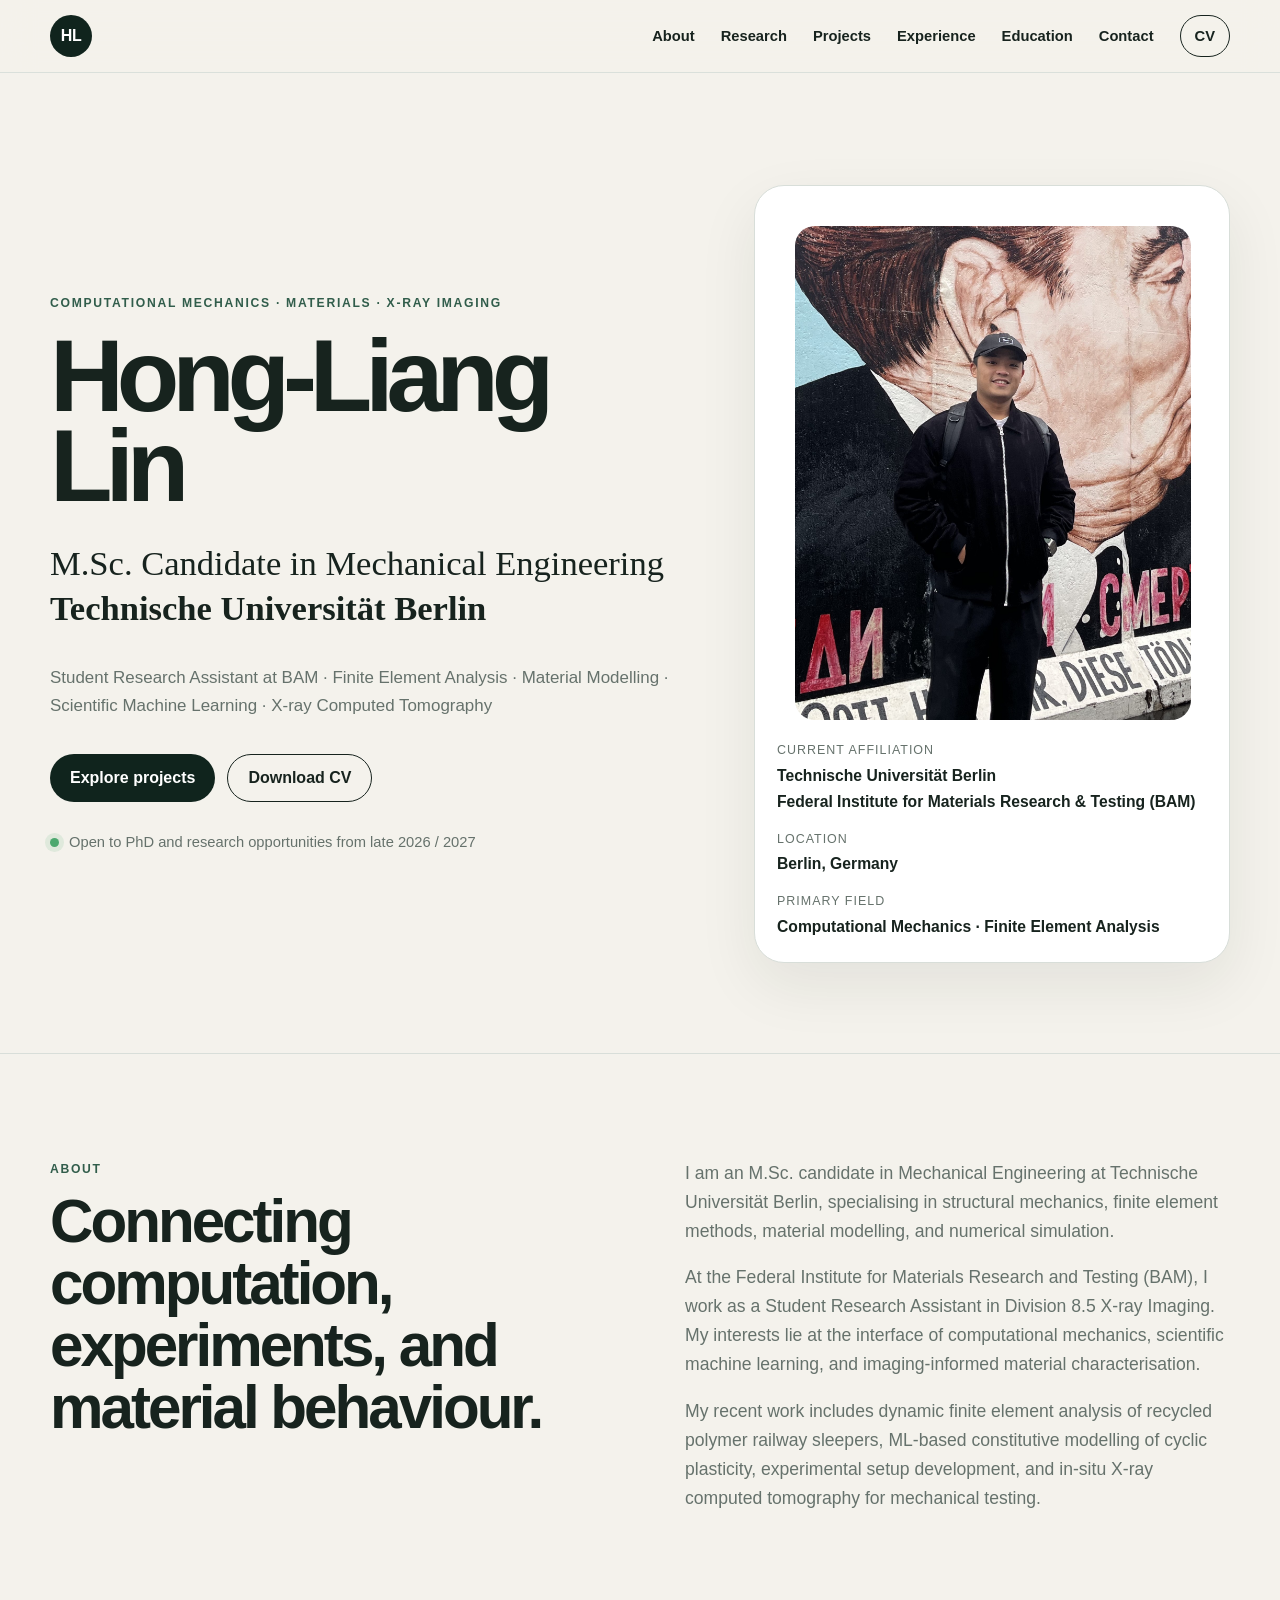
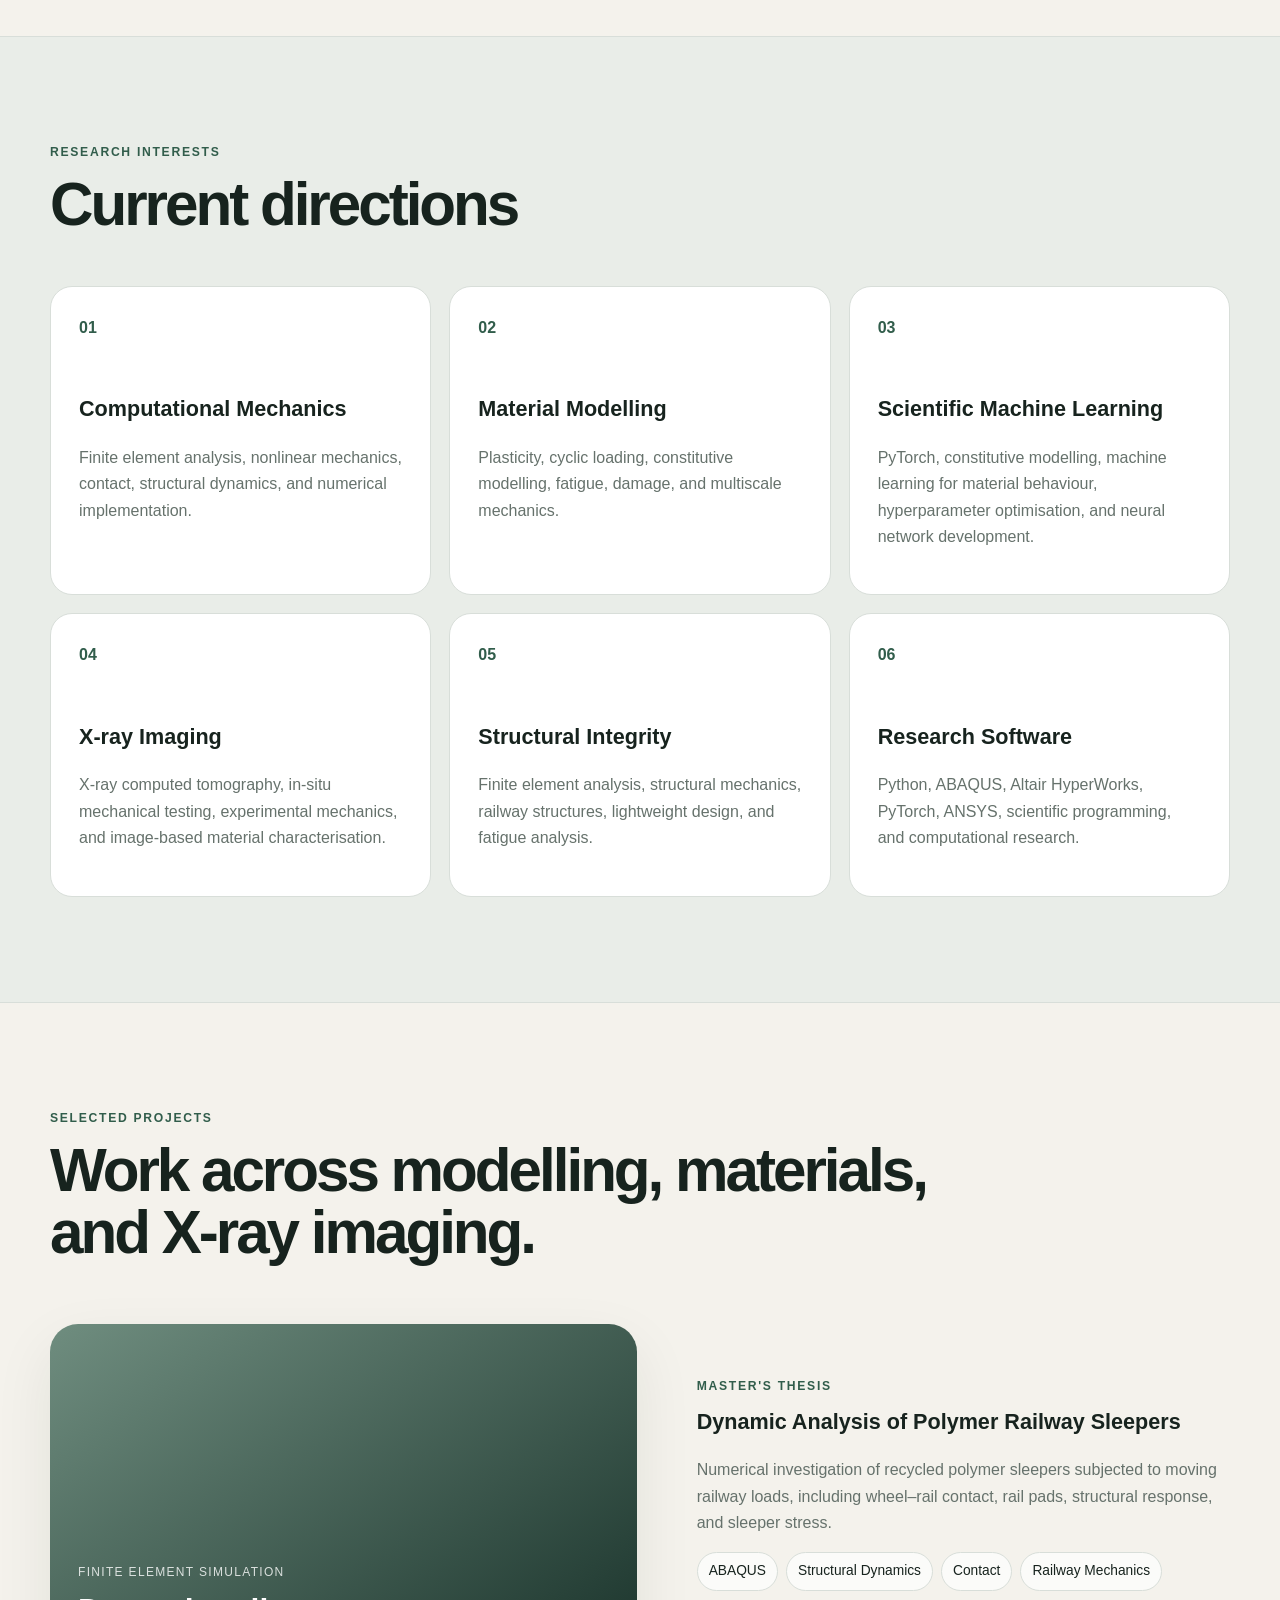
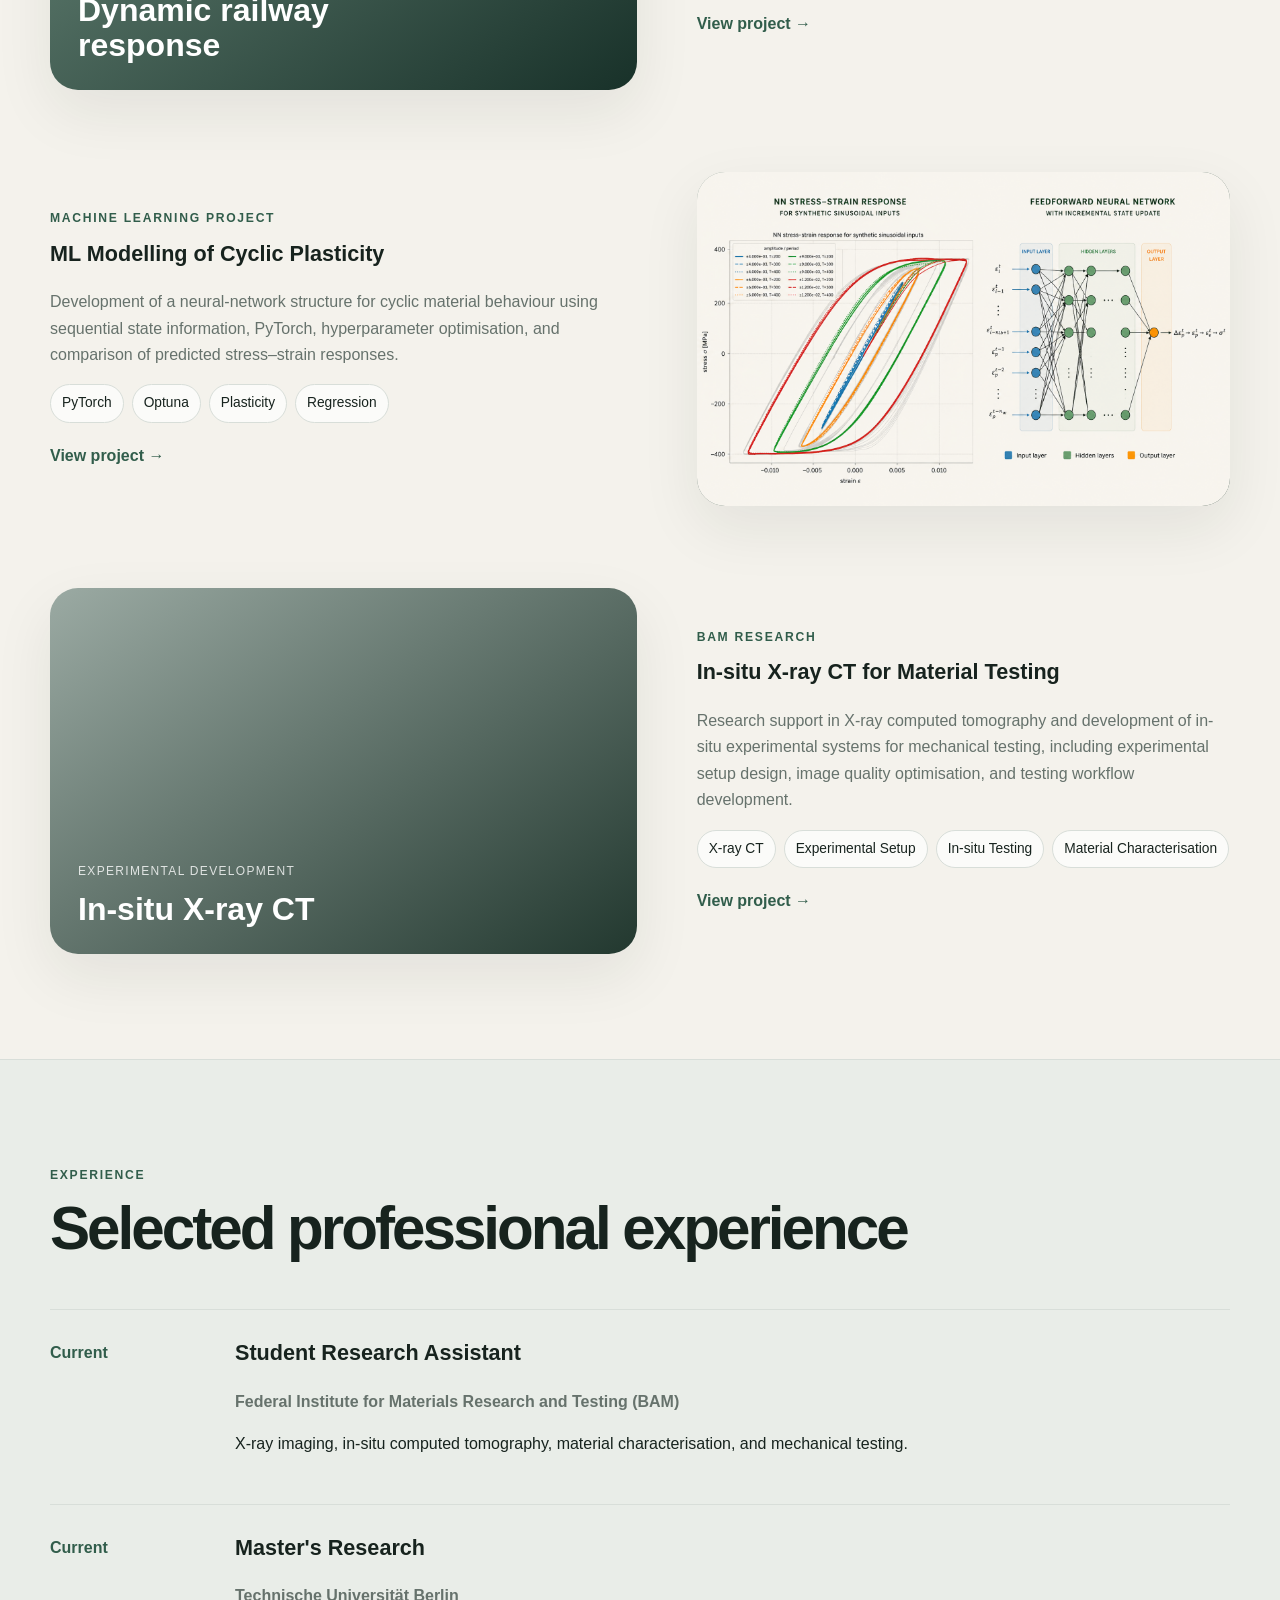
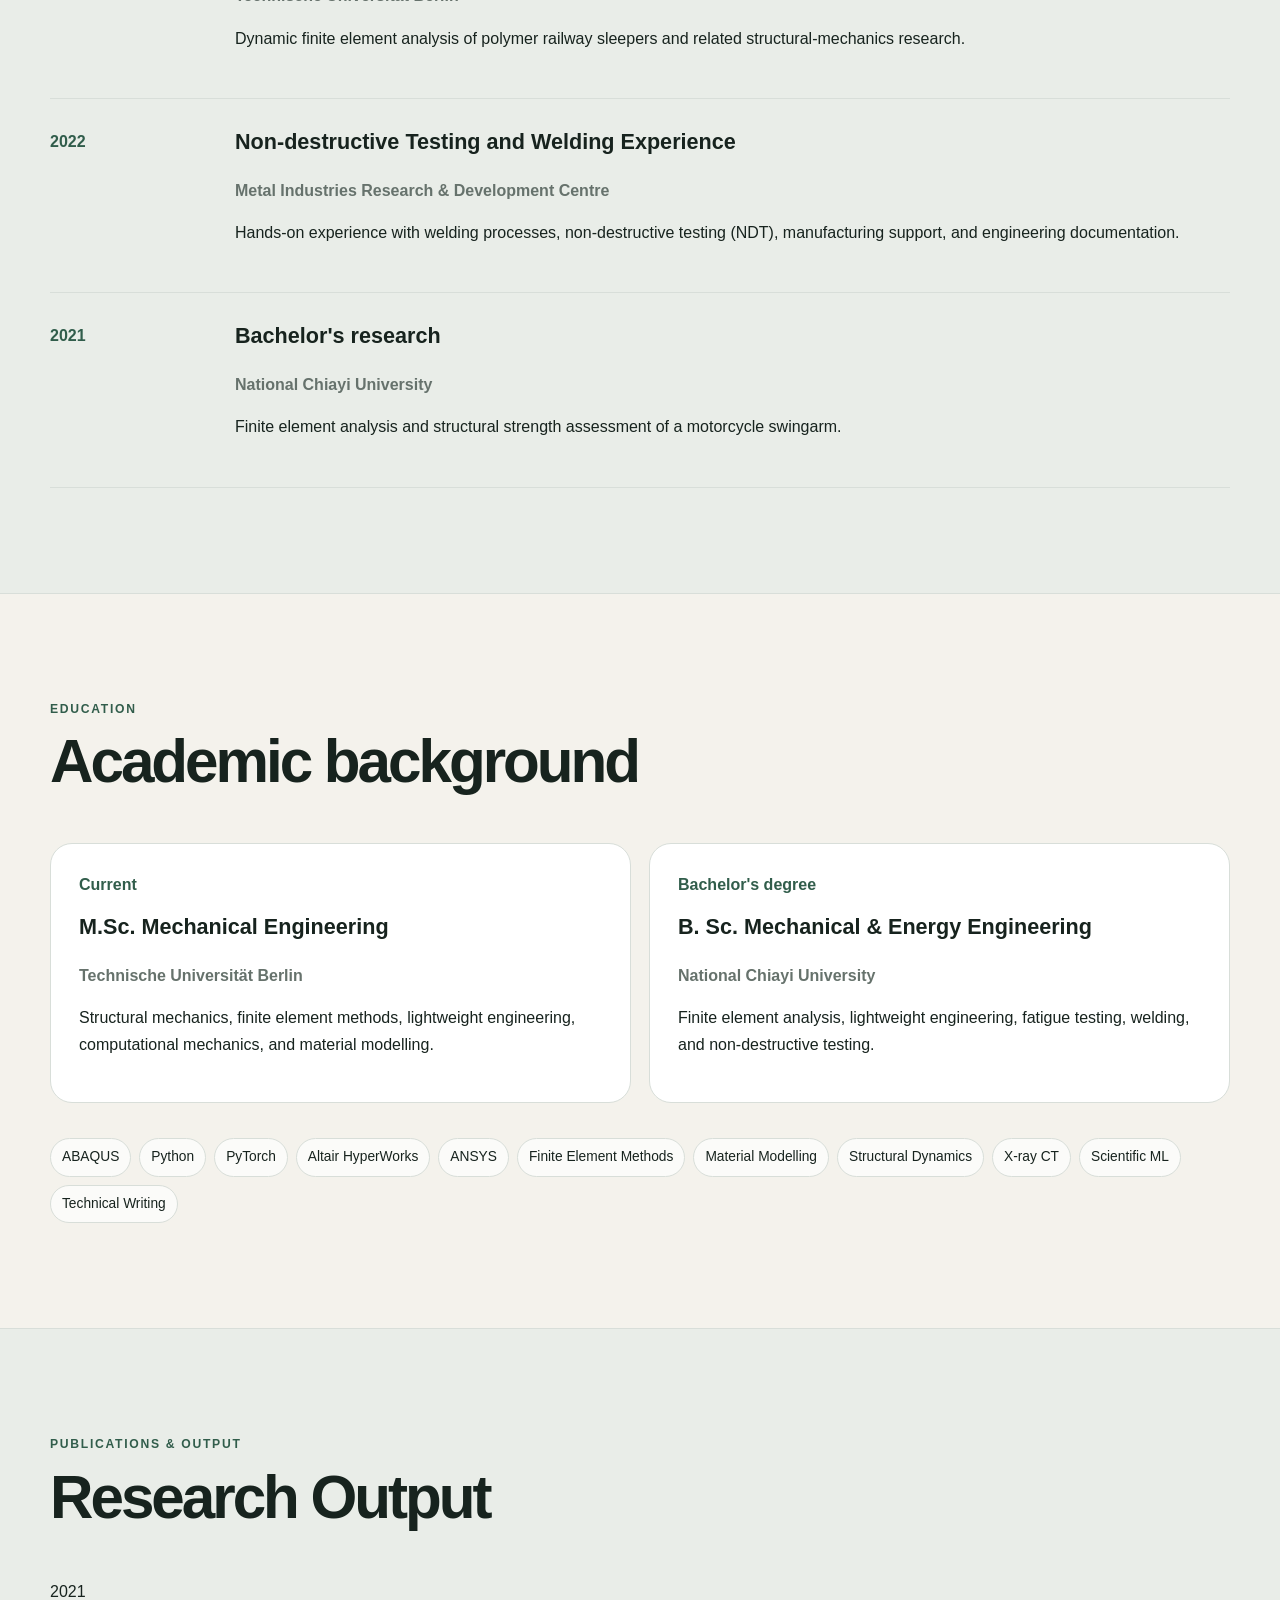
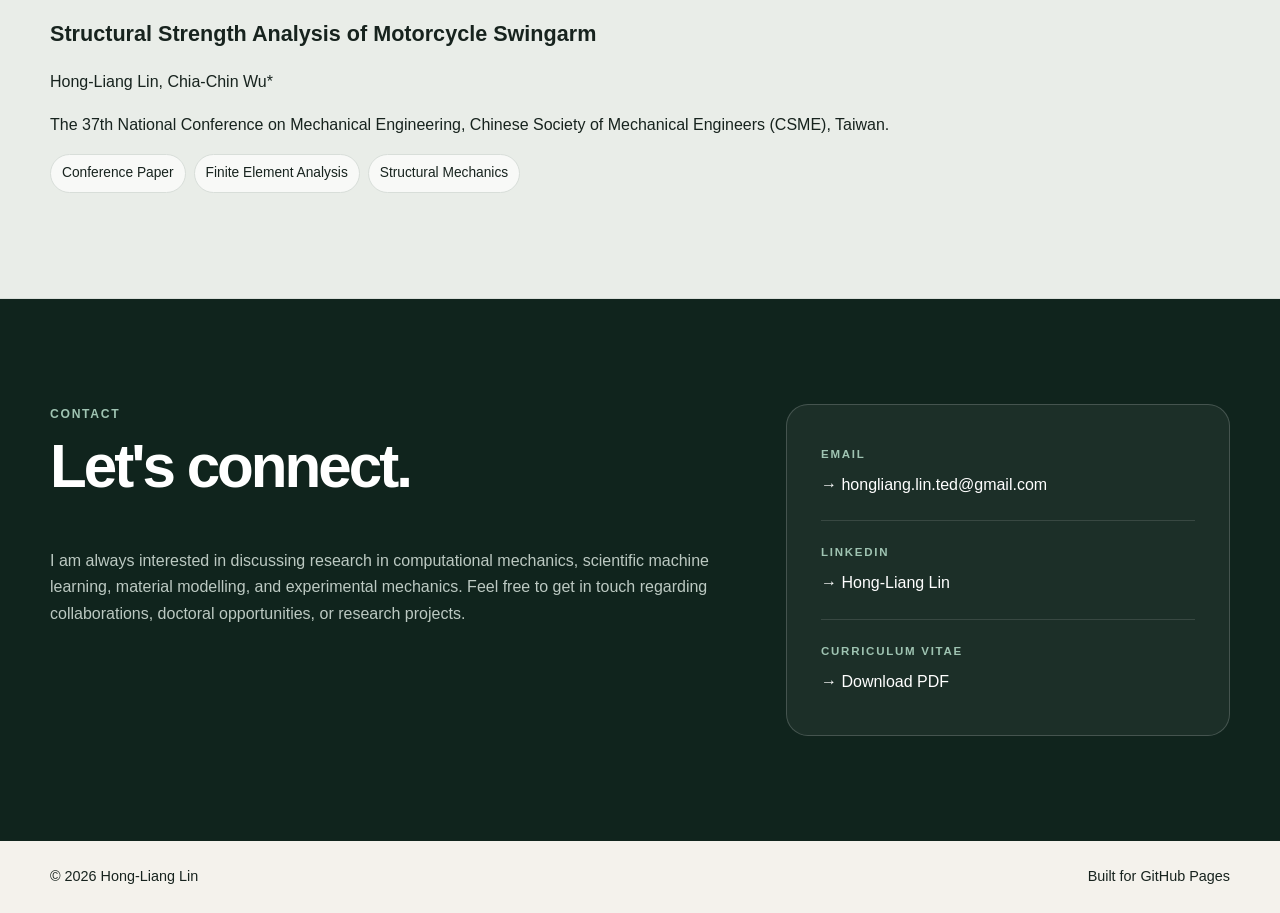
==== index.html @ cdc79219 "Update index.html" ====
<!doctype html>
<html lang="en">
<head>
  <meta charset="utf-8">
  <meta name="viewport" content="width=device-width,initial-scale=1">
  <meta name="description" content="Hong-Liang Lin — M.Sc. candidate in Mechanical Engineering at TU Berlin and Student Research Assistant at BAM.">
  <meta name="theme-color" content="#10241d">
  <title>Hong-Liang Lin | Mechanical Engineering</title>
  <link rel="icon" type="image/png" href="favicon.png">
  <link rel="apple-touch-icon" href="favicon.png">
  <link rel="stylesheet" href="assets/style.css">
  <script defer src="assets/script.js"></script>
</head>
<body>
<header class="site-header">
  <div class="container nav-wrap">
    <a class="brand" href="#home" aria-label="Hong-Liang Lin home">HL</a>
    <button class="menu-button" aria-label="Open menu" aria-expanded="false">Menu</button>
    <nav class="site-nav" aria-label="Primary navigation">
      <a href="#about">About</a>
      <a href="#research">Research</a>
      <a href="#projects">Projects</a>
      <a href="#experience">Experience</a>
      <a href="#education">Education</a>
      <a href="#contact">Contact</a>
      <a class="nav-cta" href="assets/CV_LIN.pdf">CV</a>
    </nav>
  </div>
</header>

<main>
<section class="hero" id="home">
  <div class="container hero-grid">
    <div class="hero-copy-wrap reveal">
      <p class="eyebrow">Computational mechanics · materials · X-ray imaging</p>
      <h1>Hong-Liang Lin</h1>
      <p class="hero-lead">
        M.Sc. Candidate in Mechanical Engineering<br>
        <strong>Technische Universität Berlin</strong>
      </p>
      <p class="hero-sub">
        Student Research Assistant at BAM · Finite Element Analysis · Material Modelling ·
        Scientific Machine Learning · X-ray Computed Tomography
      </p>
      <div class="hero-actions">
        <a class="button primary" href="#projects">Explore projects</a>
        <a class="button secondary" href="assets/CV_LIN.pdf">Download CV</a>
      </div>
      <div class="status">
        <span class="status-dot"></span>
        Open to PhD and research opportunities from late 2026 / 2027
      </div>
    </div>

    <aside class="profile-card reveal">
      <div class="portrait">
      <img src="assets/Hong-liang-Foto.jpg"
         alt="Hong-Liang Lin">
      </div>
      <div class="profile-meta">
        <div><span>Current affiliation</span><strong>Technische Universität Berlin<br>
          Federal Institute for Materials Research & Testing (BAM)</strong></div>
        <div><span>Location</span><strong>Berlin, Germany</strong></div>
        <div><span>Primary field</span><strong>Computational Mechanics · Finite Element Analysis </strong></div>
      </div>
    </aside>
  </div>
</section>

<section class="section" id="about">
  <div class="container split">
    <div class="reveal">
      <p class="section-label">About</p>
      <h2>Connecting computation, experiments, and material behaviour.</h2>
    </div>
    <div class="prose reveal">
      <p>
        I am an M.Sc. candidate in Mechanical Engineering at Technische Universität Berlin,
        specialising in structural mechanics, finite element methods, material modelling,
        and numerical simulation.
      </p>
      <p>
        At the Federal Institute for Materials Research and Testing (BAM), I work as a
        Student Research Assistant in Division 8.5 X-ray Imaging. My interests lie at the interface of
        computational mechanics, scientific machine learning, and imaging-informed
        material characterisation.
      </p>
      <p>
        My recent work includes dynamic finite element analysis of recycled polymer
        railway sleepers, ML-based constitutive modelling of cyclic
        plasticity, experimental setup development, and in-situ X-ray computed tomography for mechanical testing.
      </p>
    </div>
  </div>
</section>

<section class="section alt" id="research">
  <div class="container">
    <p class="section-label reveal">Research interests</p>
    <h2 class="reveal">Current directions</h2>
    <div class="card-grid">
      <article class="card reveal">
        <span class="card-number">01</span>
        <h3>Computational Mechanics</h3>
        <p>Finite element analysis, nonlinear mechanics, contact, structural dynamics, and numerical implementation.</p>
      </article>
      <article class="card reveal">
        <span class="card-number">02</span>
        <h3>Material Modelling</h3>
        <p>Plasticity, cyclic loading, constitutive modelling, fatigue, damage, and multiscale mechanics.</p>
      </article>
      <article class="card reveal">
        <span class="card-number">03</span>
        <h3>Scientific Machine Learning</h3>
        <p>PyTorch, constitutive modelling, machine learning for material behaviour, hyperparameter optimisation, and neural network development.</p>
      </article>
      <article class="card reveal">
        <span class="card-number">04</span>
        <h3>X-ray Imaging</h3>
        <p>X-ray computed tomography, in-situ mechanical testing, experimental mechanics, and image-based material characterisation.</p>
      </article>
      <article class="card reveal">
        <span class="card-number">05</span>
        <h3>Structural Integrity</h3>
        <p>Finite element analysis, structural mechanics, railway structures, lightweight design, and fatigue analysis.</p>
      </article>
      <article class="card reveal">
        <span class="card-number">06</span>
        <h3>Research Software</h3>
        <p>Python, ABAQUS, Altair HyperWorks, PyTorch, ANSYS, scientific programming, and computational research.</p>
      </article>
    </div>
  </div>
</section>

<section class="section" id="projects">
  <div class="container">
    <p class="section-label reveal">Selected projects</p>
    <h2 class="reveal">Work across modelling, materials, and X-ray imaging.</h2>

    <div class="project-list">
      <article class="project reveal">
        <a class="project-visual visual-one" href="projects/polymer-sleepers.html">
          <div class="visual-label">Finite element simulation</div>
          <div class="visual-title">Dynamic railway response</div>
        </a>
        <div class="project-copy">
          <p class="project-tag">Master's thesis</p>
          <h3>Dynamic Analysis of Polymer Railway Sleepers</h3>
          <p>
            Numerical investigation of recycled polymer sleepers subjected to moving railway loads,
            including wheel–rail contact, rail pads, structural response,
            and sleeper stress.
          </p>
          <div class="tags">
            <span>ABAQUS</span><span>Structural Dynamics</span><span>Contact</span><span>Railway Mechanics</span>
          </div>
          <a class="text-link" href="projects/polymer-sleepers.html">View project →</a>
        </div>
      </article>

      <article class="project reverse reveal">
        <a class="project-visual visual-two" href="projects/cyclic-plasticity.html">
          <img src="assets/ML_Foto.png" alt="ML Modelling of Cyclic Plasticity">
        </a>
        <div class="project-copy">
          <p class="project-tag">Machine learning project</p>
          <h3>ML Modelling of Cyclic Plasticity</h3>
          <p>
            Development of a neural-network structure for cyclic material behaviour using
            sequential state information, PyTorch, hyperparameter optimisation, and comparison
            of predicted stress–strain responses.
          </p>
          <div class="tags">
            <span>PyTorch</span><span>Optuna</span><span>Plasticity</span><span>Regression</span>
          </div>
          <a class="text-link" href="projects/cyclic-plasticity.html">View project →</a>
        </div>
      </article>

      <article class="project reveal">
        <a class="project-visual visual-three" href="projects/xray-ct.html">
          <div class="visual-label">Experimental Development</div>
          <div class="visual-title">In-situ X-ray CT</div>
        </a>
        <div class="project-copy">
          <p class="project-tag">BAM research</p>
          <h3>In-situ X-ray CT for Material Testing</h3>
          <p>
            Research support in X-ray computed tomography and development of in-situ experimental systems for mechanical testing, 
            including experimental setup design, image quality optimisation, and testing workflow development.
          </p>
          <div class="tags">
            <span>X-ray CT</span><span>Experimental Setup</span><span>In-situ Testing</span><span>Material Characterisation</span>
          </div>
          <a class="text-link" href="projects/xray-ct.html">View project →</a>
        </div>
      </article>
    </div>
  </div>
</section>

<section class="section alt" id="experience">
  <div class="container">
    <p class="section-label reveal">Experience</p>
    <h2 class="reveal">Selected professional experience</h2>
    <div class="timeline">
      <article class="timeline-item reveal">
        <div class="timeline-date">Current</div>
        <div>
          <h3>Student Research Assistant</h3>
          <p class="timeline-org">Federal Institute for Materials Research and Testing (BAM)</p>
          <p>X-ray imaging, in-situ computed tomography, material characterisation, and mechanical testing.</p>
        </div>
      </article>
      <article class="timeline-item reveal">
        <div class="timeline-date">Current</div>
        <div>
          <h3>Master's Research</h3>
          <p class="timeline-org">Technische Universität Berlin</p>
          <p>Dynamic finite element analysis of polymer railway sleepers and related structural-mechanics research.</p>
        </div>
      </article>
      <article class="timeline-item reveal">
        <div class="timeline-date">2022</div>
        <div>
          <h3>Non-destructive Testing and Welding Experience</h3>
          <p class="timeline-org">Metal Industries Research & Development Centre</p>
          <p>Hands-on experience with welding processes, non-destructive testing (NDT), manufacturing support, and engineering documentation.</p>
        </div>
      </article>
      <article class="timeline-item reveal">
        <div class="timeline-date">2021</div>
        <div>
          <h3>Bachelor's research</h3>
          <p class="timeline-org">National Chiayi University</p>
          <p>Finite element analysis and structural strength assessment of a motorcycle swingarm.</p>
        </div>
      </article>
    </div>
  </div>
</section>

<section class="section" id="education">
  <div class="container">
    <p class="section-label reveal">Education</p>
    <h2 class="reveal">Academic background</h2>
    <div class="education-grid">
      <article class="education-card reveal">
        <p class="education-year">Current</p>
        <h3>M.Sc. Mechanical Engineering</h3>
        <p class="timeline-org">Technische Universität Berlin</p>
        <p>Structural mechanics, finite element methods, lightweight engineering, computational mechanics, and material modelling.</p>
      </article>
      <article class="education-card reveal">
        <p class="education-year">Bachelor's degree</p>
        <h3>B. Sc. Mechanical & Energy Engineering</h3>
        <p class="timeline-org">National Chiayi University</p>
        <p>Finite element analysis, lightweight engineering, fatigue testing, welding, and non-destructive testing.</p>
      </article>
    </div>

    <div class="skills reveal">
      <span>ABAQUS</span><span>Python</span><span>PyTorch</span><span>Altair HyperWorks</span>
      <span>ANSYS</span><span>Finite Element Methods</span><span>Material Modelling</span><span>Structural Dynamics</span>
      <span>X-ray CT</span><span>Scientific ML</span><span>Technical Writing</span>
    </div>
  </div>
</section>

<section class="section alt" id="publications">
  <div class="container">
    <p class="section-label reveal">Publications & Output</p>
    <h2 class="reveal">Research Output</h2>

    <div class="publication-card reveal">
      <p class="publication-year">2021</p>

      <h3>Structural Strength Analysis of Motorcycle Swingarm</h3>

      <p class="publication-authors">
        Hong-Liang Lin, Chia-Chin Wu*
      </p>

      <p class="publication-venue">
        The 37th National Conference on Mechanical Engineering,
        Chinese Society of Mechanical Engineers (CSME), Taiwan.
      </p>

      <div class="tags">
        <span>Conference Paper</span>
        <span>Finite Element Analysis</span>
        <span>Structural Mechanics</span>
      </div>
    </div>

  </div>
</section>

<section class="section contact-section" id="contact">
  <div class="container contact-grid">
    <div class="reveal">
      <p class="section-label">Contact</p>
      <h2>Let's connect.</h2>
      <p>
        I am always interested in discussing research in computational mechanics, scientific machine learning, material modelling, and 
        experimental mechanics. Feel free to get in touch regarding collaborations, doctoral opportunities, or research projects.
      </p>
    </div>
    <div class="contact-card reveal">
      <a href="mailto:hongliang.lin.ted@gmail.com">
      <span>Email</span>
      <strong>→ hongliang.lin.ted@gmail.com</strong>
    </a>
      <a href="https://www.linkedin.com/in/hong-liang-lin-b7311630a">
      <span>LinkedIn</span>
      <strong>→ Hong-Liang Lin</strong>
    </a>
      <a href="assets/CV_LIN.pdf">
      <span>Curriculum Vitae</span>
      <strong>→ Download PDF</strong>
    </a>
    </div>
  </div>
</section>
</main>

<footer>
  <div class="container footer-wrap">
    <span>© <span id="year"></span> Hong-Liang Lin</span>
    <span>Built for GitHub Pages</span>
  </div>
</footer>
</body>
</html>
---- assets/style.css ----
:root{
  --bg:#f4f2ec;--surface:#fff;--ink:#17231e;--muted:#66726c;--line:#d8ded9;
  --accent:#315d4b;--accent-soft:#dbe8e1;--dark:#10241d;--max:1180px;
  --shadow:0 22px 60px rgba(20,40,31,.08)
}
*{box-sizing:border-box}
html{scroll-behavior:smooth}
body{margin:0;background:var(--bg);color:var(--ink);font-family:Arial,Helvetica,sans-serif;line-height:1.65}
a{color:inherit}
.container{width:min(var(--max),calc(100% - 40px));margin:auto}
.site-header{position:sticky;top:0;z-index:50;background:rgba(244,242,236,.9);backdrop-filter:blur(16px);border-bottom:1px solid rgba(216,222,217,.9)}
.nav-wrap{height:72px;display:flex;align-items:center;justify-content:space-between}
.brand{width:42px;height:42px;display:grid;place-items:center;background:var(--dark);color:#fff;border-radius:50%;text-decoration:none;font-weight:700;letter-spacing:-.03em}
.site-nav{display:flex;gap:26px;align-items:center}
.site-nav a{text-decoration:none;font-size:.92rem;font-weight:600}
.nav-cta{border:1px solid var(--ink);padding:8px 14px;border-radius:999px}
.menu-button{display:none}
.hero{padding:112px 0 90px}
.hero-grid{display:grid;grid-template-columns:1.15fr .85fr;gap:60px;align-items:center}
.eyebrow,.section-label,.project-tag{color:var(--accent);text-transform:uppercase;letter-spacing:.14em;font-size:.76rem;font-weight:700}
h1,h2,h3,p{margin-top:0}
h1{font-size:clamp(3.8rem,8vw,6.8rem);line-height:.88;letter-spacing:-.07em;margin:18px 0 30px}
h2{font-size:clamp(2.3rem,4.7vw,4.2rem);line-height:1.03;letter-spacing:-.05em;max-width:900px}
h3{font-size:1.35rem;line-height:1.25}
.hero-lead{font-family:Georgia,serif;font-size:clamp(1.45rem,2.7vw,2.25rem);line-height:1.28;max-width:760px}
.hero-sub{max-width:760px;color:var(--muted);font-size:1.06rem}
.hero-actions{display:flex;gap:12px;flex-wrap:wrap;margin-top:34px}
.button{display:inline-flex;align-items:center;justify-content:center;min-height:48px;padding:0 20px;border-radius:999px;text-decoration:none;font-weight:700}
.button.primary{background:var(--dark);color:#fff}
.button.secondary{border:1px solid var(--ink)}
.status{display:flex;align-items:center;gap:10px;margin-top:28px;color:var(--muted);font-size:.92rem}
.status-dot{width:9px;height:9px;border-radius:50%;background:#4da86f;box-shadow:0 0 0 5px rgba(77,168,111,.13)}
.profile-card{background:var(--surface);border:1px solid var(--line);border-radius:30px;padding:22px;box-shadow:var(--shadow)}
.portrait{
    aspect-ratio:4/5;
    overflow:hidden;
    border-radius:20px;

    width:92%;
    margin:18px;
}

.portrait img{
    width:100%;
    height:100%;
    object-fit:cover;
    display:block;
}
.portrait-caption{font-size:.8rem;color:#617068;margin-top:8px}
.profile-meta{display:grid;gap:14px;margin-top:20px}
.profile-meta div{display:grid;gap:2px}
.profile-meta span{font-size:.78rem;text-transform:uppercase;letter-spacing:.08em;color:var(--muted)}
.profile-meta strong{font-size:.98rem}
.section{padding:105px 0;border-top:1px solid var(--line)}
.section.alt{background:#e9ede8}
.split{display:grid;grid-template-columns:1fr 1fr;gap:90px}
.prose{font-size:1.1rem;color:var(--muted)}
.card-grid{display:grid;grid-template-columns:repeat(3,1fr);gap:18px;margin-top:50px}
.card{background:var(--surface);border:1px solid var(--line);border-radius:22px;padding:28px;min-height:250px}
.card-number{display:block;color:var(--accent);font-weight:700;margin-bottom:55px}
.card p{color:var(--muted)}
.project-list{display:grid;gap:82px;margin-top:60px}
.project{display:grid;grid-template-columns:1.1fr 1fr;gap:60px;align-items:center}
.project.reverse .project-visual{order:2}
.project-visual{
    position:relative;
    overflow:hidden;
    width:100%;
    aspect-ratio:16 / 10;
    min-height:0;
    border-radius:28px;
    box-shadow:var(--shadow);
    display:flex;
    flex-direction:column;
    justify-content:flex-end;
    padding:28px;
    text-decoration:none;
    color:#fff;
    transition:transform .25s ease;
}
.project-visual:hover{
    transform:translateY(-4px);
}
.project-visual img{
    position:absolute;
    inset:0;
    width:100%;
    height:100%;
    object-fit:cover;
    display:block;
}
.visual-one{background:linear-gradient(145deg,#6f8d7f,#183129)}
.visual-two{background:linear-gradient(145deg,#899b92,#2c453a)}
.visual-three{background:linear-gradient(145deg,#9baaa3,#22382f)}
.visual-label{text-transform:uppercase;letter-spacing:.11em;font-size:.75rem;opacity:.8}
.visual-title{font-size:2rem;font-weight:700;max-width:360px;line-height:1.08;margin-top:10px}
.project-copy p:not(.project-tag){color:var(--muted)}
.tags,.skills{display:flex;flex-wrap:wrap;gap:8px}
.tags span,.skills span{border:1px solid var(--line);background:rgba(255,255,255,.68);padding:7px 11px;border-radius:999px;font-size:.86rem}
.text-link{display:inline-block;margin-top:20px;text-decoration:none;font-weight:700;color:var(--accent)}
.timeline{margin-top:48px;border-top:1px solid var(--line)}
.timeline-item{display:grid;grid-template-columns:150px 1fr;gap:35px;padding:30px 0;border-bottom:1px solid var(--line)}
.timeline-date,.education-year{color:var(--accent);font-weight:700}
.timeline-org{font-weight:700;color:var(--muted)}
.education-grid{display:grid;grid-template-columns:1fr 1fr;gap:18px;margin-top:45px}
.education-card{background:var(--surface);border:1px solid var(--line);border-radius:22px;padding:28px}
.skills{margin-top:35px}
.empty-state{margin-top:40px;padding:40px;border:1px dashed #9eaaa3;border-radius:24px;background:rgba(255,255,255,.4)}
.empty-state span{display:inline-block;margin-top:10px;color:var(--accent);font-weight:700}
.contact-section{background:var(--dark);color:#fff}
.contact-section .section-label{color:#9fc4b2}
.contact-grid{display:grid;grid-template-columns:1.2fr .8fr;gap:70px}
.contact-grid p{color:#bcc9c2}
.contact-card{
    display:flex;
    flex-direction:column;
    padding:18px 34px;
    border-radius:22px;
    border:1px solid rgba(255,255,255,.18);
    background:rgba(255,255,255,.05);
}

.contact-card a{
    display:flex;
    flex-direction:column;
    gap:8px;
    padding:22px 0;
    text-decoration:none;
    color:#fff;
    border-bottom:1px solid rgba(255,255,255,.12);
    transition:all .25s ease;
}

.contact-card a:last-child{
    border-bottom:none;
}

.contact-card a span{
    font-size:.72rem;
    text-transform:uppercase;
    letter-spacing:.15em;
    font-weight:700;
    color:#9fc4b2;
}

.contact-card a strong{
    font-size:1rem;
    font-weight:500;
    transition:transform .25s ease;
}

.contact-card a:hover{
    opacity:.85;
}

.contact-card a:hover strong{
    transform:translateX(8px);
}
.footer{background:#0c1712;color:#aab7b0}
.footer-wrap{display:flex;justify-content:space-between;padding:24px 0;font-size:.9rem}
.reveal{opacity:0;transform:translateY(18px);transition:opacity .7s ease,transform .7s ease}
.reveal.visible{opacity:1;transform:none}

.project-page .page-hero{padding:100px 0 70px}
.project-page .page-hero h1{font-size:clamp(3.5rem,7vw,6.4rem)}
.project-page .content-grid{display:grid;grid-template-columns:1fr 320px;gap:70px}
.project-page .content{font-size:1.05rem;color:var(--muted)}
.project-page .content h2,.project-page .content h3{color:var(--ink)}
.project-page .sidebar{border:1px solid var(--line);background:var(--surface);border-radius:22px;padding:24px;height:max-content;position:sticky;top:95px}
.project-page .sidebar dl{margin:0}
.project-page .sidebar dt{font-size:.75rem;text-transform:uppercase;letter-spacing:.1em;color:var(--muted);margin-top:14px}
.project-page .sidebar dd{margin:2px 0 0;font-weight:700}
.back-link{display:inline-block;margin-top:20px;text-decoration:none;color:var(--accent);font-weight:700}

@media(max-width:900px){
  .menu-button{display:block;background:none;border:1px solid var(--line);border-radius:999px;padding:8px 12px}
  .site-nav{display:none;position:absolute;left:20px;right:20px;top:64px;padding:18px;background:var(--surface);border:1px solid var(--line);border-radius:18px;flex-direction:column;align-items:stretch;box-shadow:var(--shadow)}
  .site-nav.open{display:flex}
  .hero-grid,.split,.project,.contact-grid,.project-page .content-grid{grid-template-columns:1fr}
  .profile-card{max-width:470px}
  .card-grid{grid-template-columns:1fr 1fr}
  .project.reverse .project-visual{order:initial}
  .project-page .sidebar{position:static}
}
@media(max-width:620px){
  .container{width:min(var(--max),calc(100% - 26px))}
  .hero{padding-top:78px}
  .section{padding:78px 0}
  .card-grid,.education-grid{grid-template-columns:1fr}
  .project-visual{min-height:290px}
  .timeline-item{grid-template-columns:1fr;gap:7px}
  .footer-wrap{flex-direction:column;gap:6px}
}
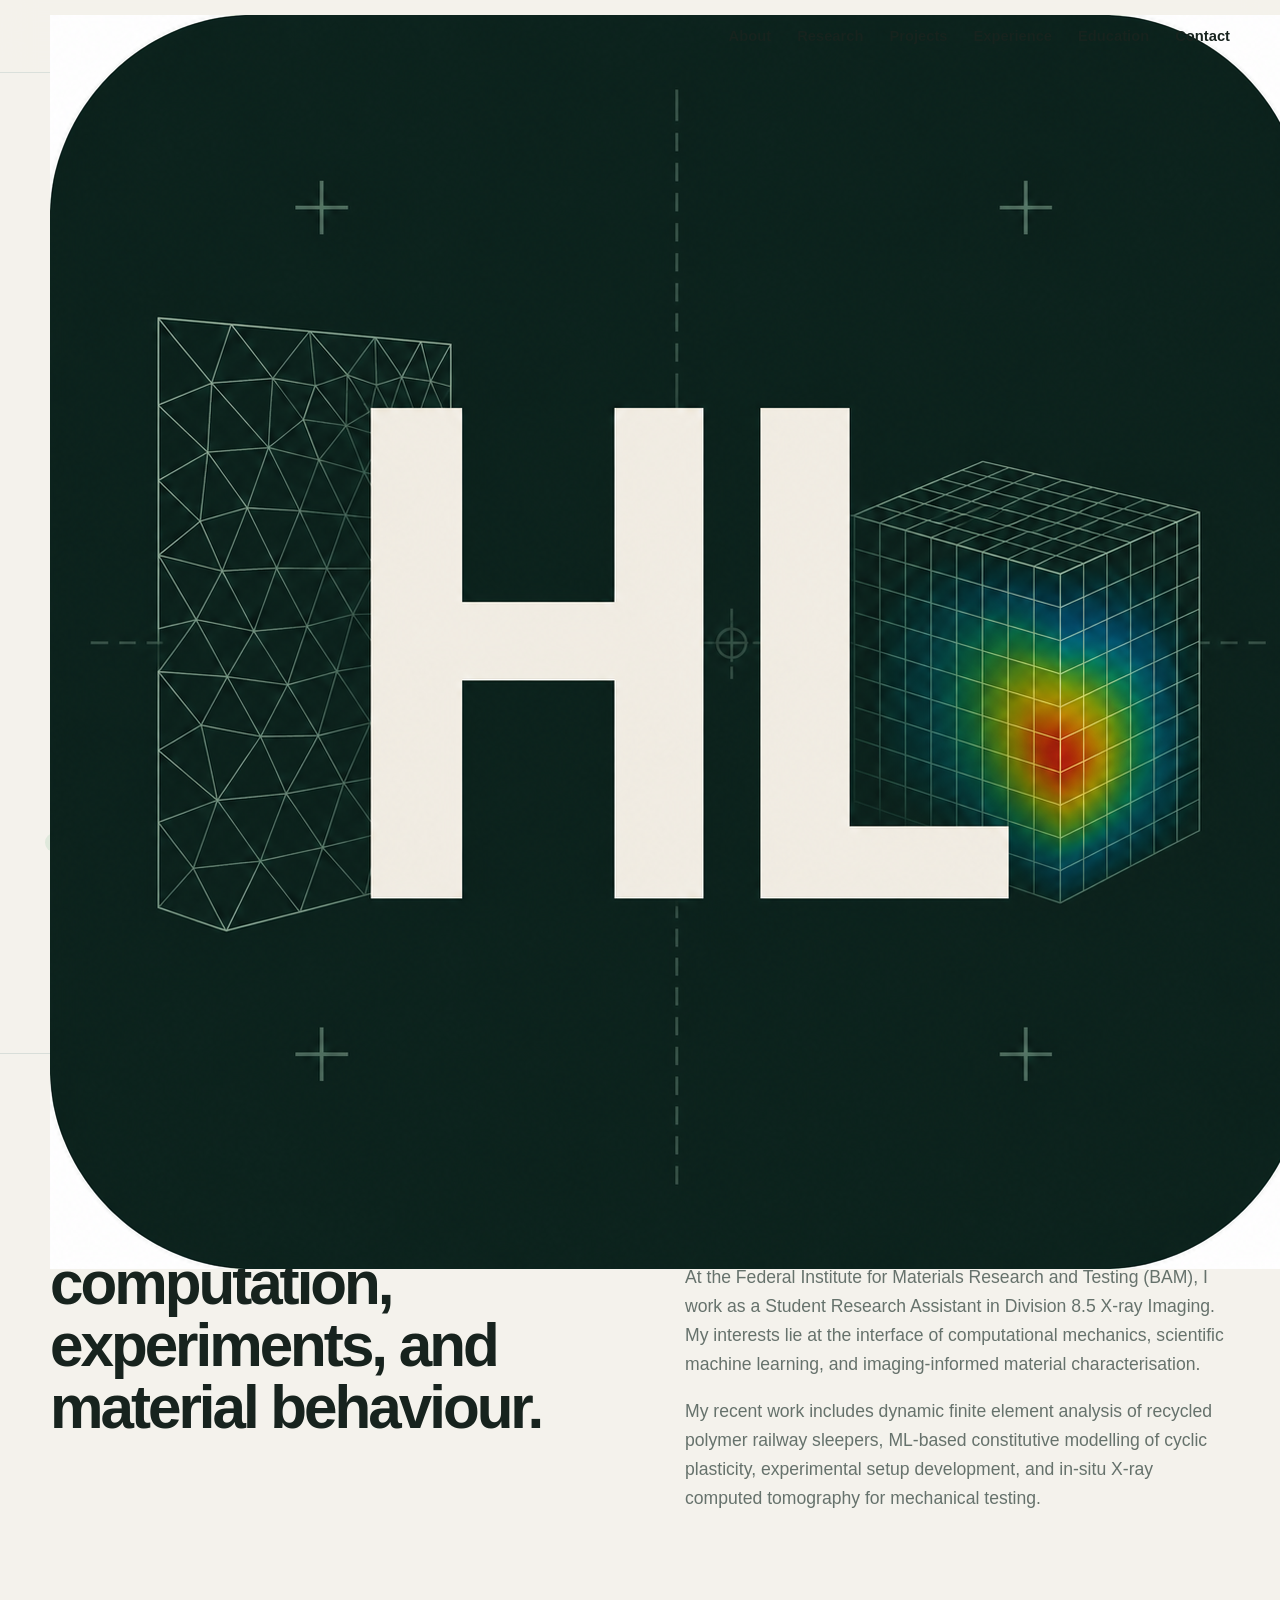
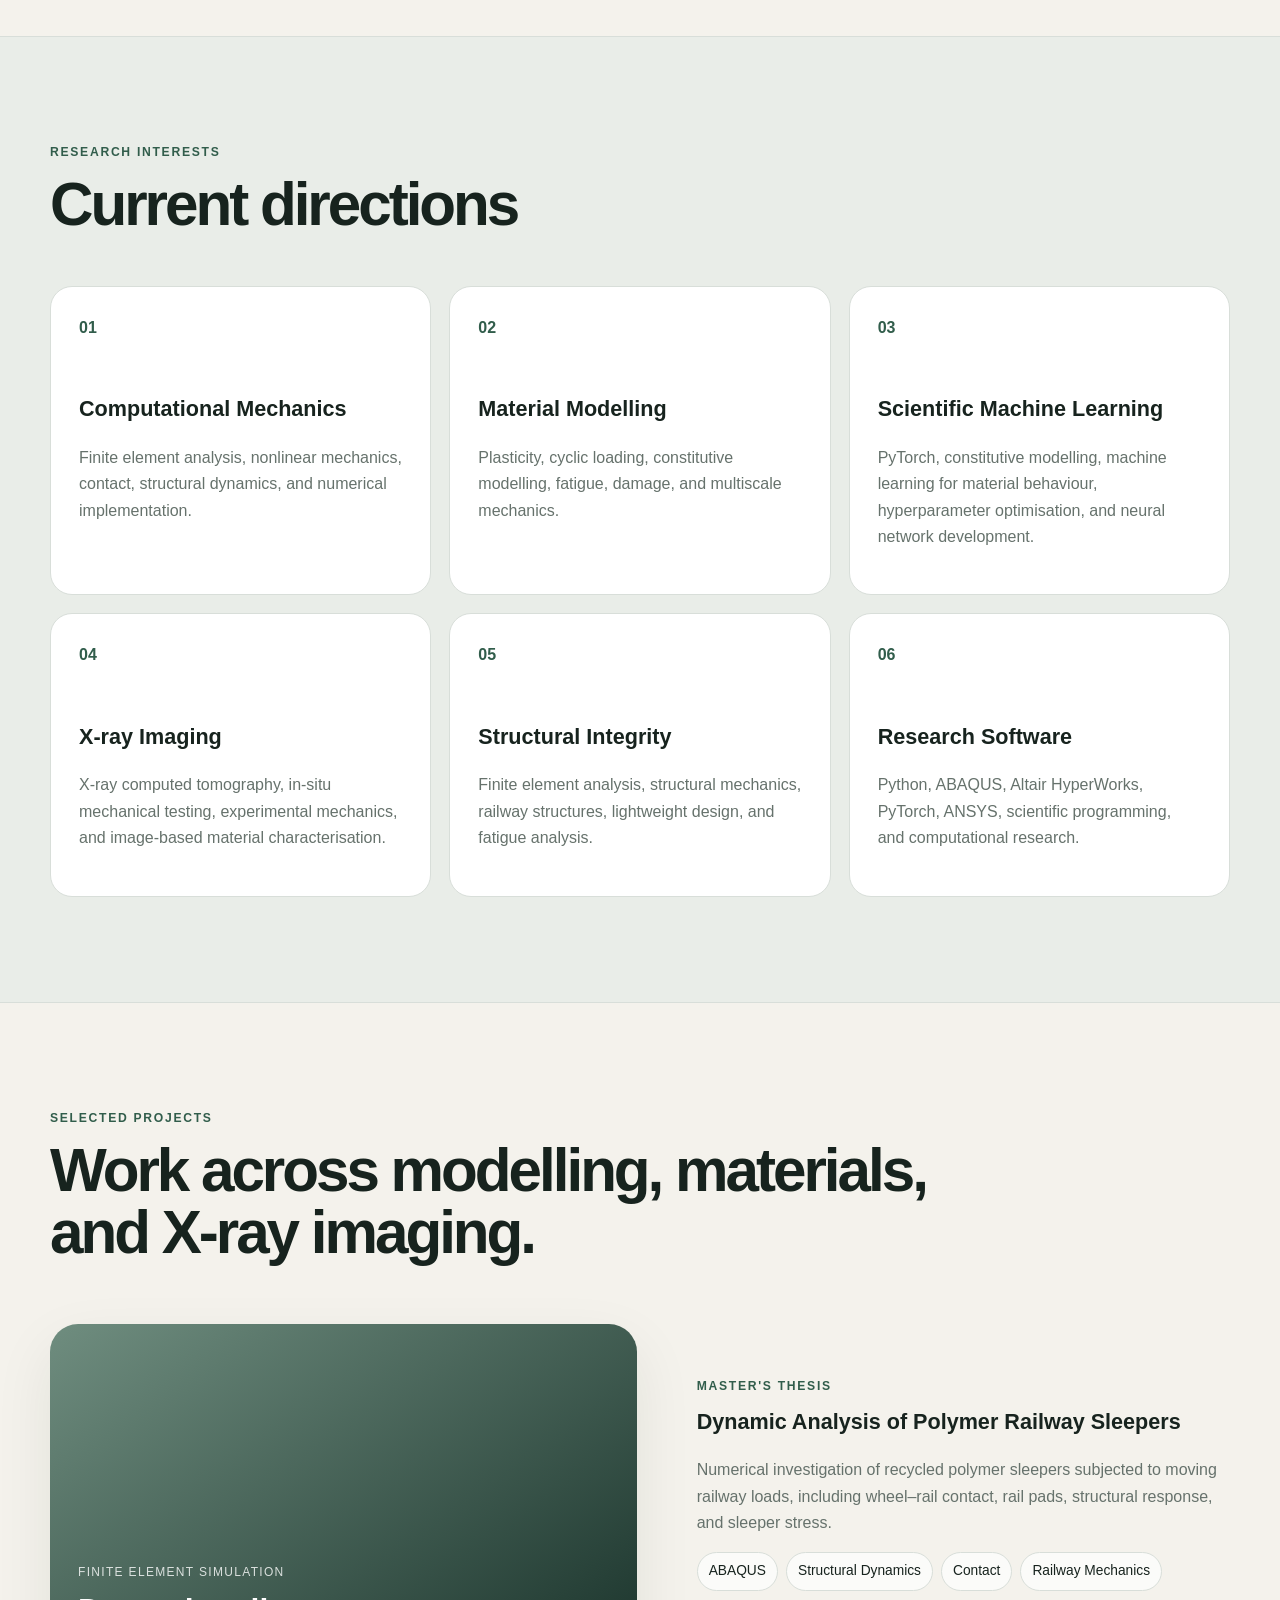
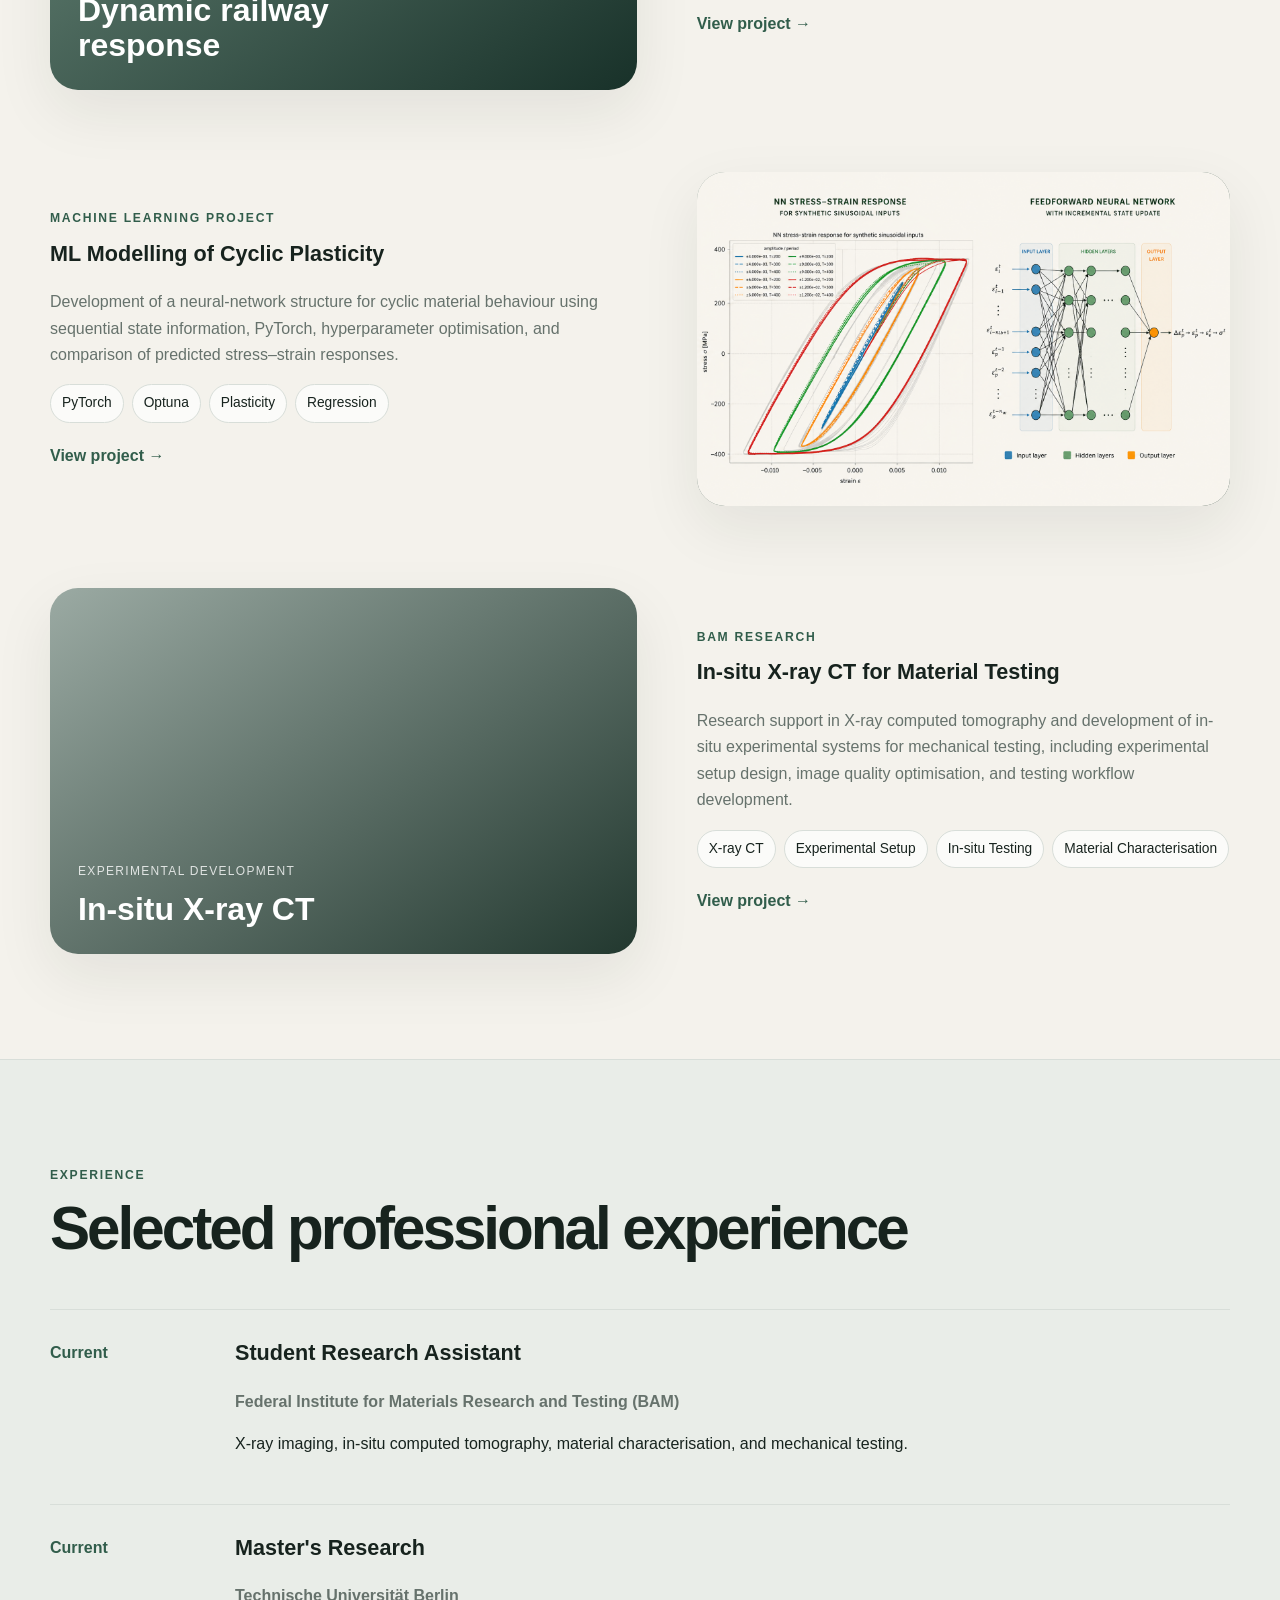
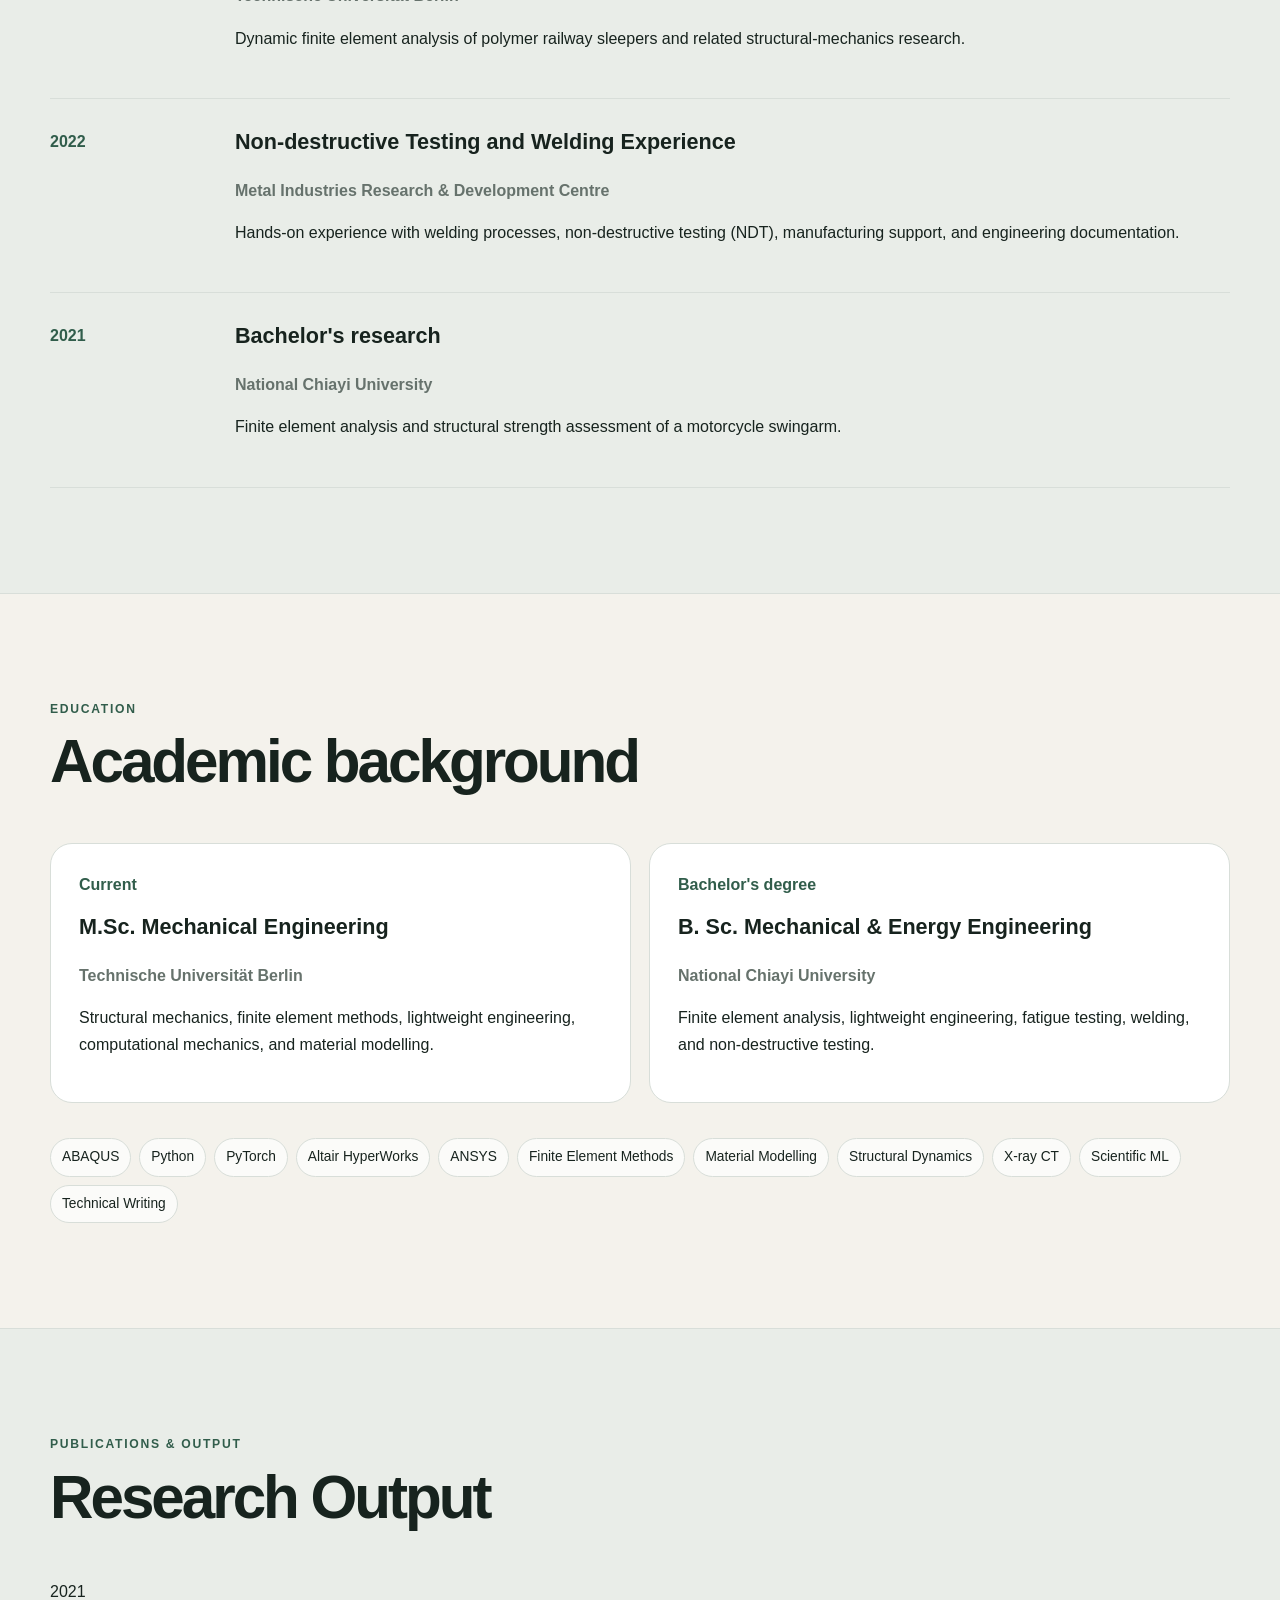
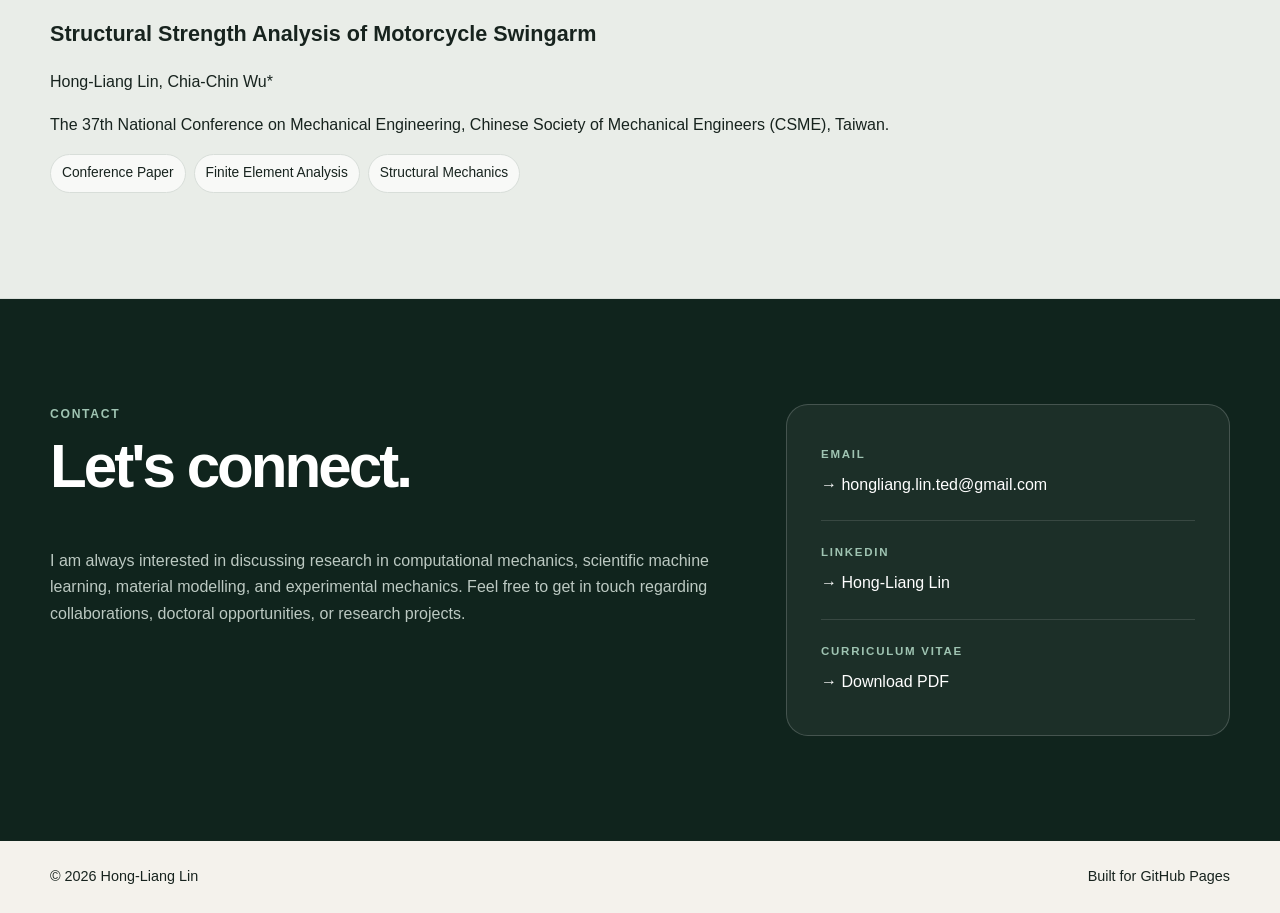
==== commit 873371d1: "Update index.html" ====
--- a/index.html
+++ b/index.html
@@ -14,7 +14,9 @@
 <body>
 <header class="site-header">
   <div class="container nav-wrap">
-    <a class="brand" href="#home" aria-label="Hong-Liang Lin home">HL</a>
+    <a class="brand" href="#home" aria-label="Hong-Liang Lin home">
+    <img src="favicon.png" alt="Hong-Liang Lin Logo">
+    </a>
     <button class="menu-button" aria-label="Open menu" aria-expanded="false">Menu</button>
     <nav class="site-nav" aria-label="Primary navigation">
       <a href="#about">About</a>
@@ -23,7 +25,6 @@
       <a href="#experience">Experience</a>
       <a href="#education">Education</a>
       <a href="#contact">Contact</a>
-      <a class="nav-cta" href="assets/CV_LIN.pdf">CV</a>
     </nav>
   </div>
 </header>
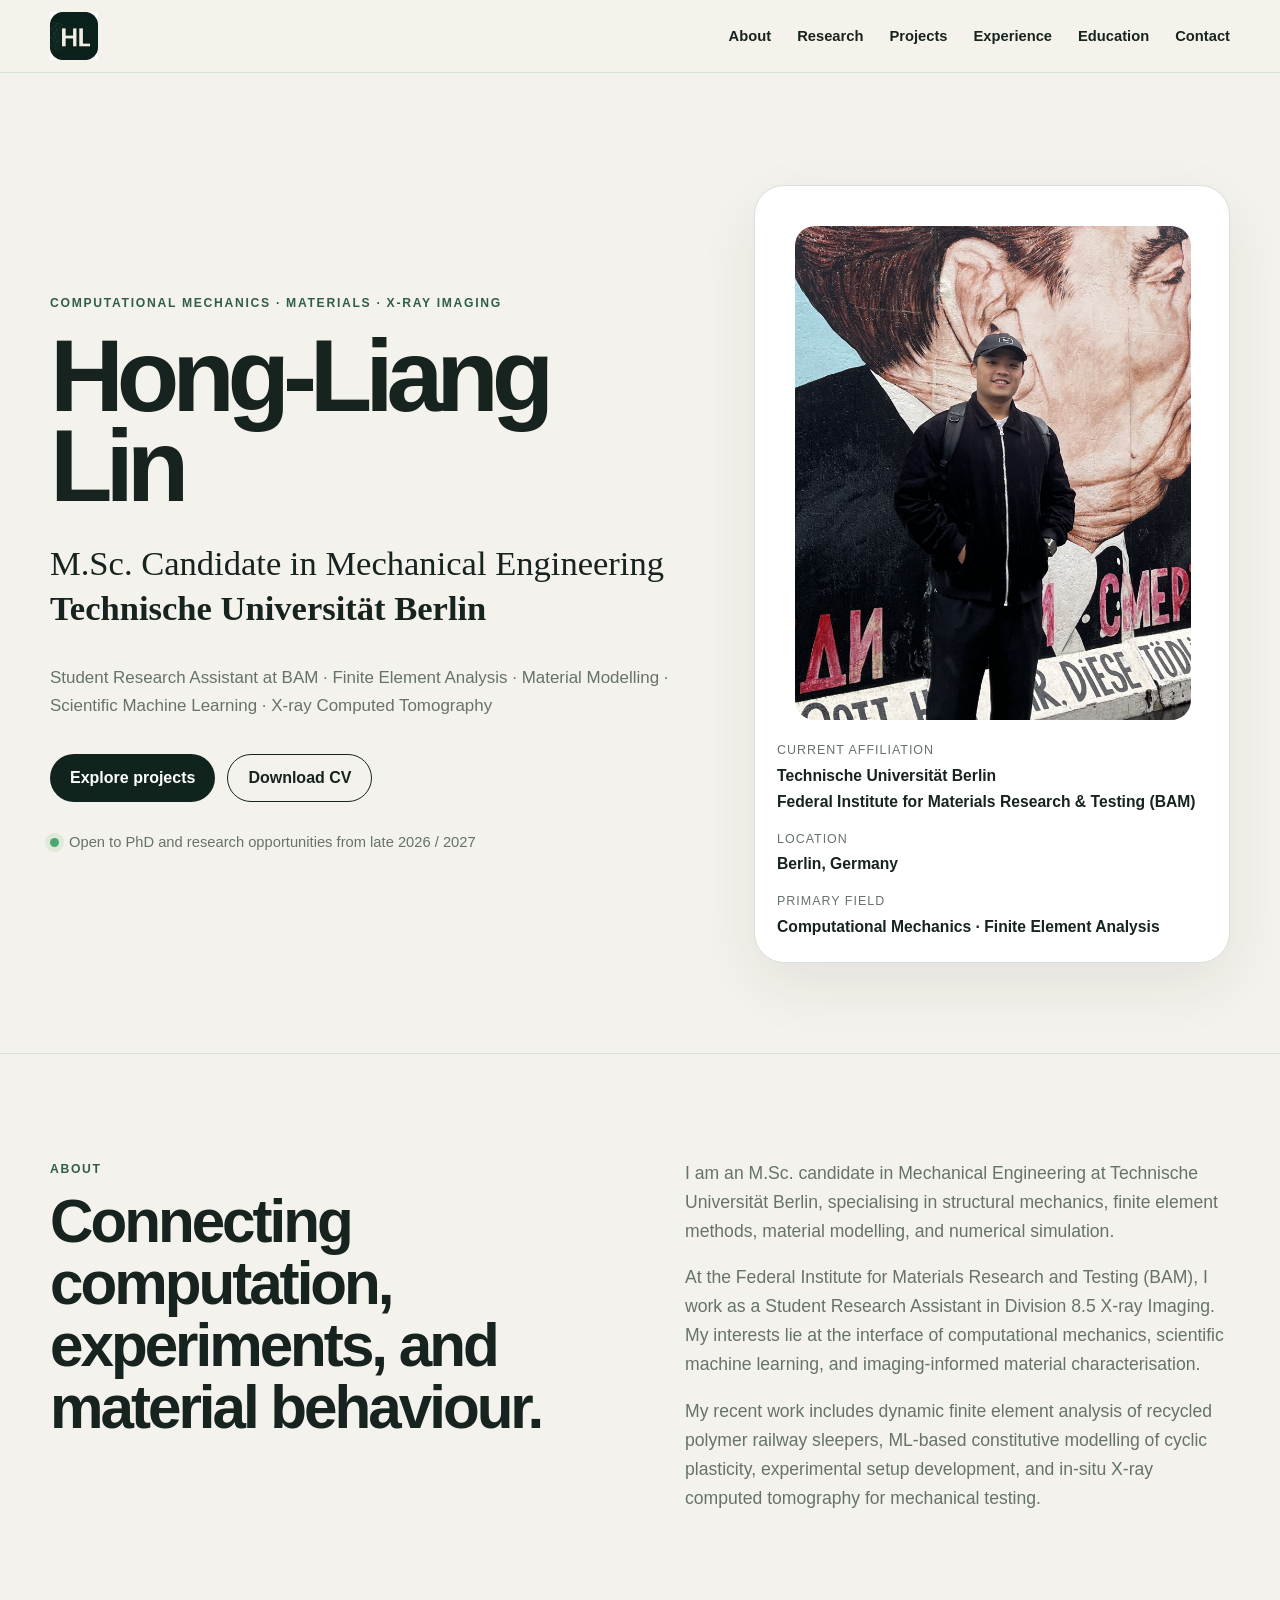
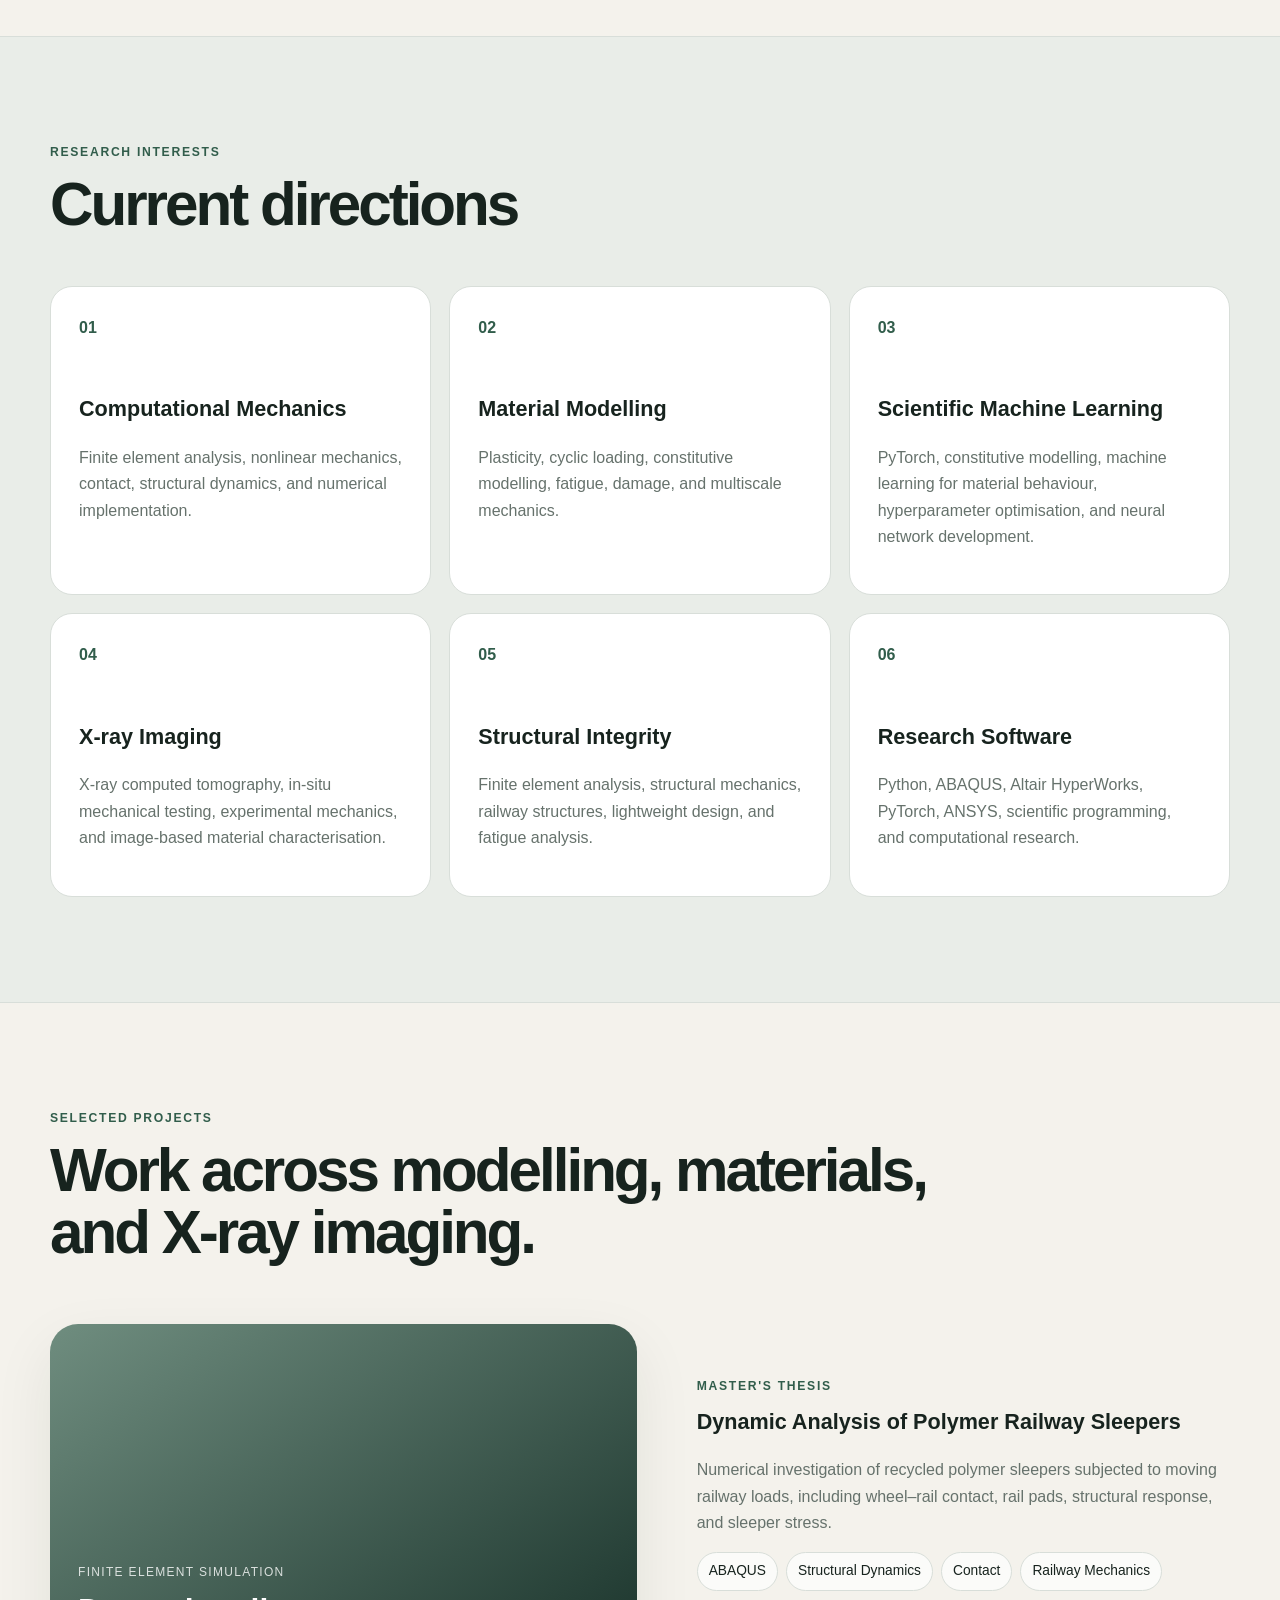
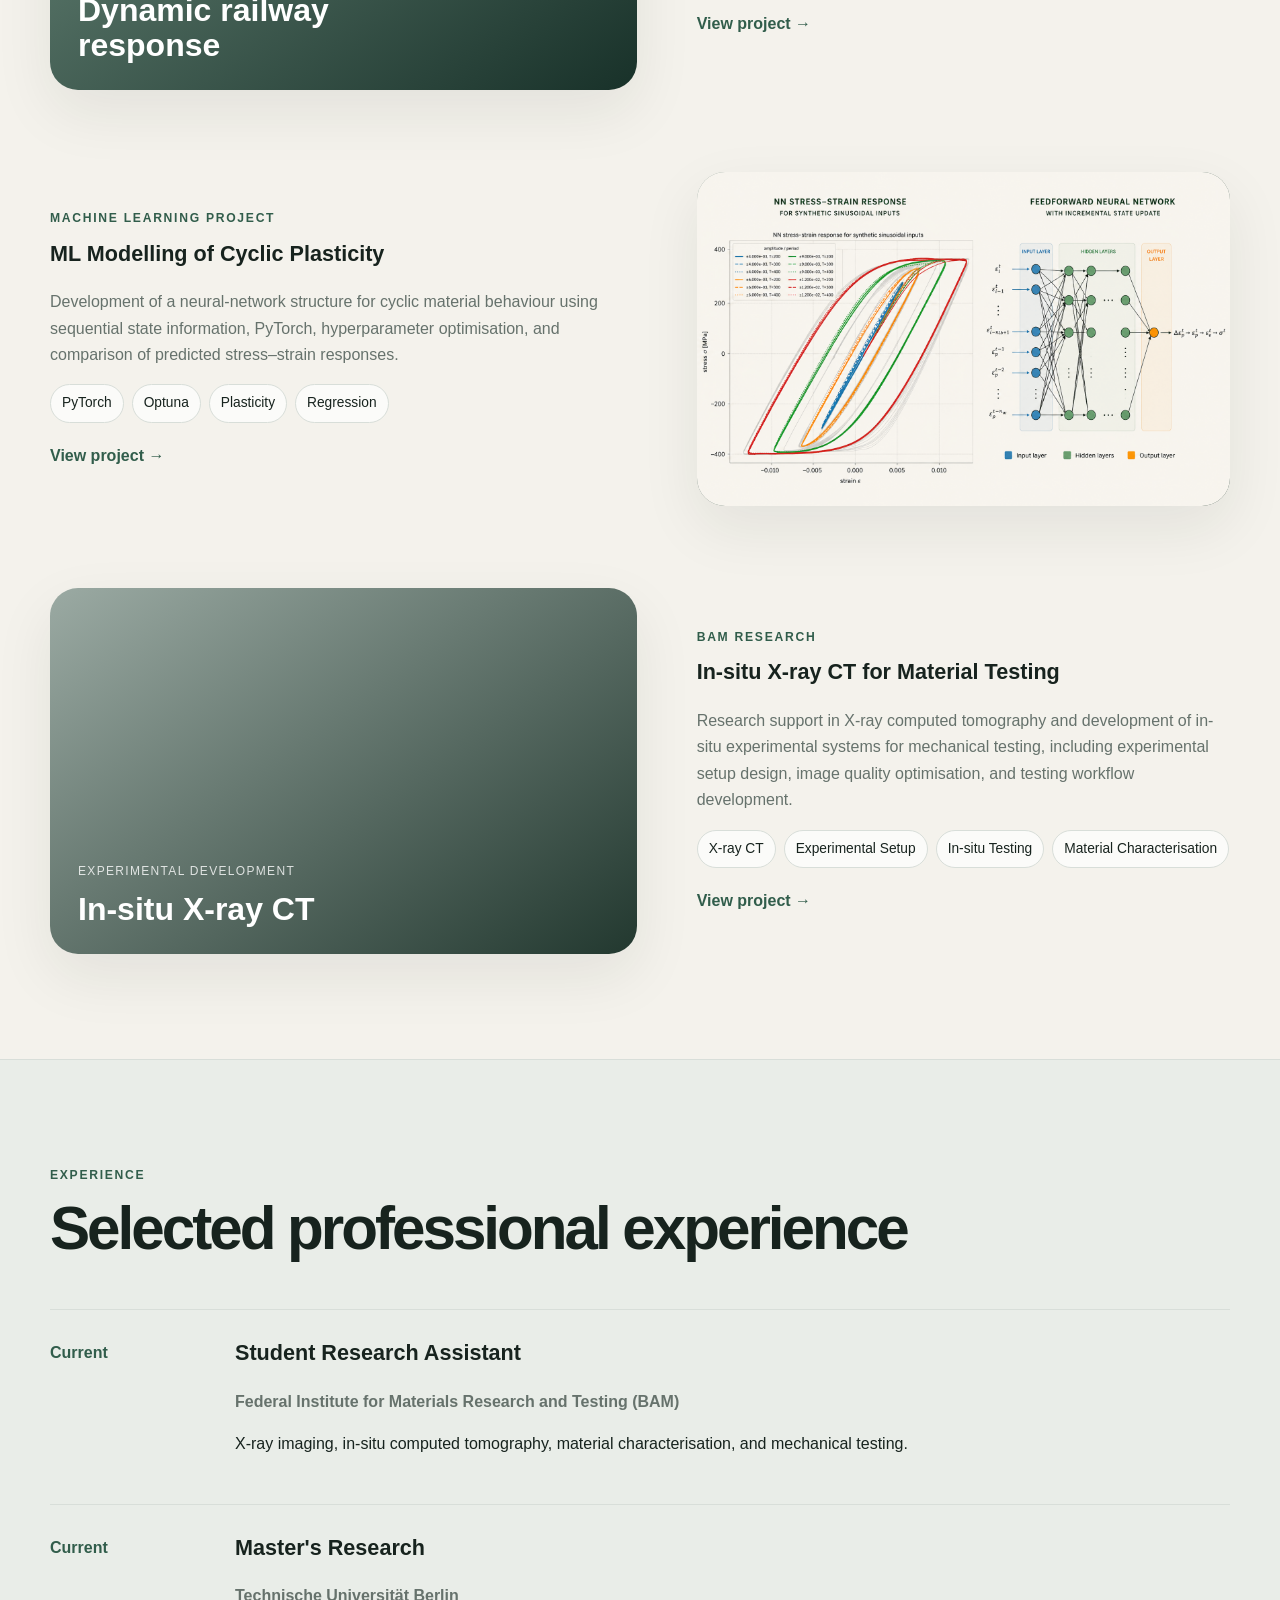
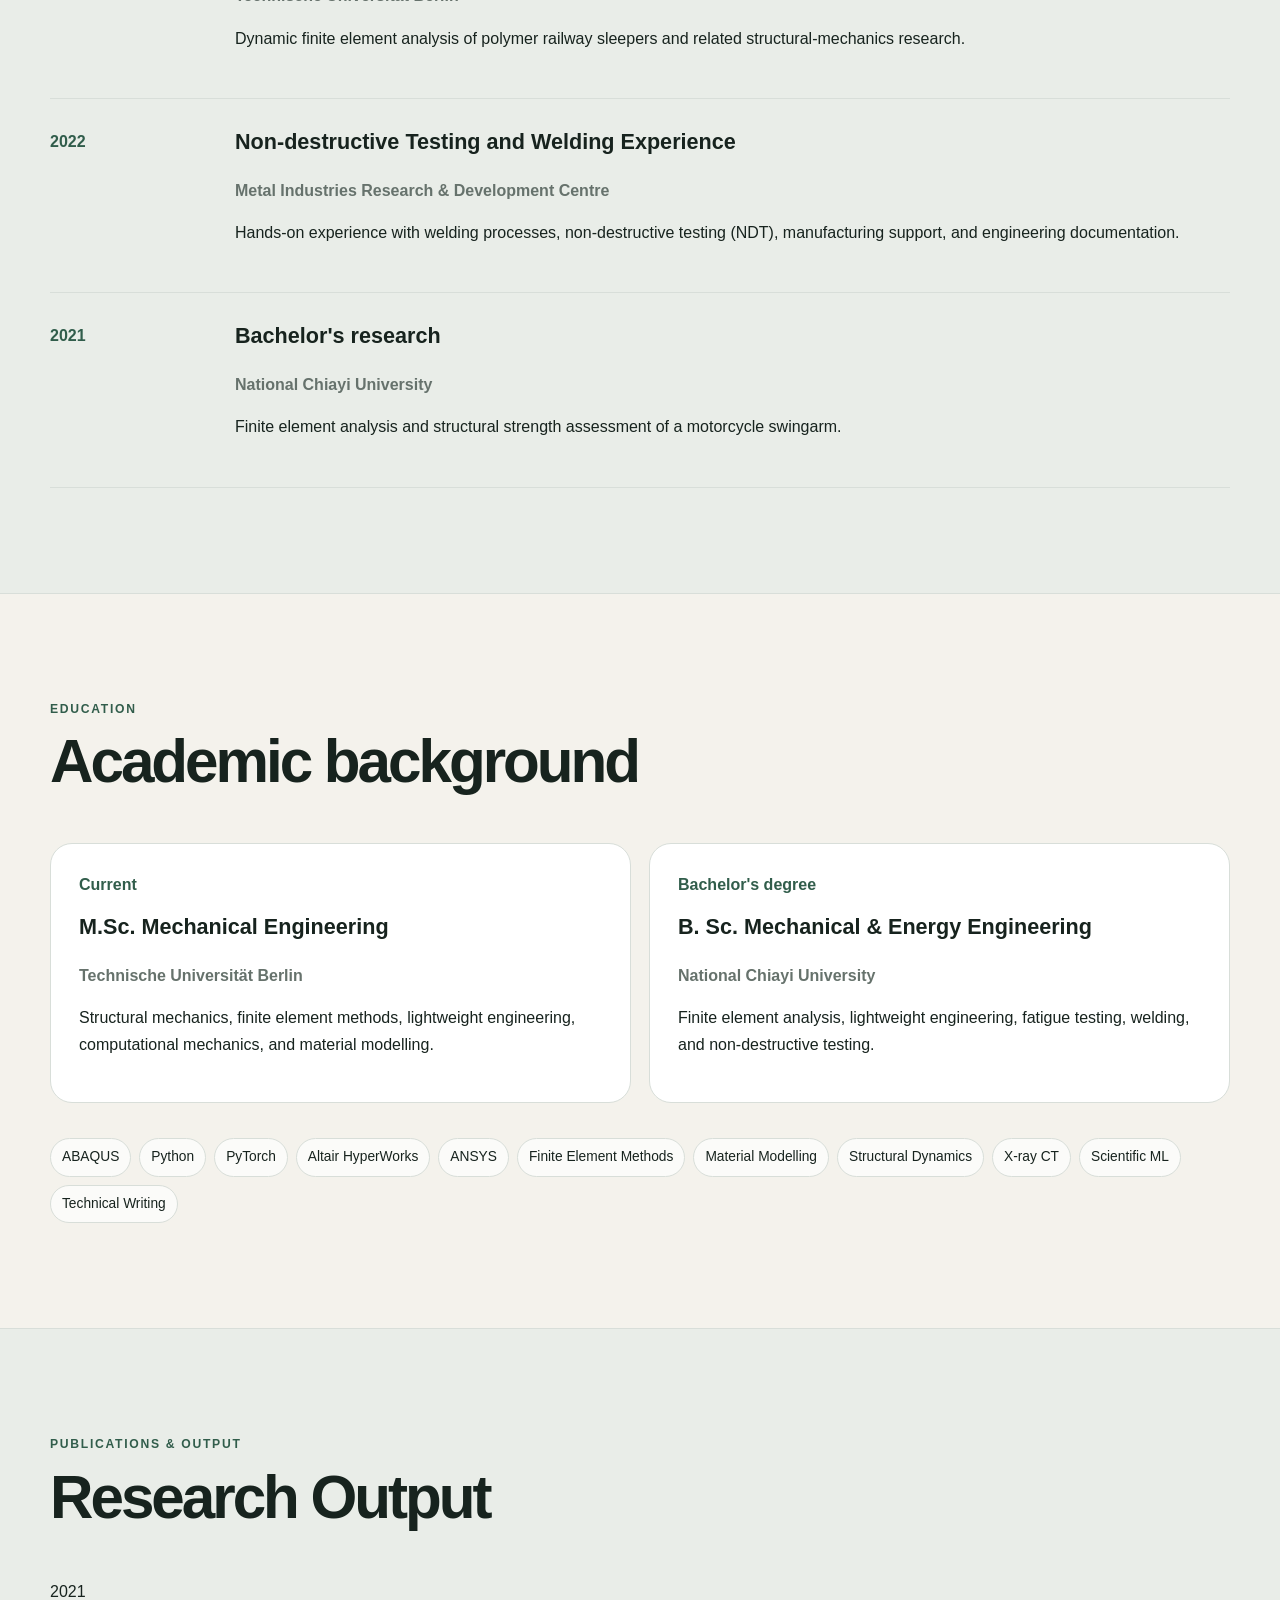
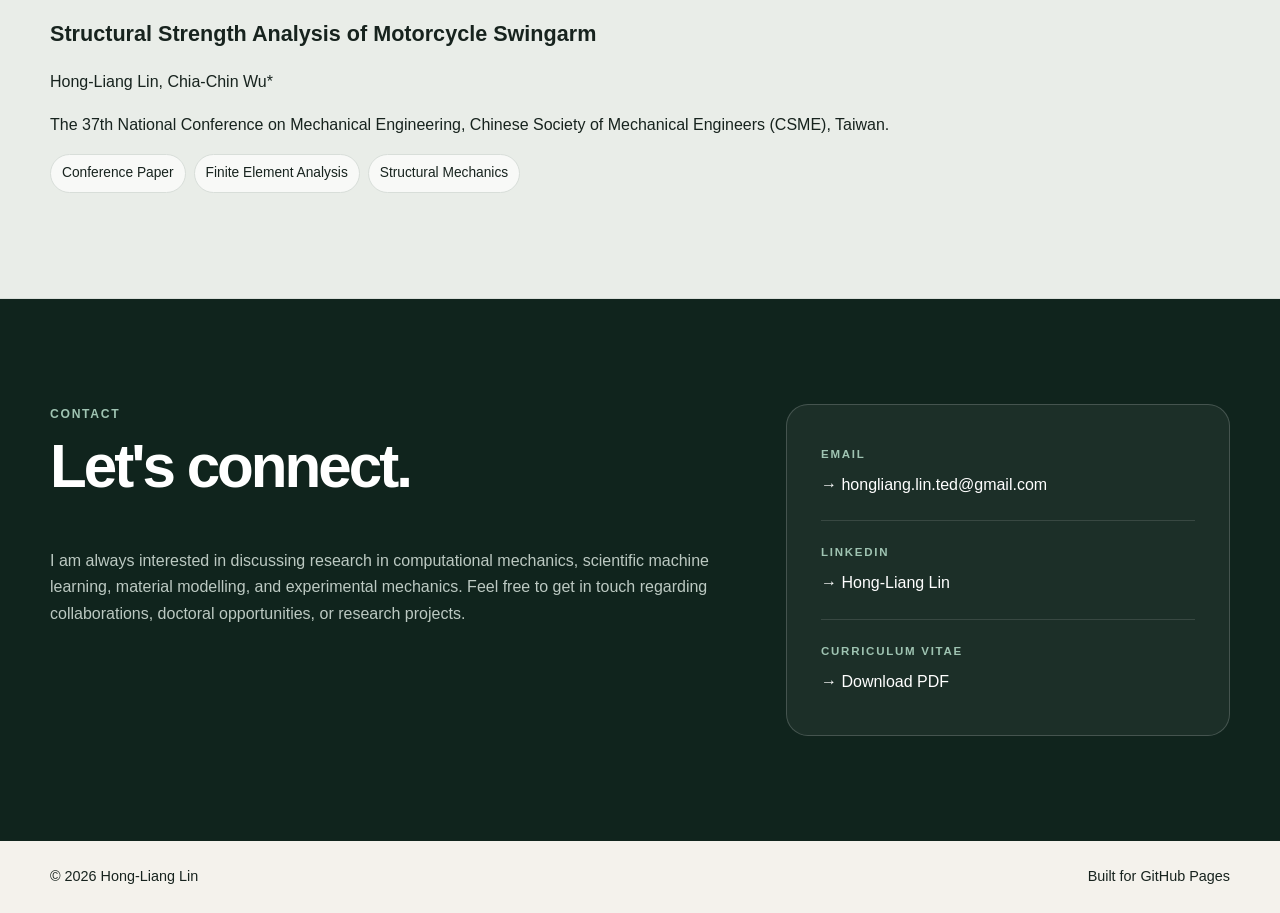
==== commit 1cfd328e: "Update index.html" ====
--- a/index.html
+++ b/index.html
@@ -6,7 +6,7 @@
   <meta name="description" content="Hong-Liang Lin — M.Sc. candidate in Mechanical Engineering at TU Berlin and Student Research Assistant at BAM.">
   <meta name="theme-color" content="#10241d">
   <title>Hong-Liang Lin | Mechanical Engineering</title>
-  <link rel="icon" type="image/png" href="favicon.png">
+  <link rel="icon" type="image/png" href="favicon_logo.png">
   <link rel="apple-touch-icon" href="favicon.png">
   <link rel="stylesheet" href="assets/style.css">
   <script defer src="assets/script.js"></script>
@@ -15,7 +15,7 @@
 <header class="site-header">
   <div class="container nav-wrap">
     <a class="brand" href="#home" aria-label="Hong-Liang Lin home">
-    <img src="favicon.png" alt="Hong-Liang Lin Logo">
+    <img src="favicon_logo.png" alt="Hong-Liang Lin Logo">
     </a>
     <button class="menu-button" aria-label="Open menu" aria-expanded="false">Menu</button>
     <nav class="site-nav" aria-label="Primary navigation">
--- a/assets/style.css
+++ b/assets/style.css
@@ -11,7 +11,24 @@
 .container{width:min(var(--max),calc(100% - 40px));margin:auto}
 .site-header{position:sticky;top:0;z-index:50;background:rgba(244,242,236,.9);backdrop-filter:blur(16px);border-bottom:1px solid rgba(216,222,217,.9)}
 .nav-wrap{height:72px;display:flex;align-items:center;justify-content:space-between}
-.brand{width:42px;height:42px;display:grid;place-items:center;background:var(--dark);color:#fff;border-radius:50%;text-decoration:none;font-weight:700;letter-spacing:-.03em}
+.brand{
+  width:48px;
+  height:48px;
+  display:flex;
+  align-items:center;
+  justify-content:center;
+  overflow:hidden;
+}
+
+.brand img{
+  width:100%;
+  height:100%;
+  object-fit:contain;
+}
+
+.brand:hover{
+  transform:scale(1.05);
+}
 .site-nav{display:flex;gap:26px;align-items:center}
 .site-nav a{text-decoration:none;font-size:.92rem;font-weight:600}
 .nav-cta{border:1px solid var(--ink);padding:8px 14px;border-radius:999px}
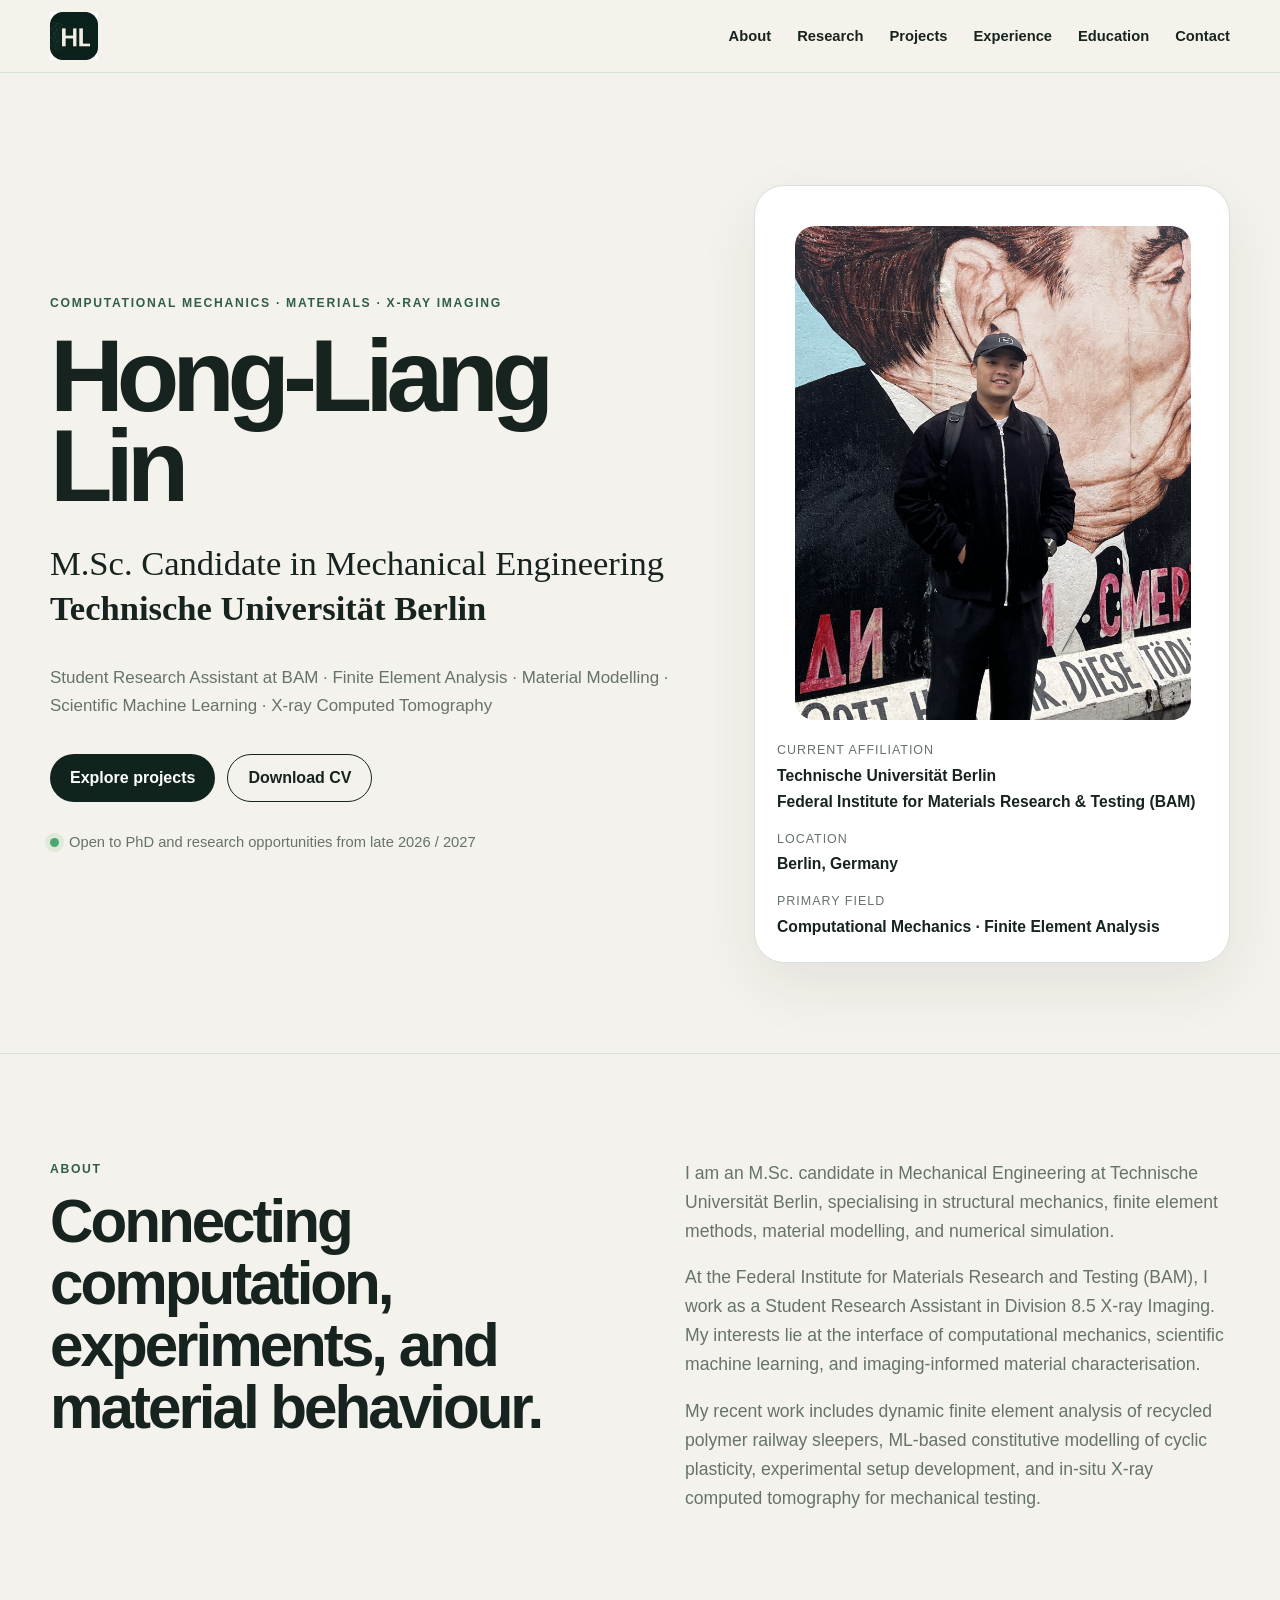
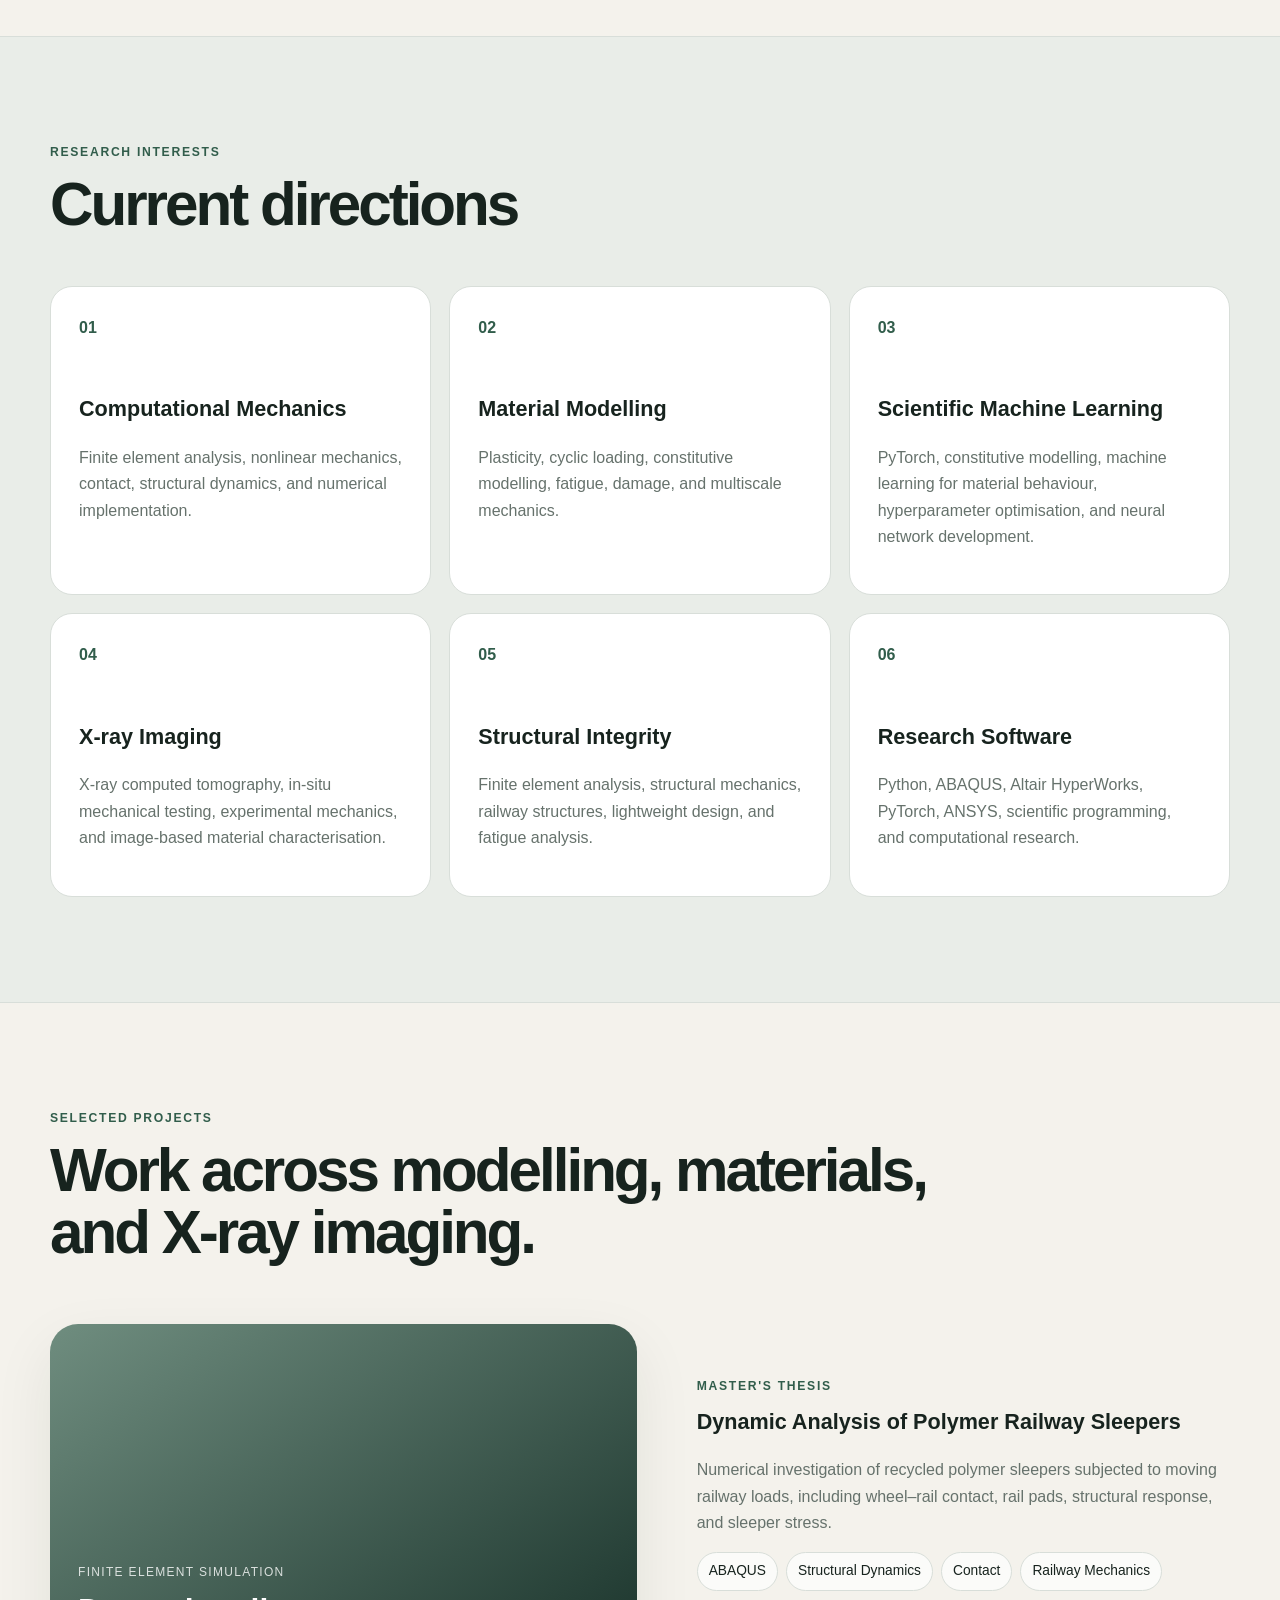
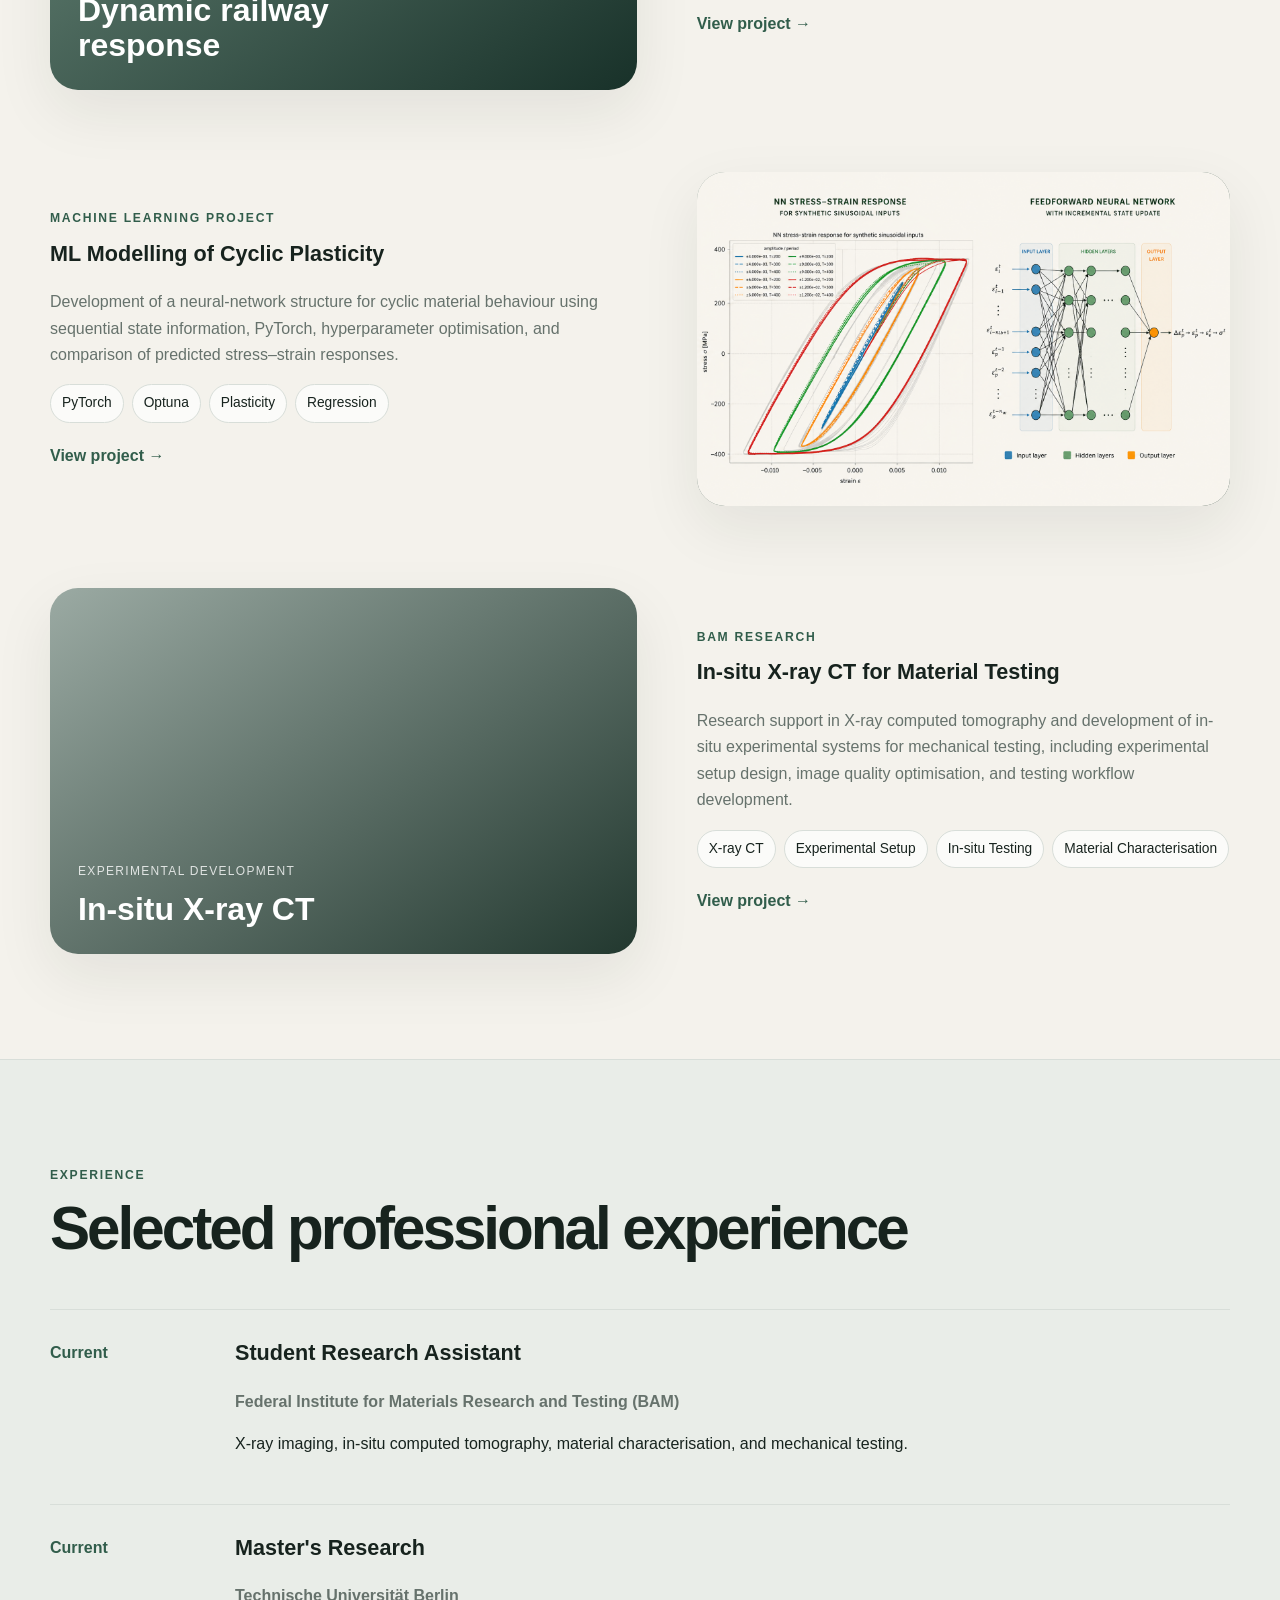
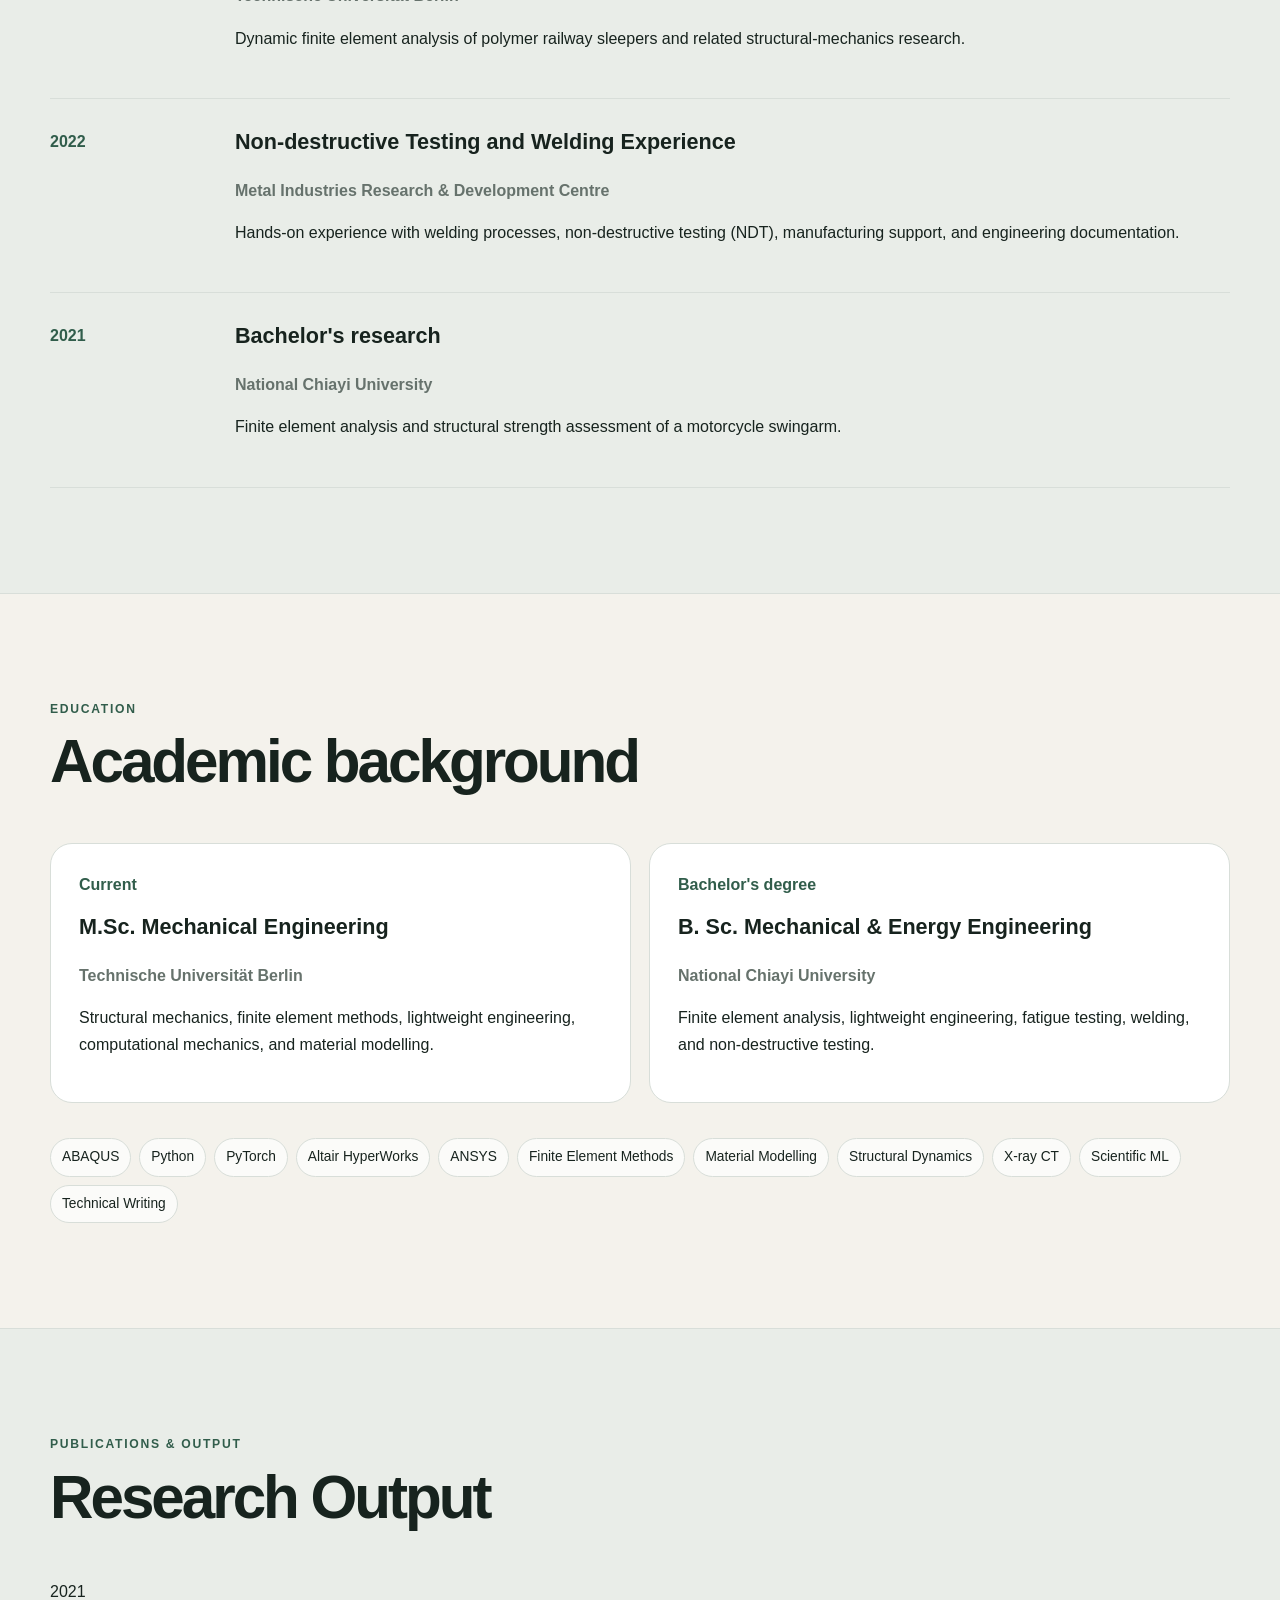
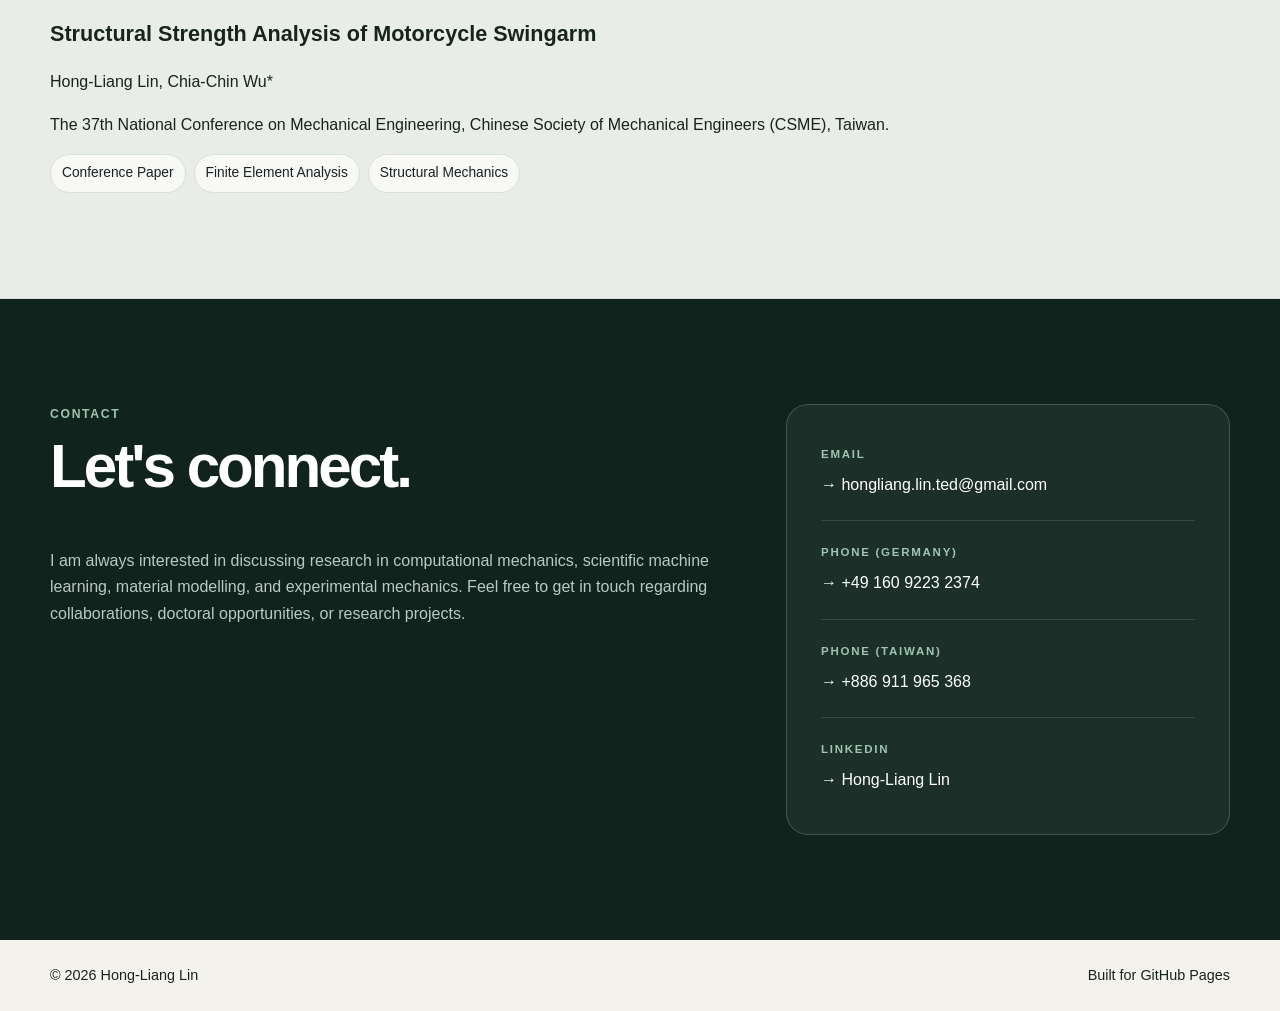
==== commit 5249d425: "Update index.html" ====
--- a/index.html
+++ b/index.html
@@ -312,15 +312,19 @@
       <a href="mailto:hongliang.lin.ted@gmail.com">
       <span>Email</span>
       <strong>→ hongliang.lin.ted@gmail.com</strong>
+     </a>
+      <a href="tel:+4916092232374">
+      <span>Phone (Germany)</span>
+      <strong>→ +49 160 9223 2374</strong>
+    </a>
+      <a href="tel:+886911965368">
+      <span>Phone (Taiwan)</span>
+      <strong>→ +886 911 965 368</strong>
     </a>
       <a href="https://www.linkedin.com/in/hong-liang-lin-b7311630a">
       <span>LinkedIn</span>
       <strong>→ Hong-Liang Lin</strong>
     </a>
-      <a href="assets/CV_LIN.pdf">
-      <span>Curriculum Vitae</span>
-      <strong>→ Download PDF</strong>
-    </a>
     </div>
   </div>
 </section>
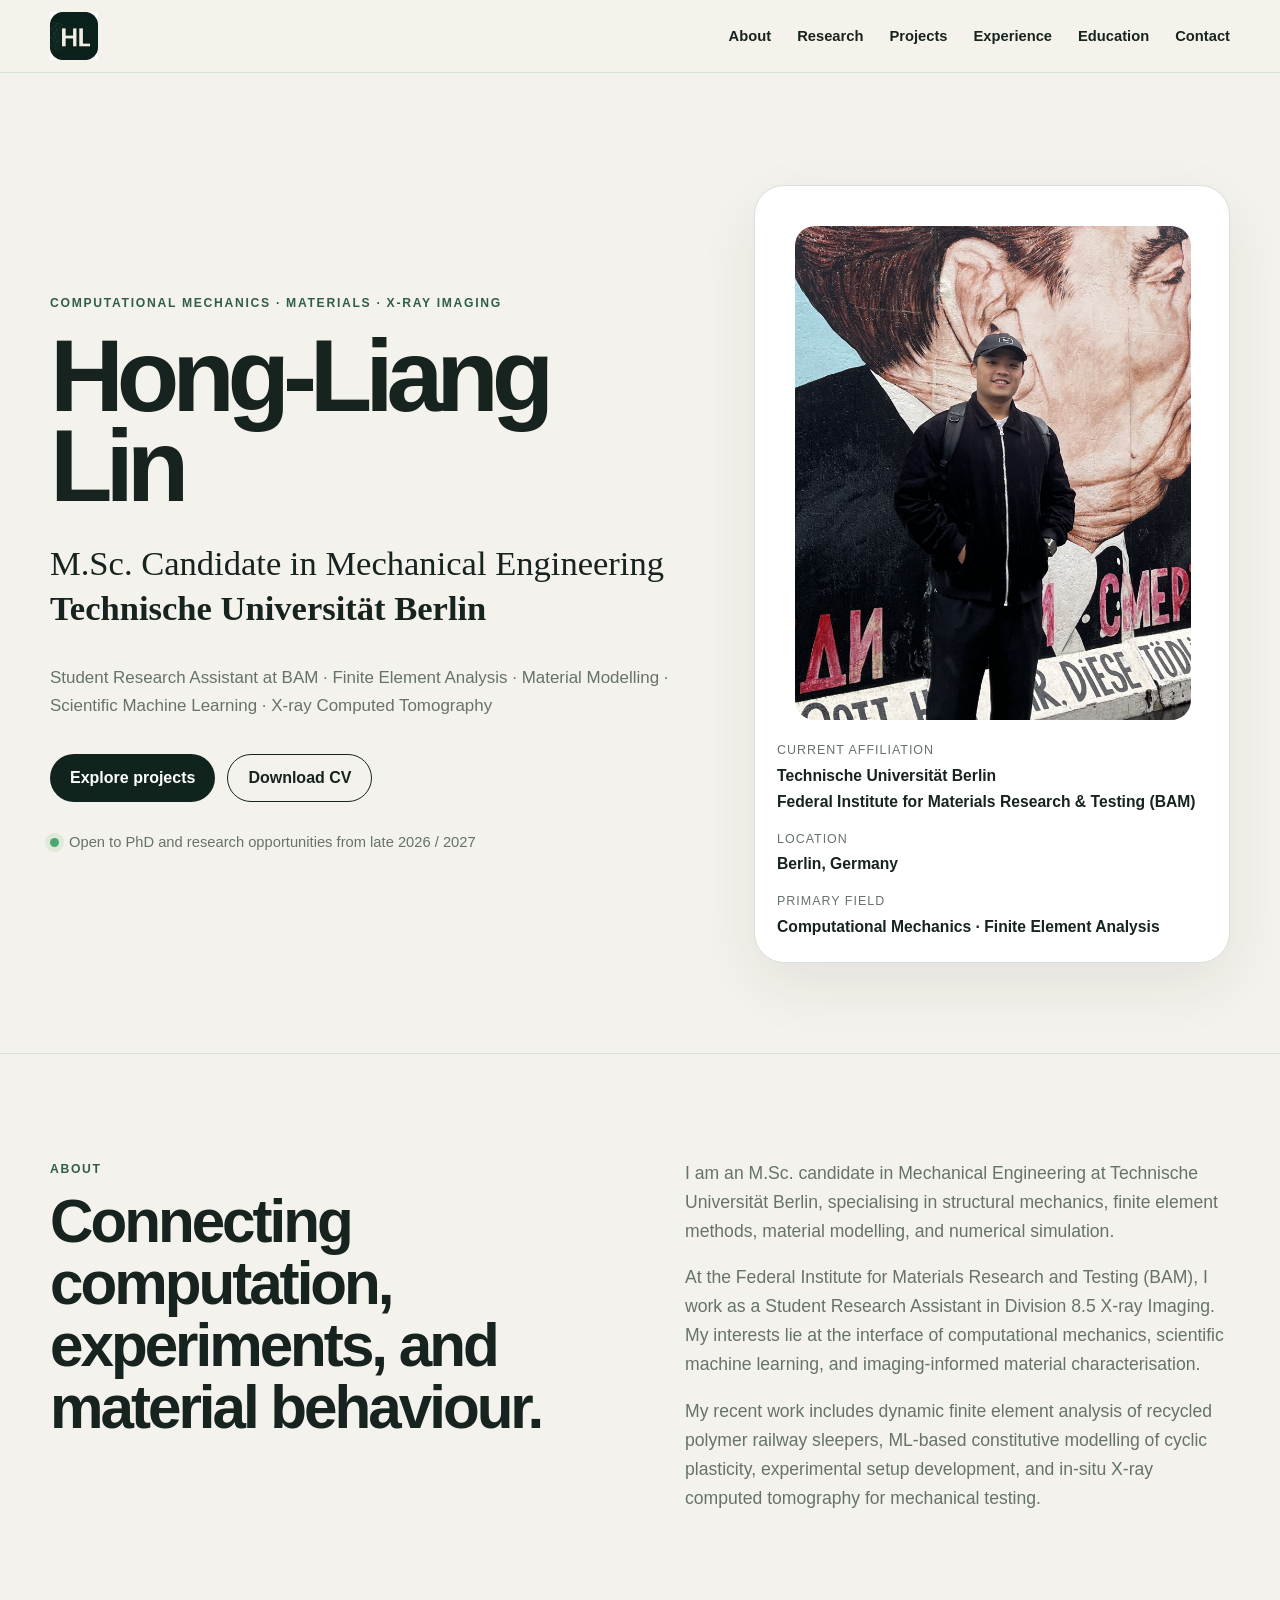
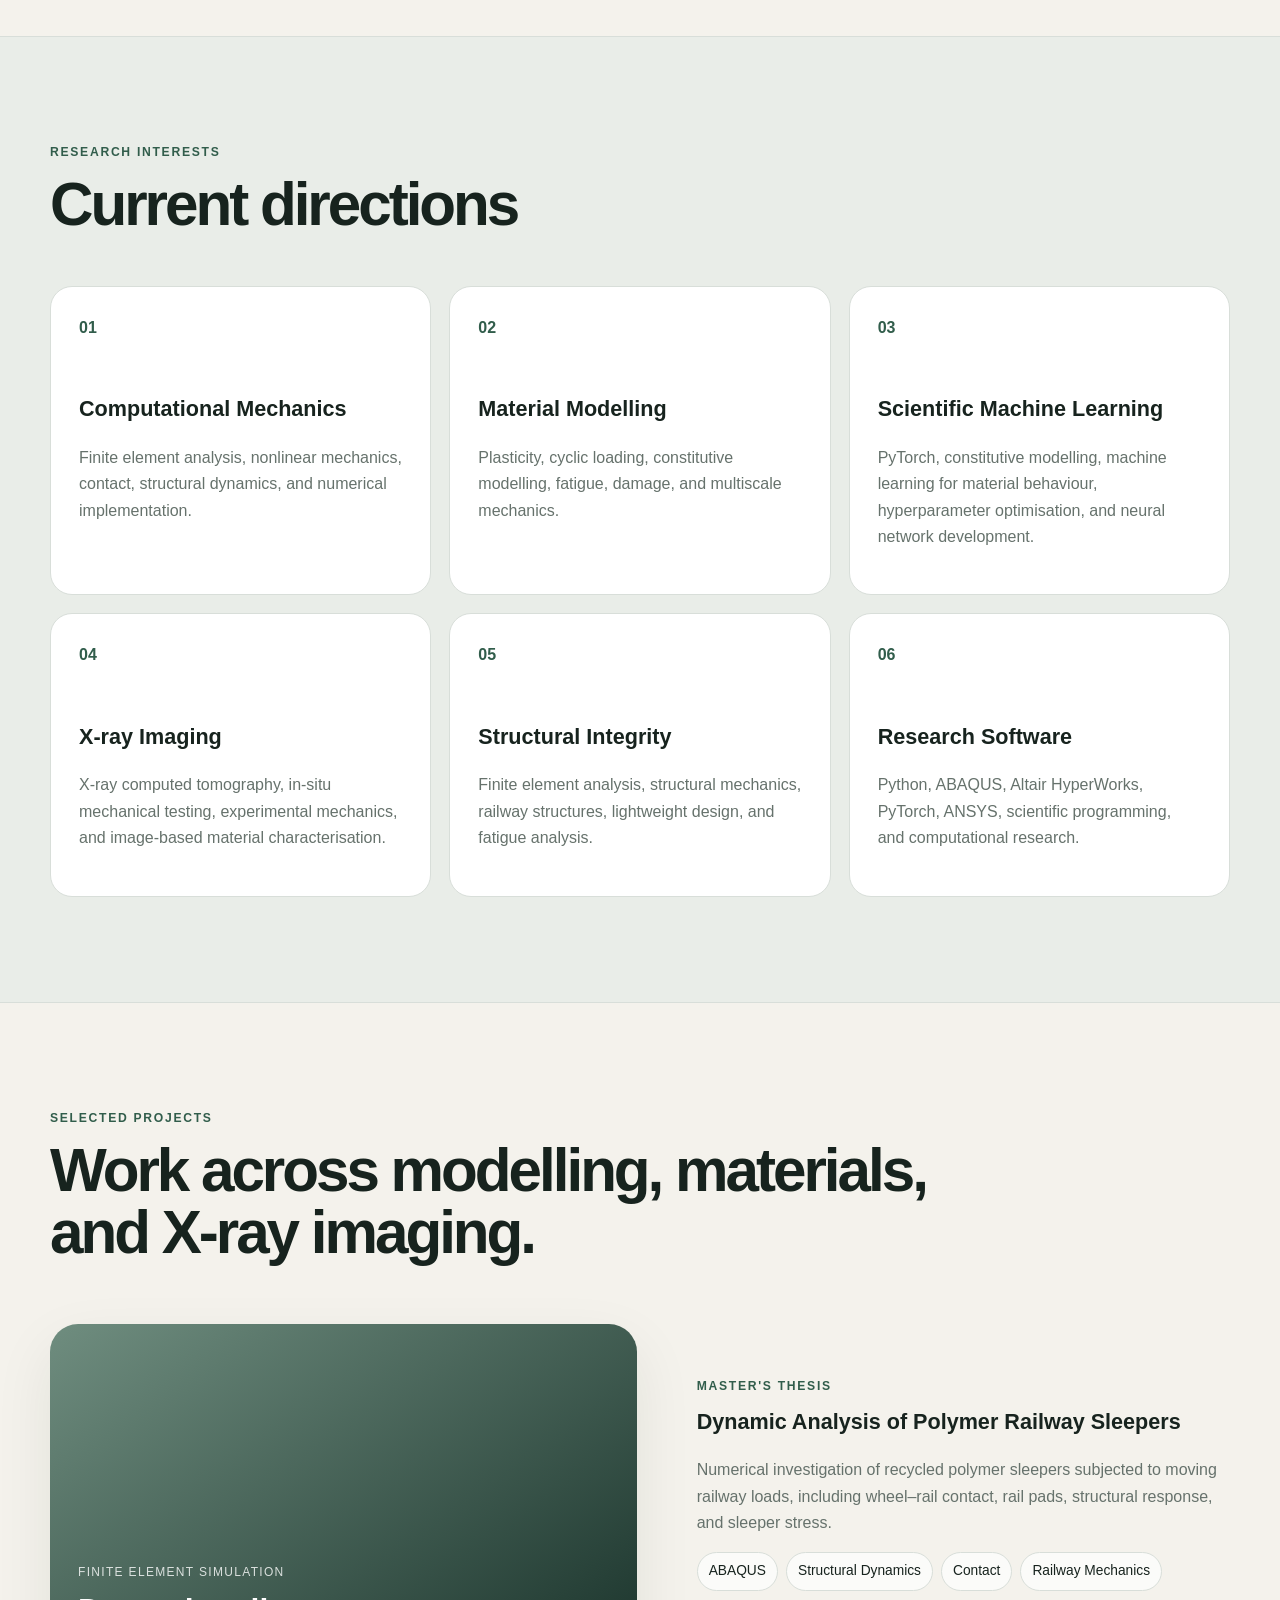
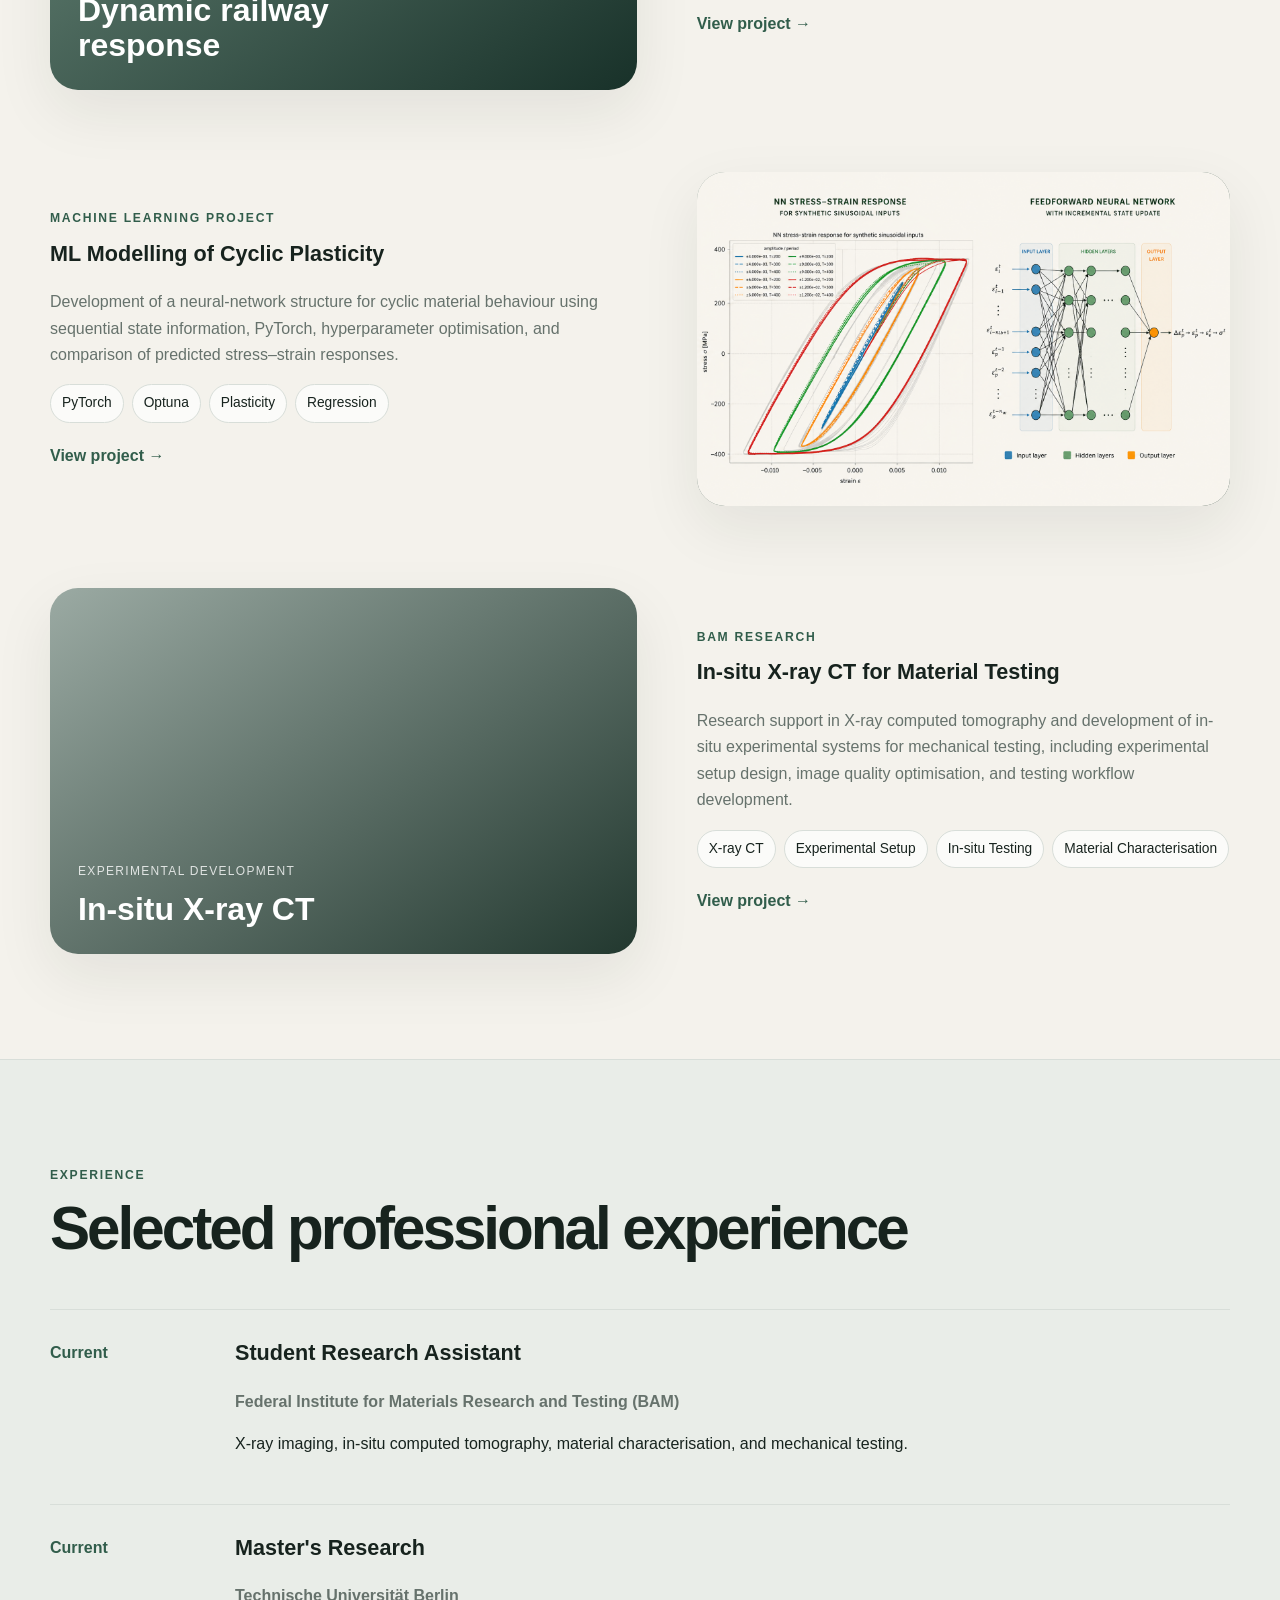
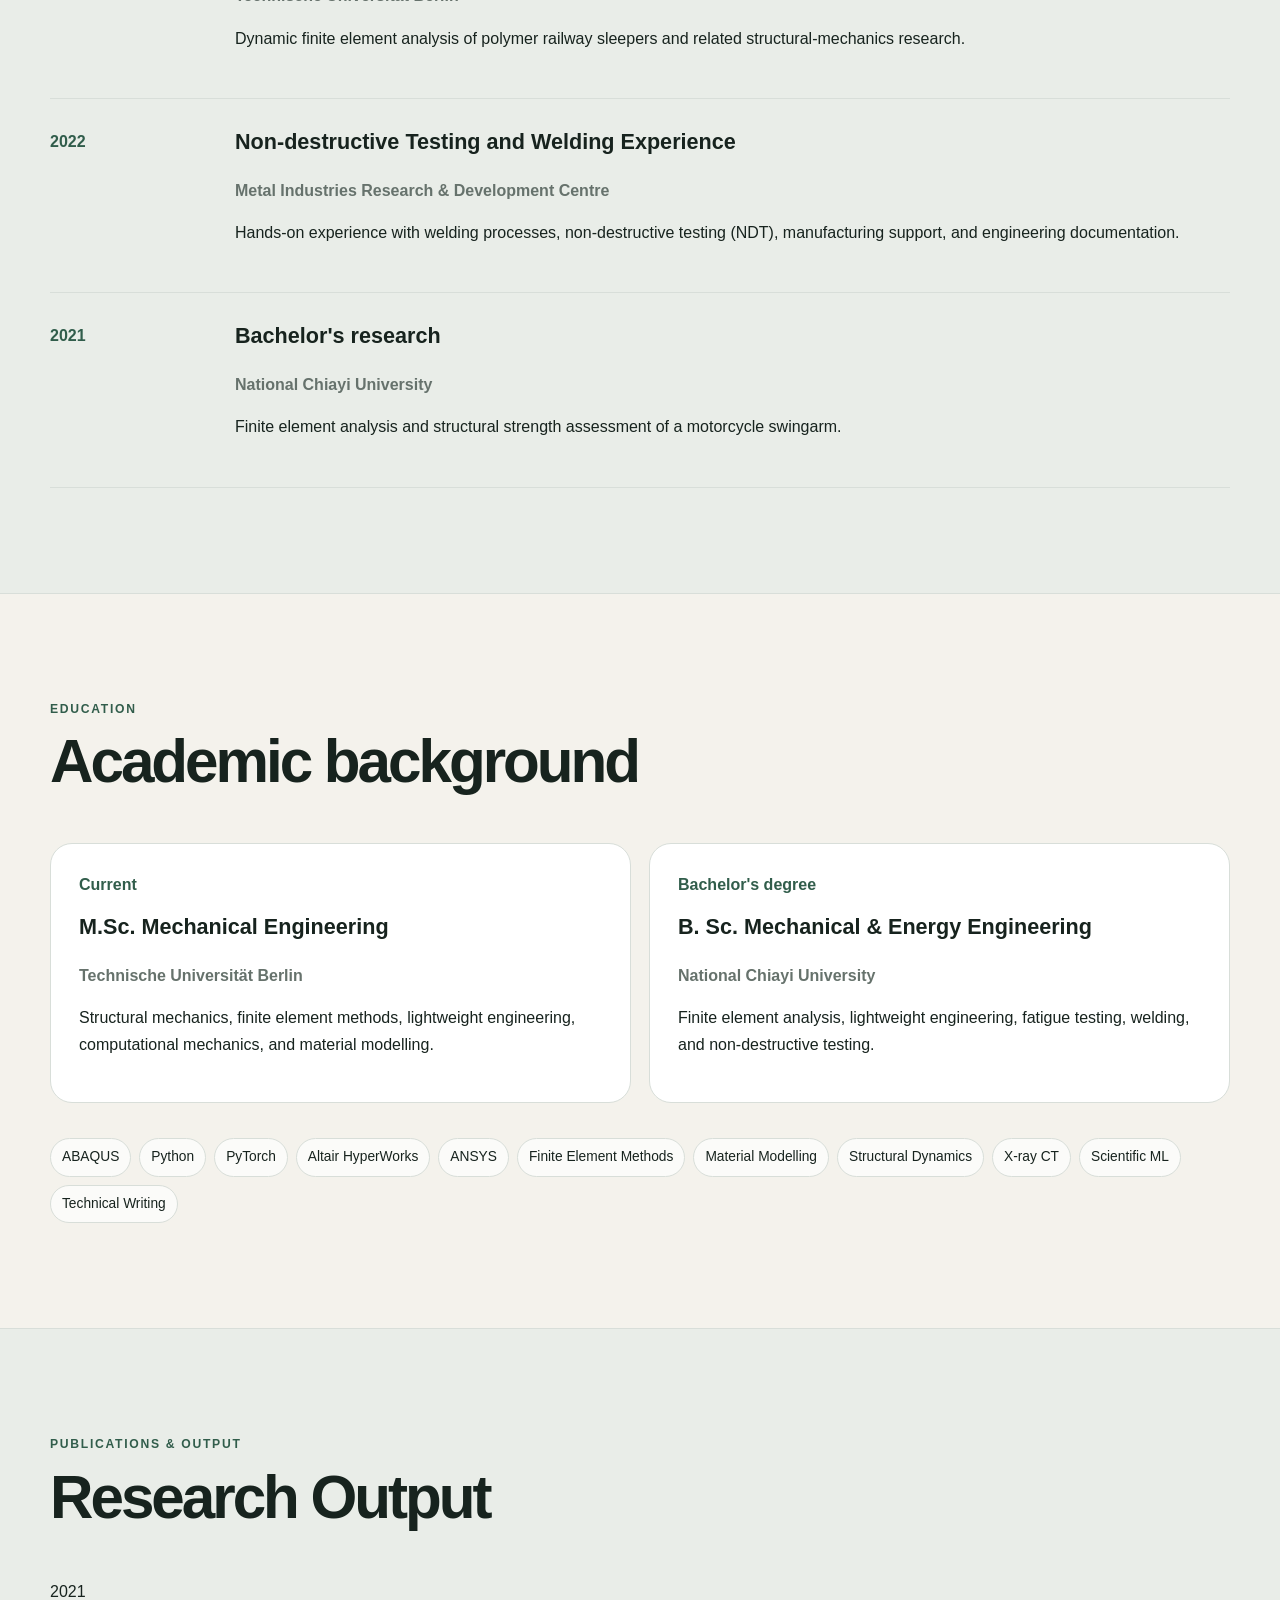
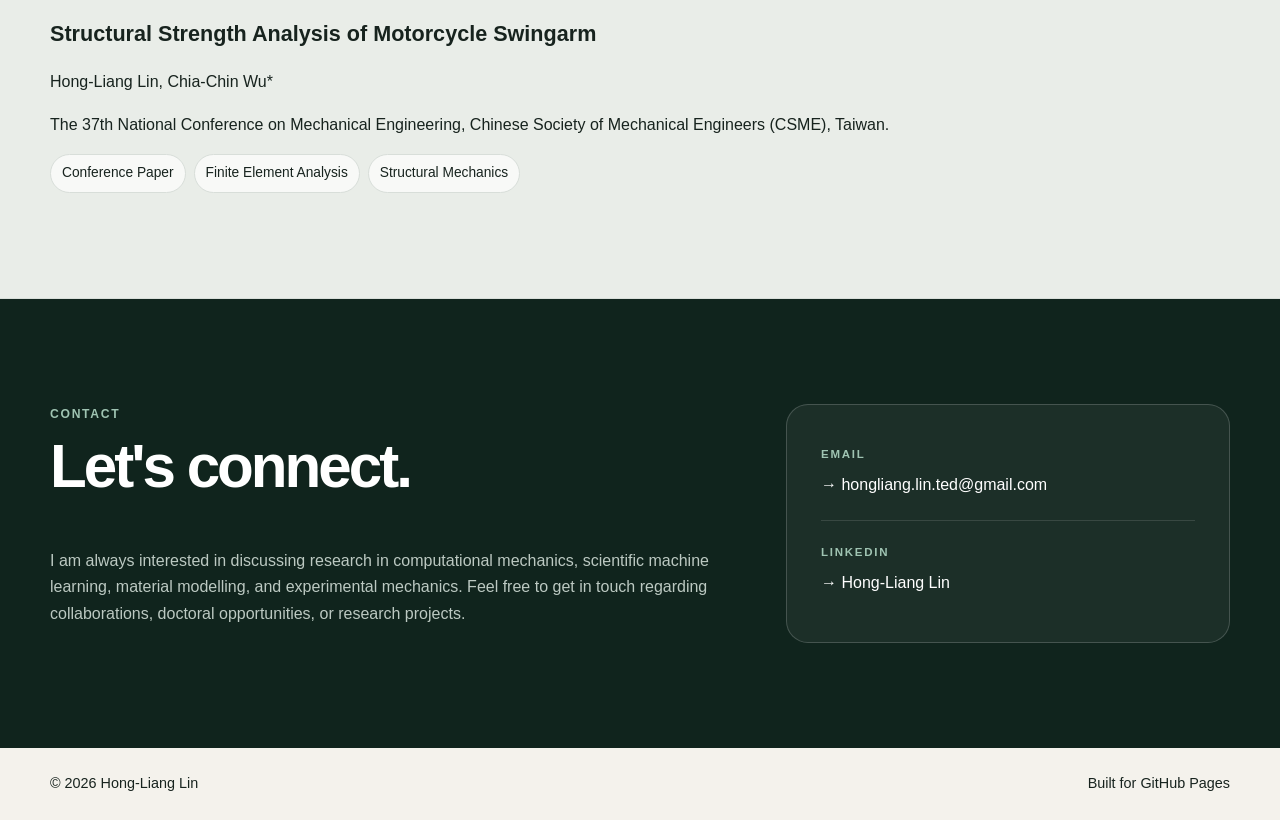
==== commit f9f16166: "Update index.html" ====
--- a/index.html
+++ b/index.html
@@ -312,14 +312,6 @@
       <a href="mailto:hongliang.lin.ted@gmail.com">
       <span>Email</span>
       <strong>→ hongliang.lin.ted@gmail.com</strong>
-     </a>
-      <a href="tel:+4916092232374">
-      <span>Phone (Germany)</span>
-      <strong>→ +49 160 9223 2374</strong>
-    </a>
-      <a href="tel:+886911965368">
-      <span>Phone (Taiwan)</span>
-      <strong>→ +886 911 965 368</strong>
     </a>
       <a href="https://www.linkedin.com/in/hong-liang-lin-b7311630a">
       <span>LinkedIn</span>
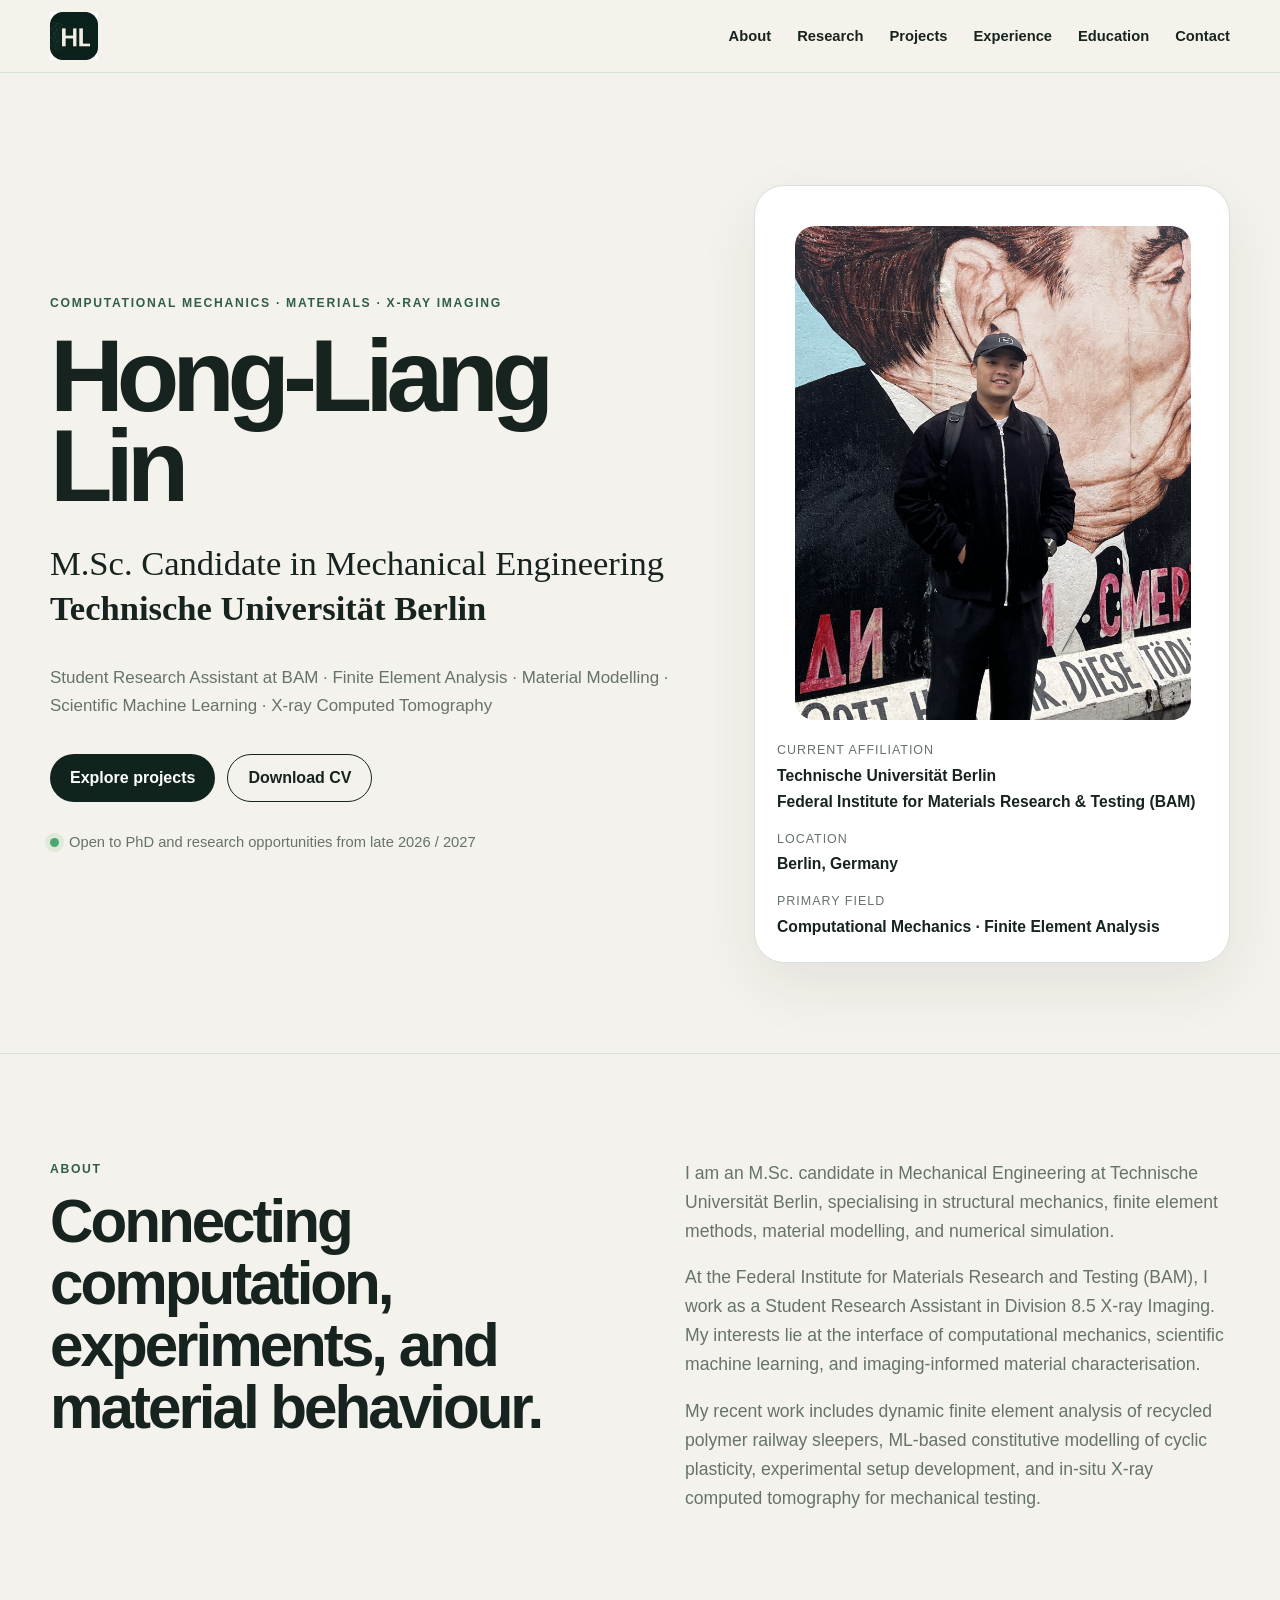
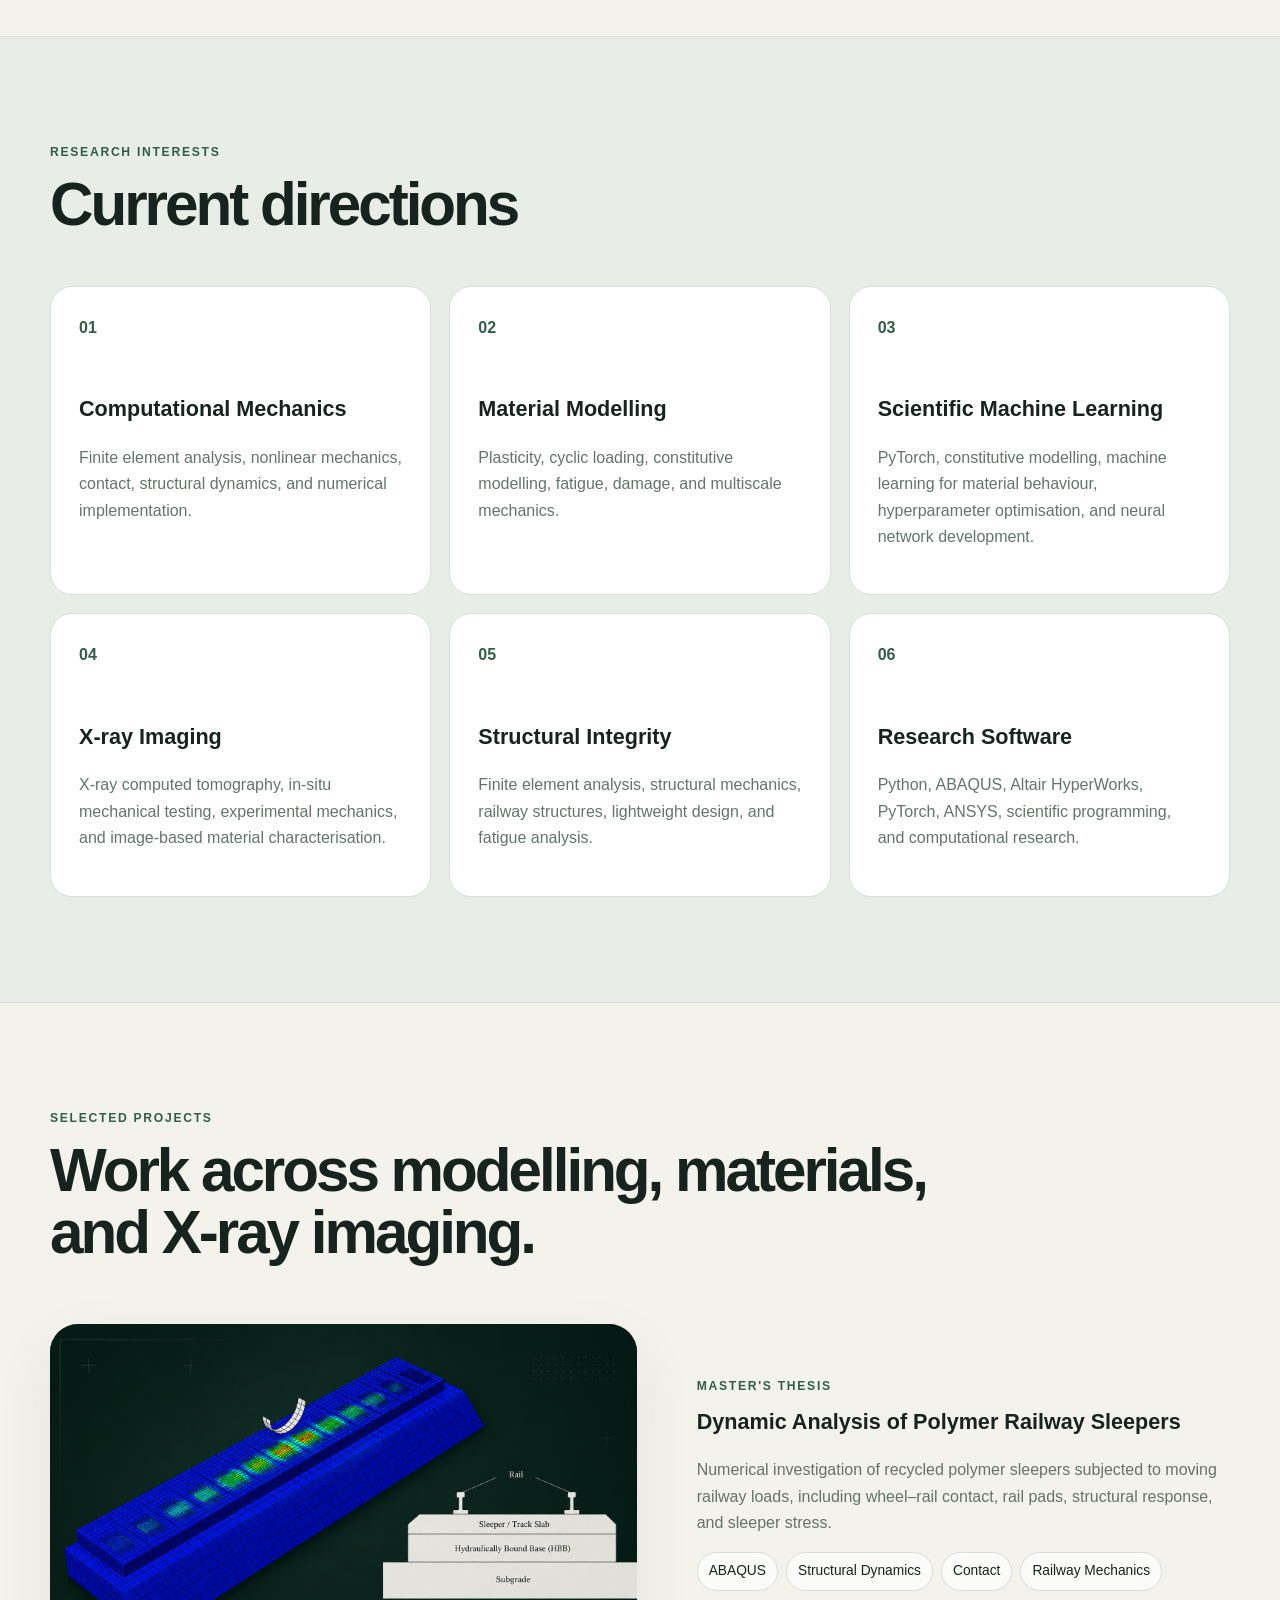
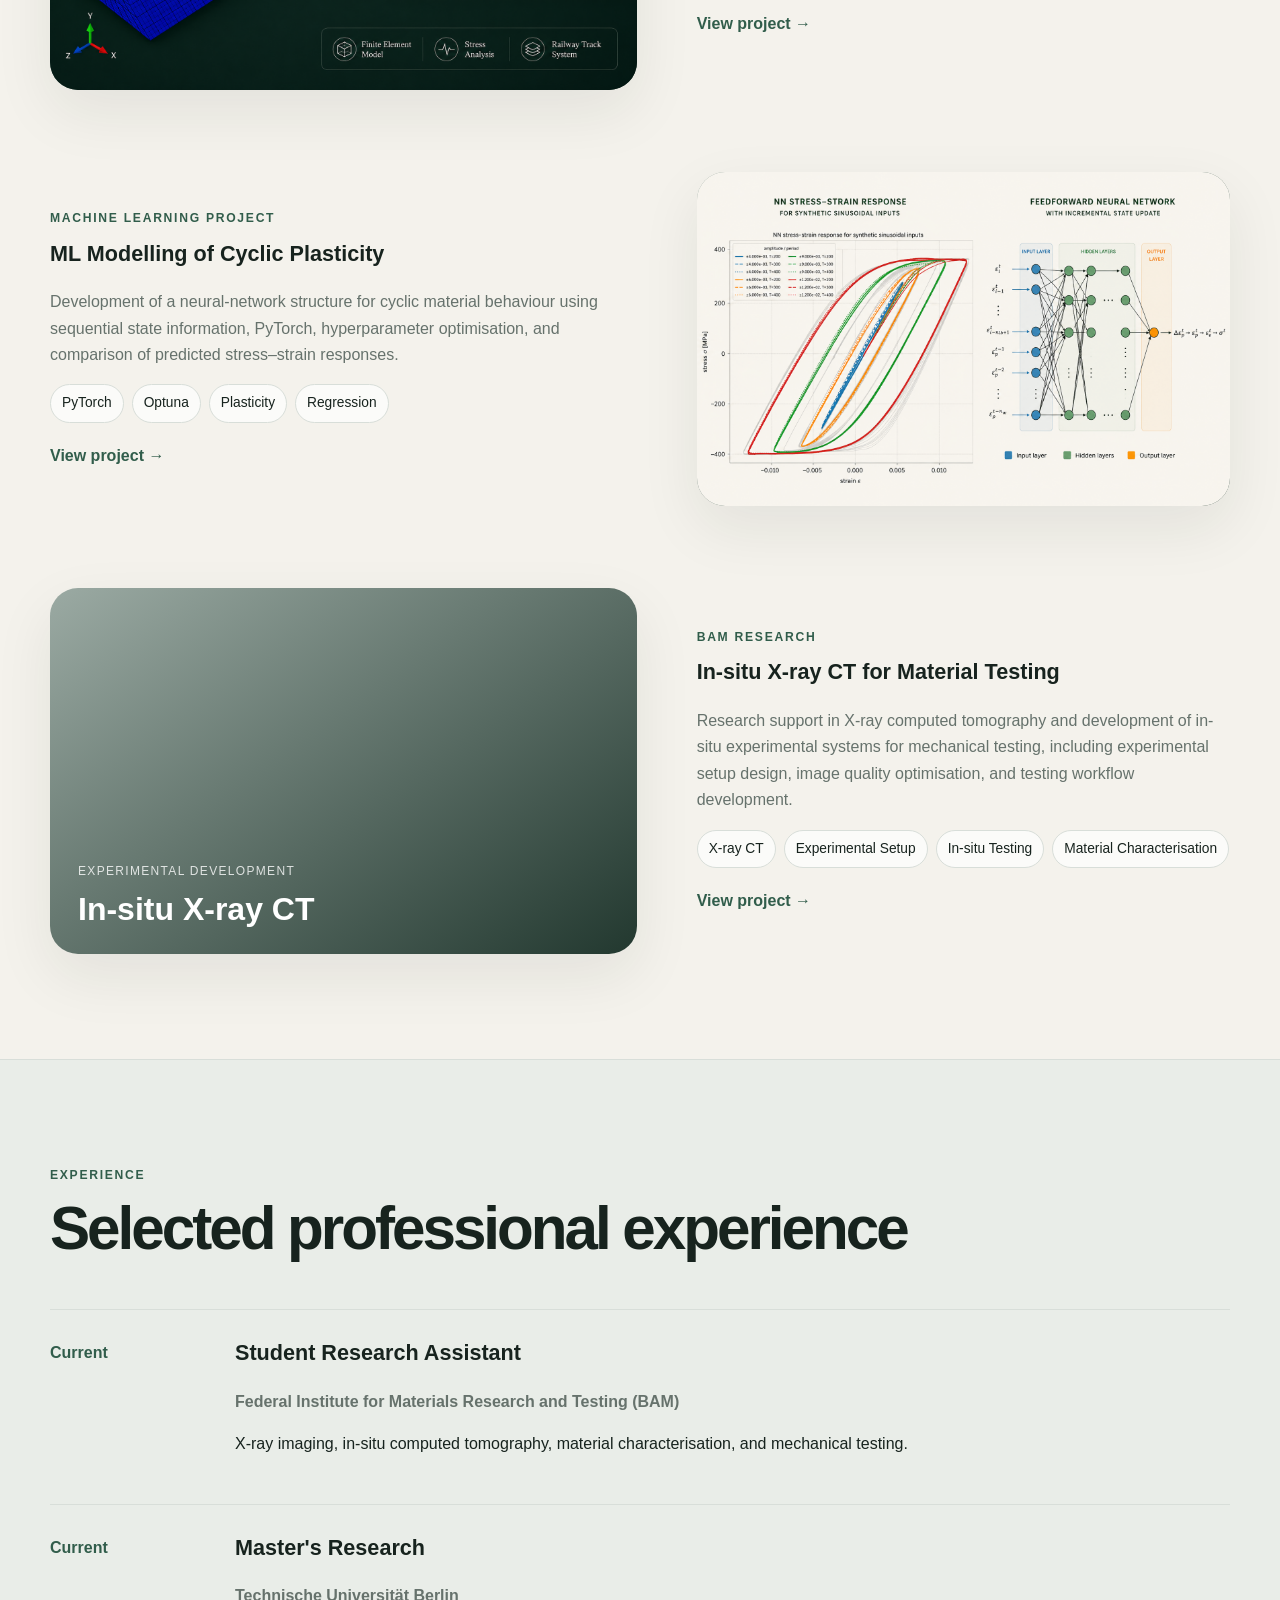
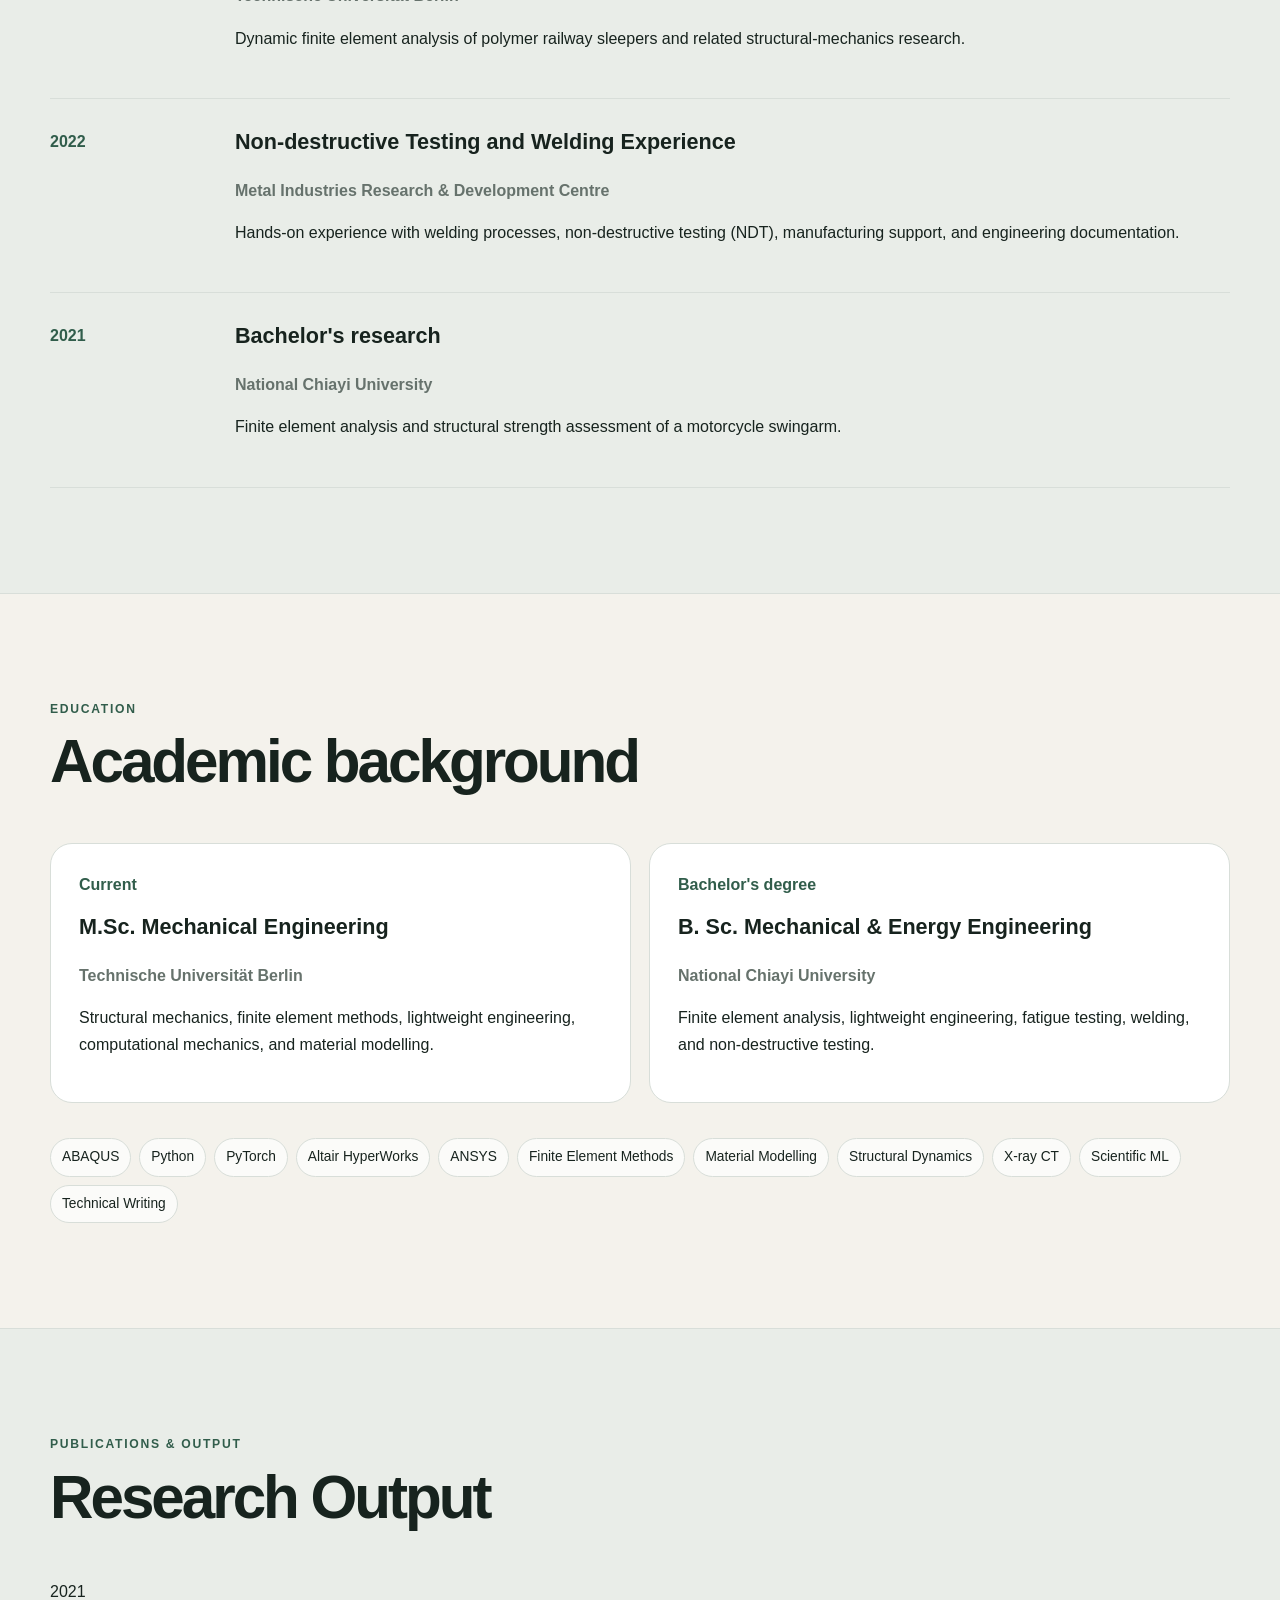
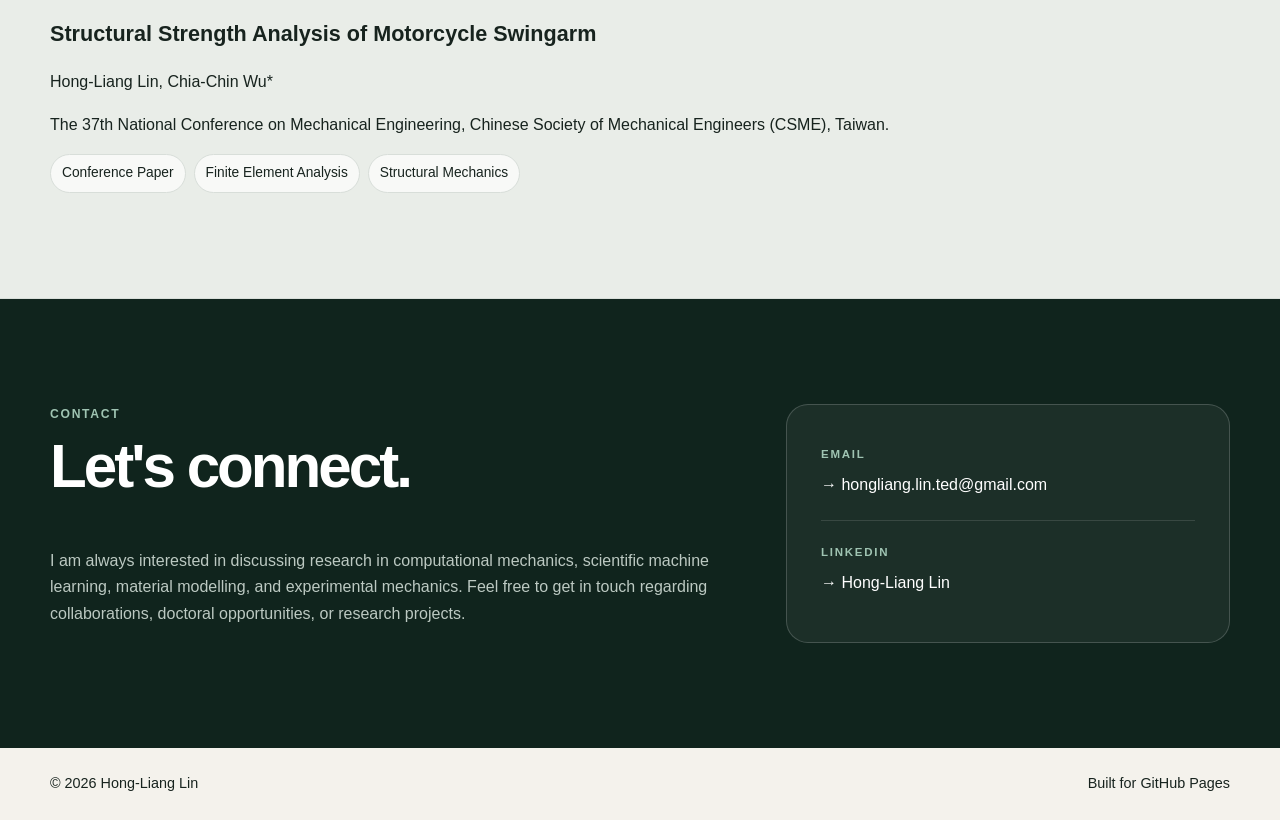
==== commit 4d1429ff: "Update index.html" ====
--- a/index.html
+++ b/index.html
@@ -142,8 +142,7 @@
     <div class="project-list">
       <article class="project reveal">
         <a class="project-visual visual-one" href="projects/polymer-sleepers.html">
-          <div class="visual-label">Finite element simulation</div>
-          <div class="visual-title">Dynamic railway response</div>
+          <img src="assets/Railway_Foto.png" alt="Analysis for Railway system">
         </a>
         <div class="project-copy">
           <p class="project-tag">Master's thesis</p>
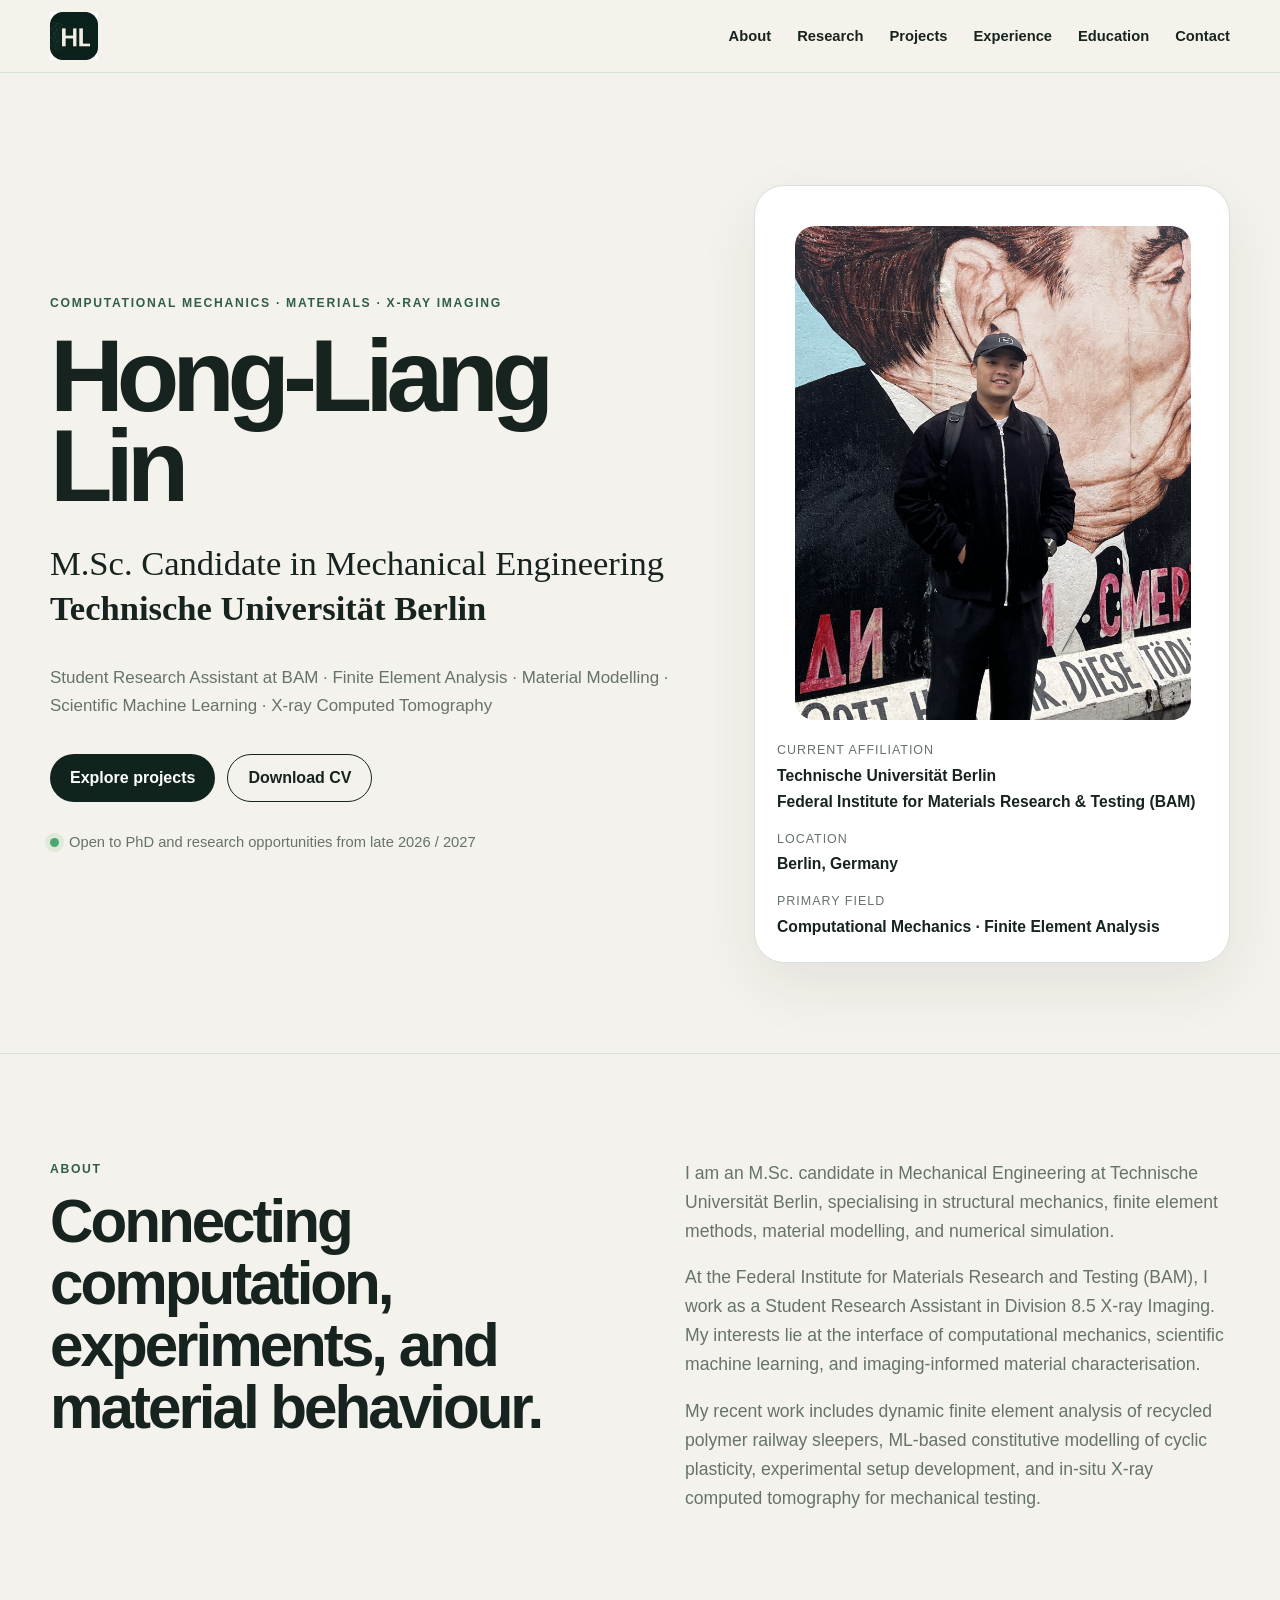
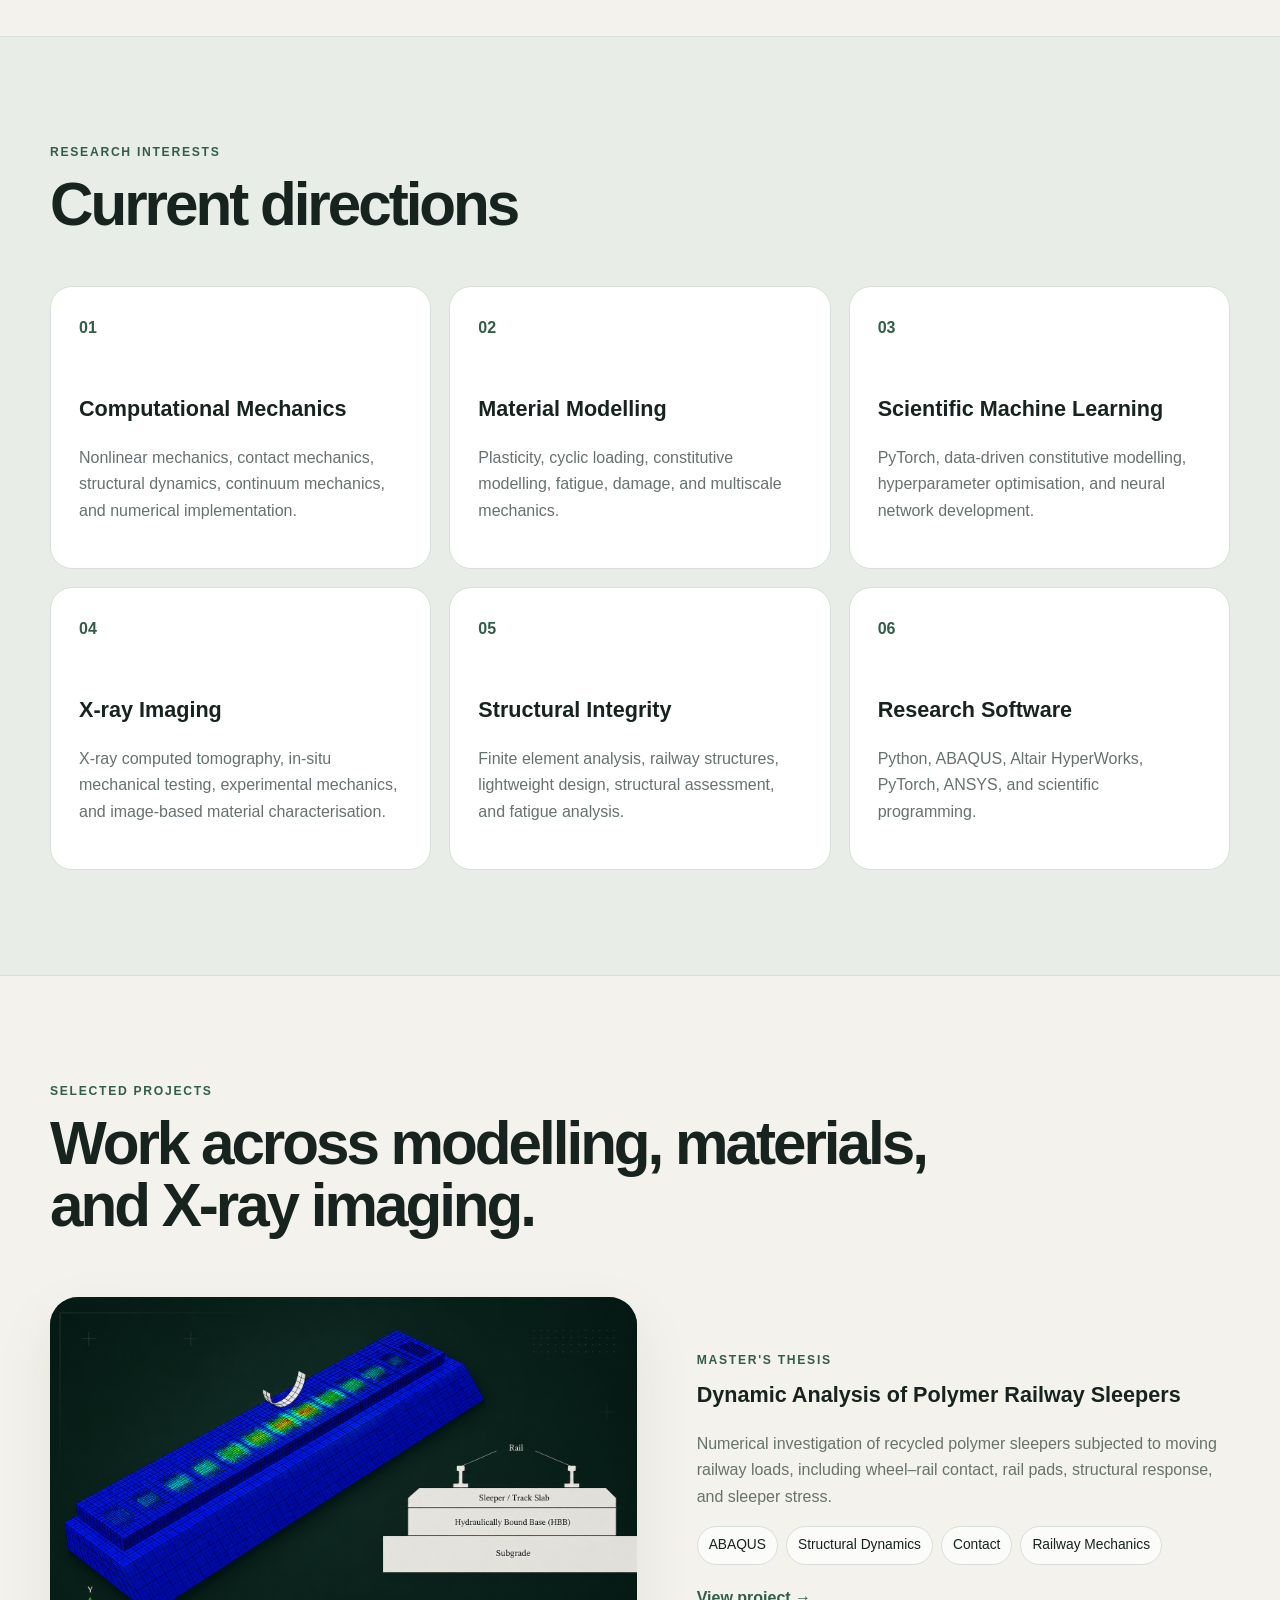
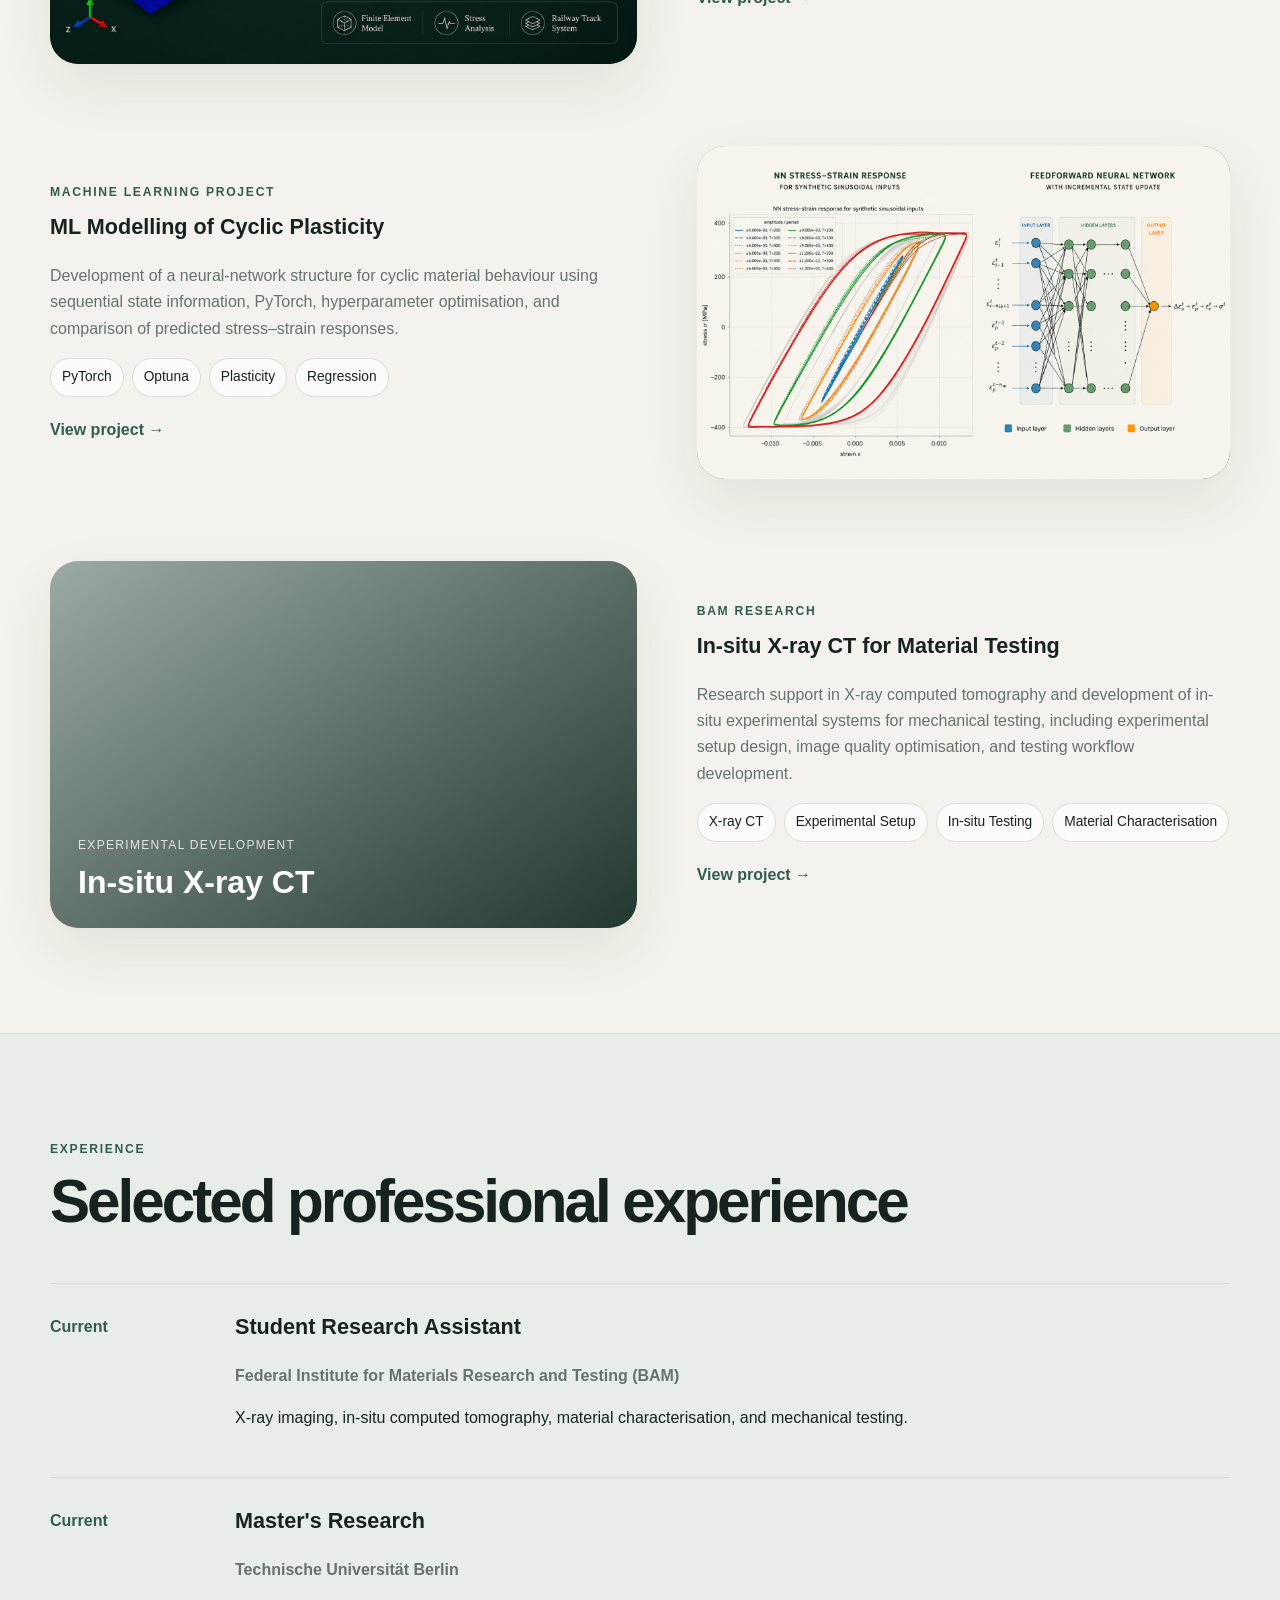
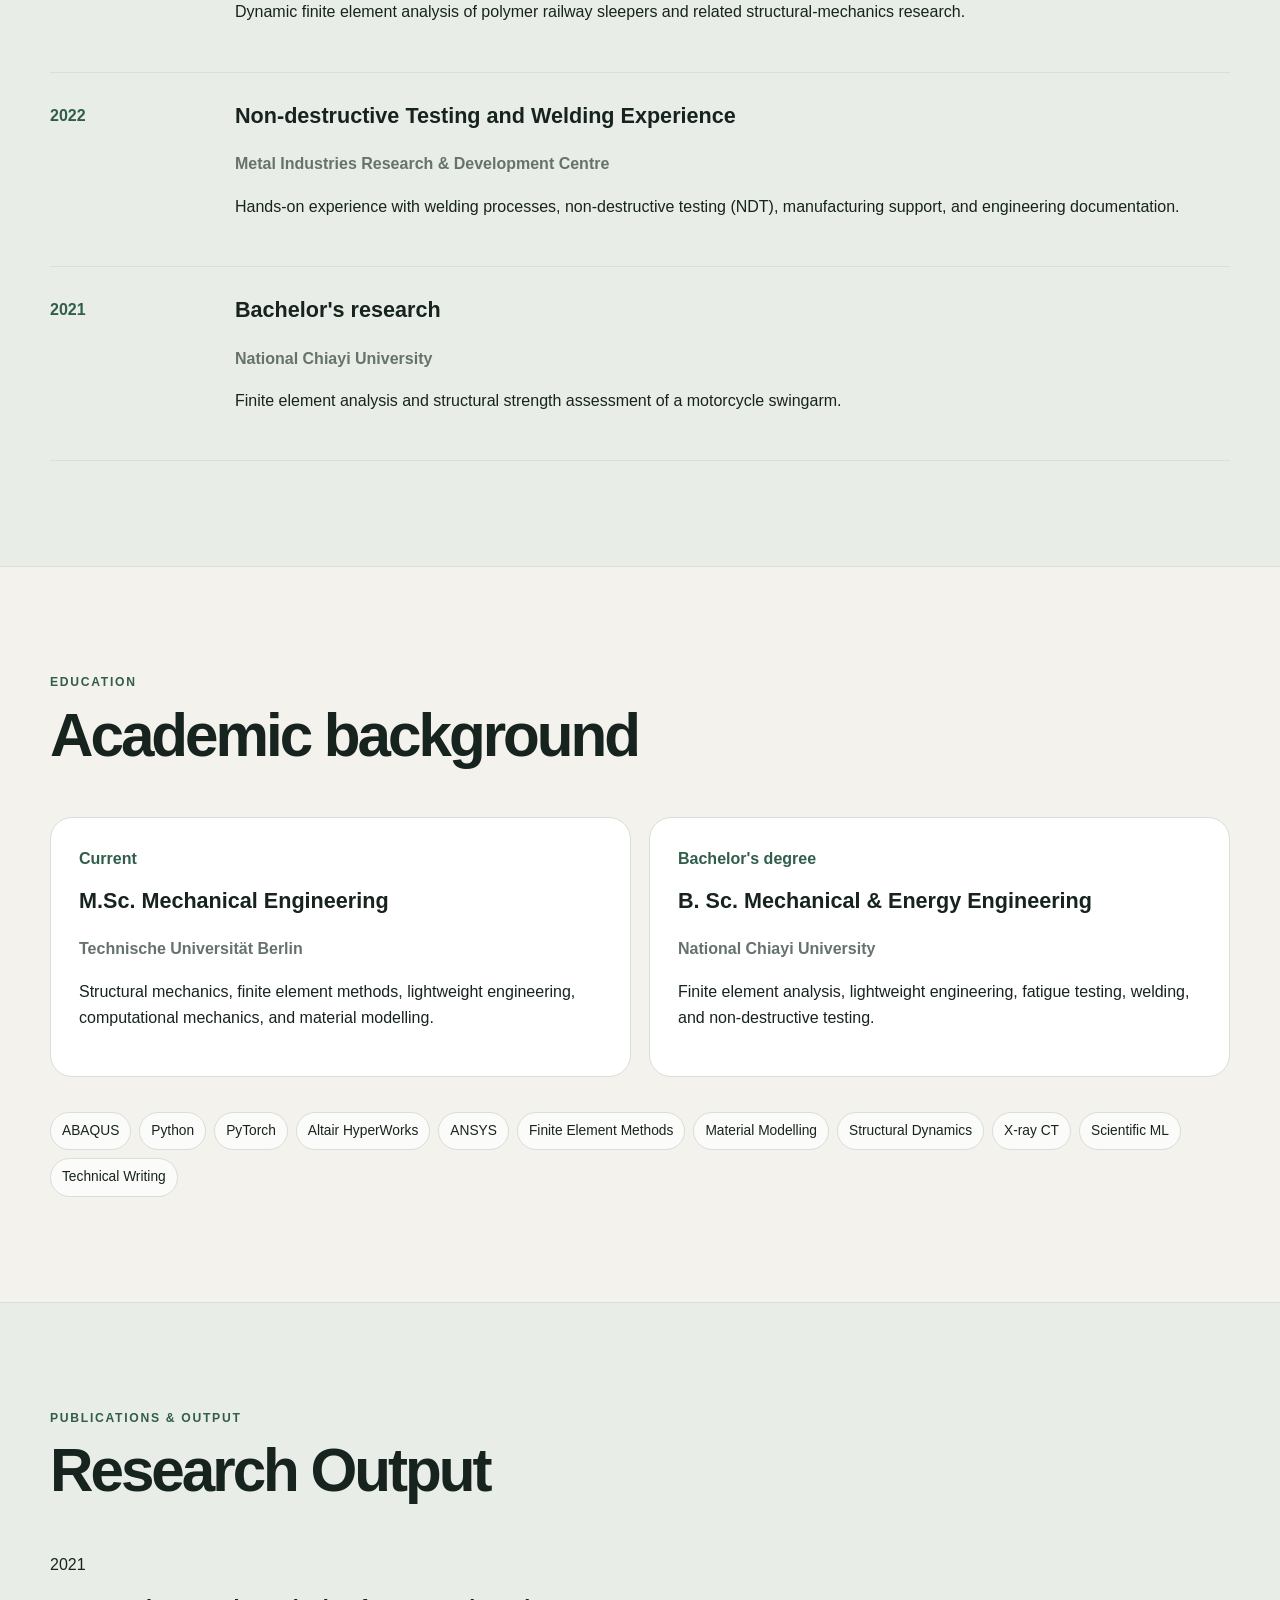
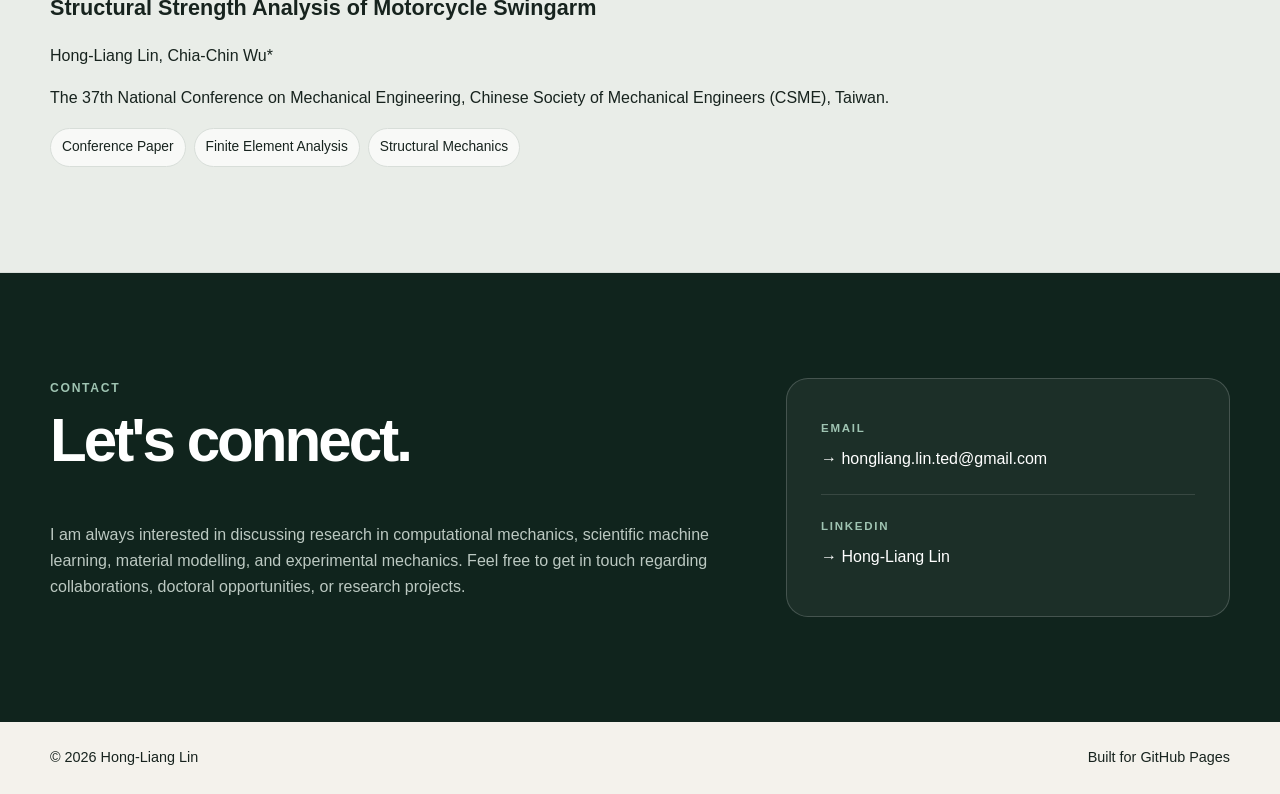
==== commit 7e1cb0e1: "Update index.html" ====
--- a/index.html
+++ b/index.html
@@ -103,7 +103,7 @@
       <article class="card reveal">
         <span class="card-number">01</span>
         <h3>Computational Mechanics</h3>
-        <p>Finite element analysis, nonlinear mechanics, contact, structural dynamics, and numerical implementation.</p>
+        <p>Nonlinear mechanics, contact mechanics, structural dynamics, continuum mechanics, and numerical implementation.</p>
       </article>
       <article class="card reveal">
         <span class="card-number">02</span>
@@ -113,7 +113,7 @@
       <article class="card reveal">
         <span class="card-number">03</span>
         <h3>Scientific Machine Learning</h3>
-        <p>PyTorch, constitutive modelling, machine learning for material behaviour, hyperparameter optimisation, and neural network development.</p>
+        <p>PyTorch, data-driven constitutive modelling, hyperparameter optimisation, and neural network development.</p>
       </article>
       <article class="card reveal">
         <span class="card-number">04</span>
@@ -123,12 +123,12 @@
       <article class="card reveal">
         <span class="card-number">05</span>
         <h3>Structural Integrity</h3>
-        <p>Finite element analysis, structural mechanics, railway structures, lightweight design, and fatigue analysis.</p>
+        <p>Finite element analysis, railway structures, lightweight design, structural assessment, and fatigue analysis.</p>
       </article>
       <article class="card reveal">
         <span class="card-number">06</span>
         <h3>Research Software</h3>
-        <p>Python, ABAQUS, Altair HyperWorks, PyTorch, ANSYS, scientific programming, and computational research.</p>
+        <p>Python, ABAQUS, Altair HyperWorks, PyTorch, ANSYS, and scientific programming.</p>
       </article>
     </div>
   </div>
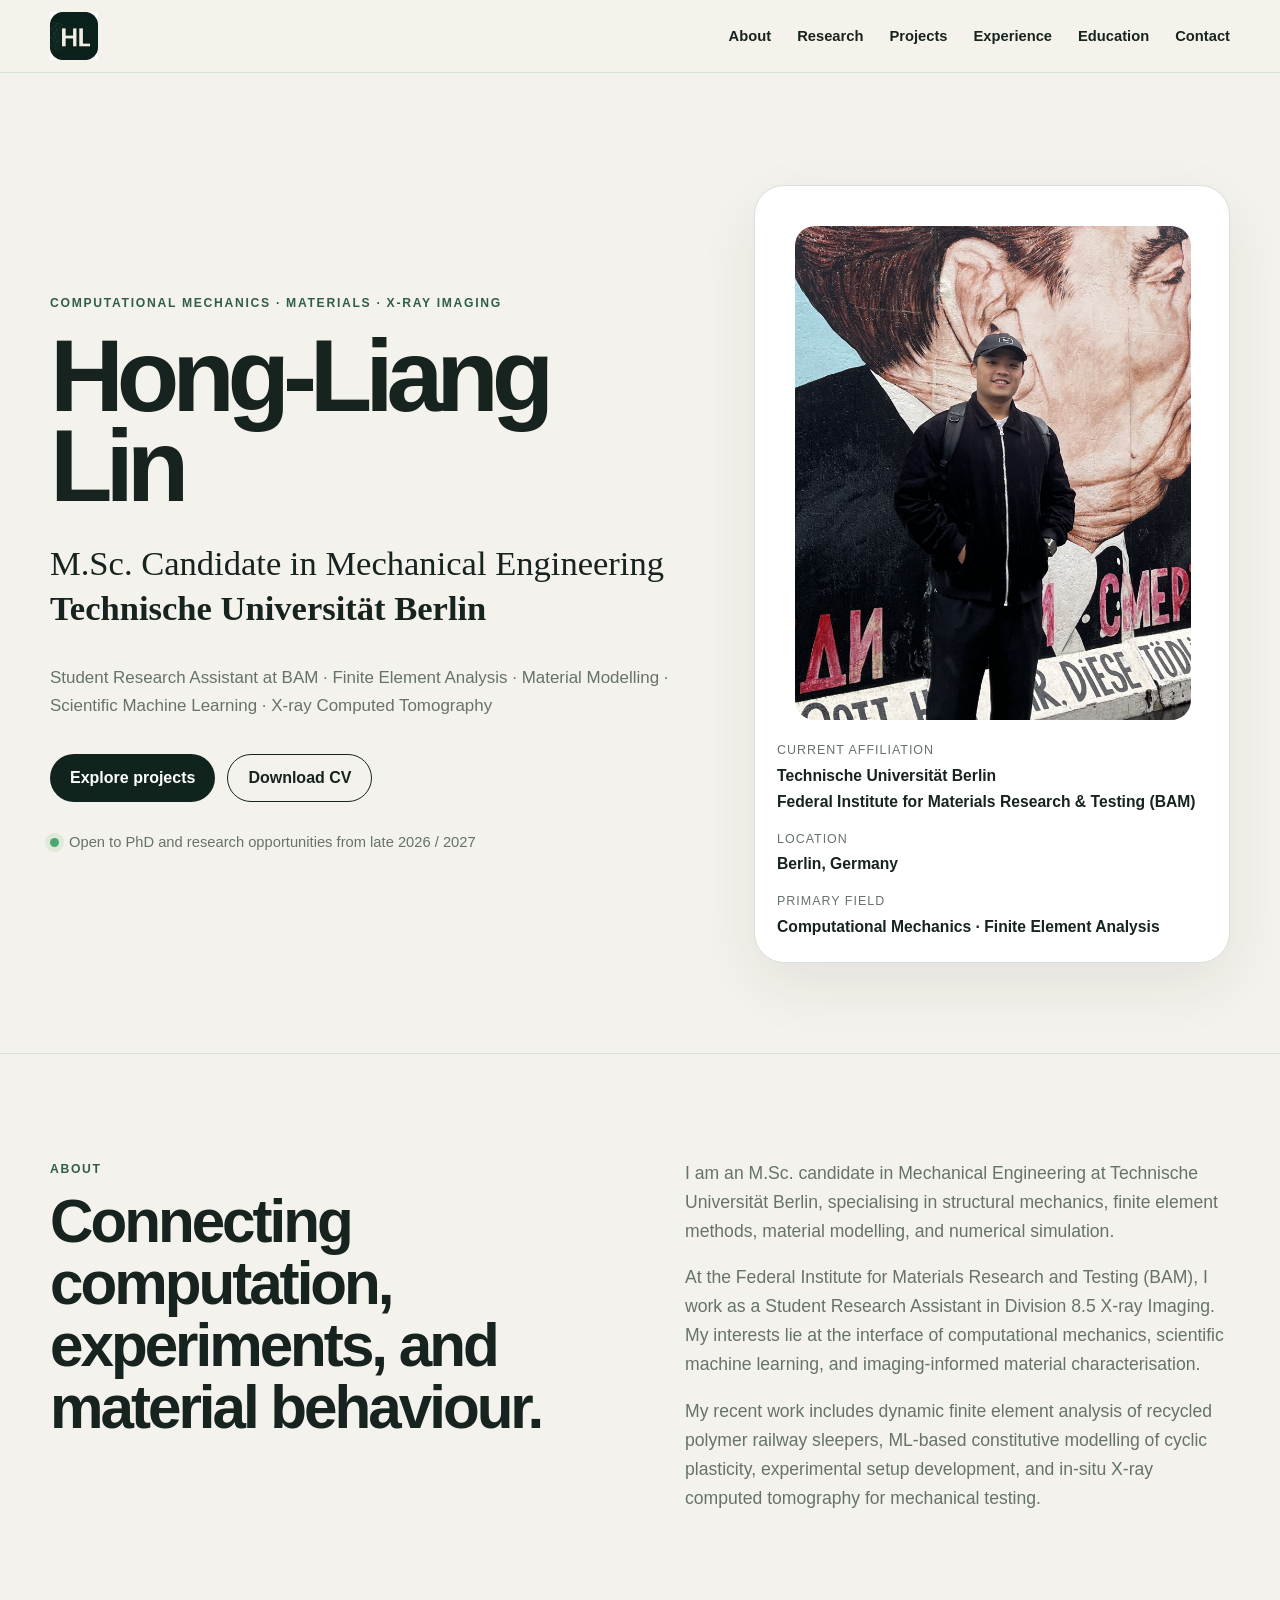
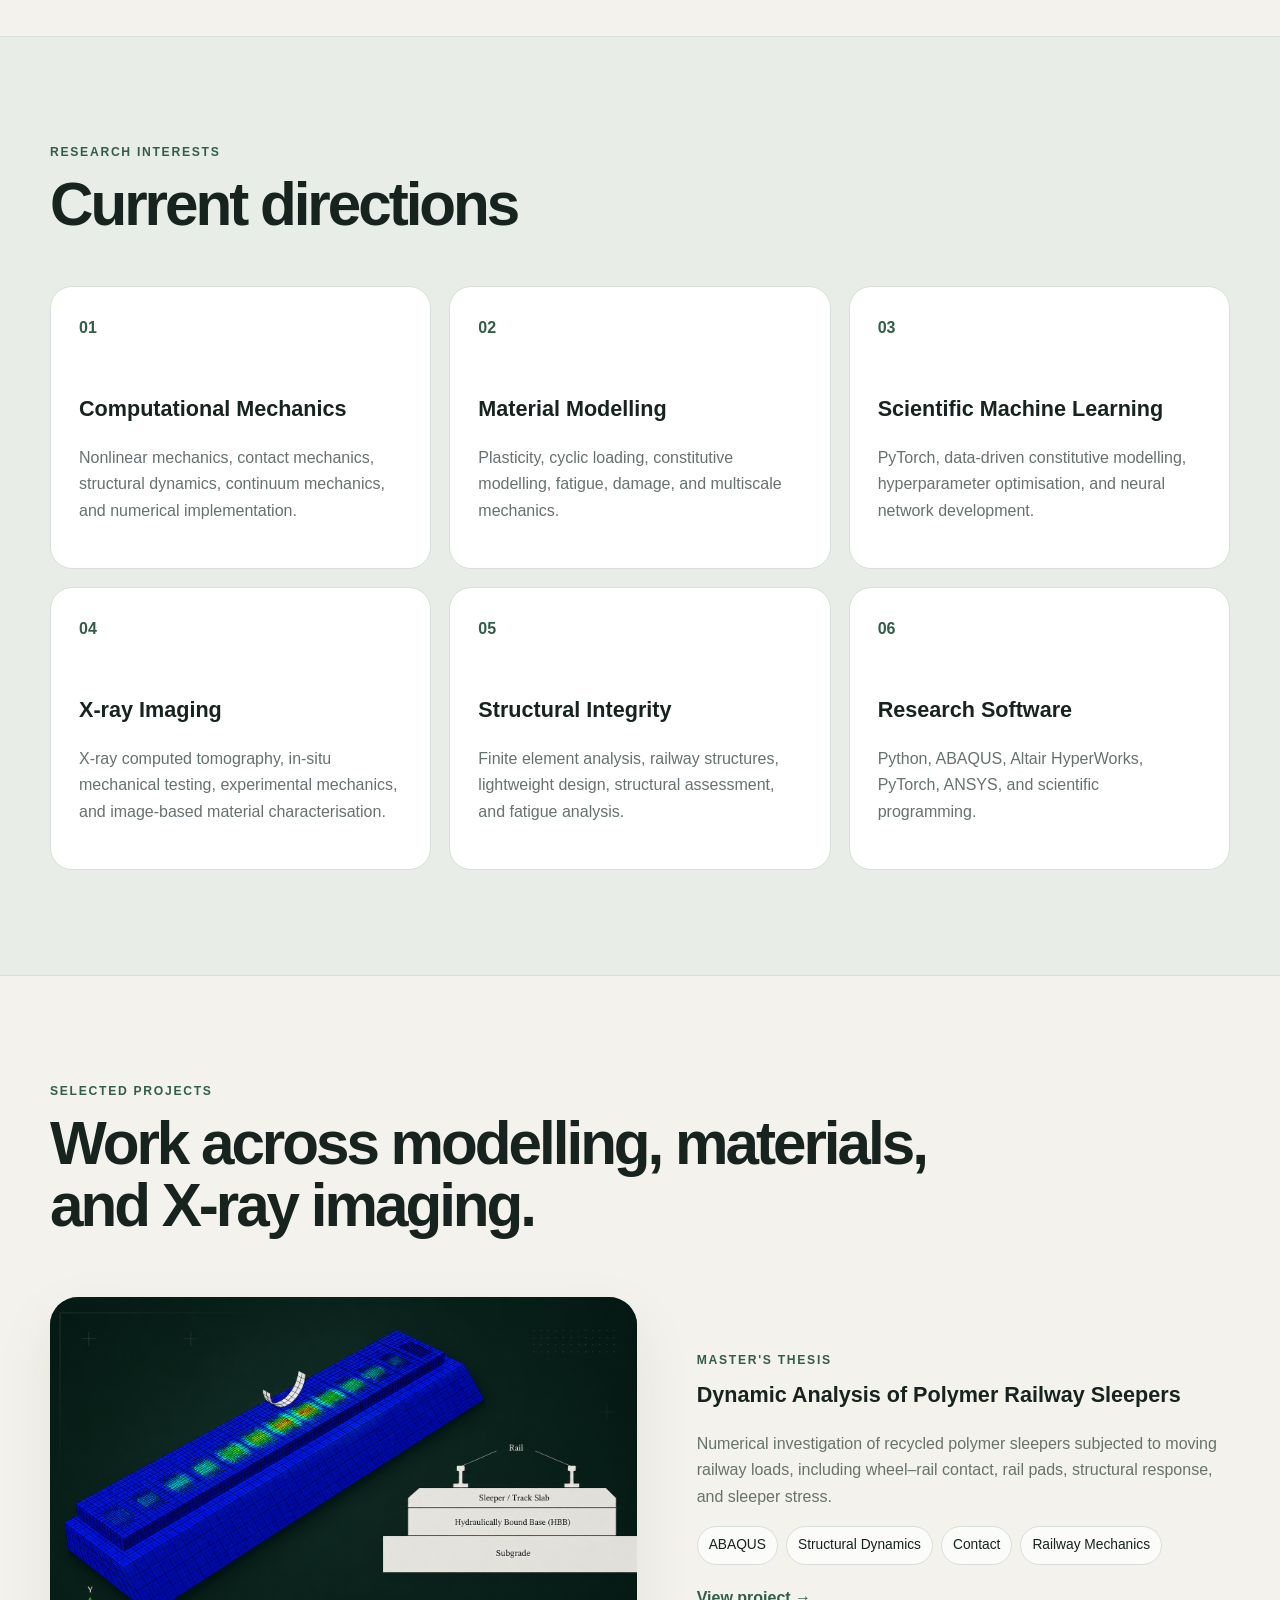
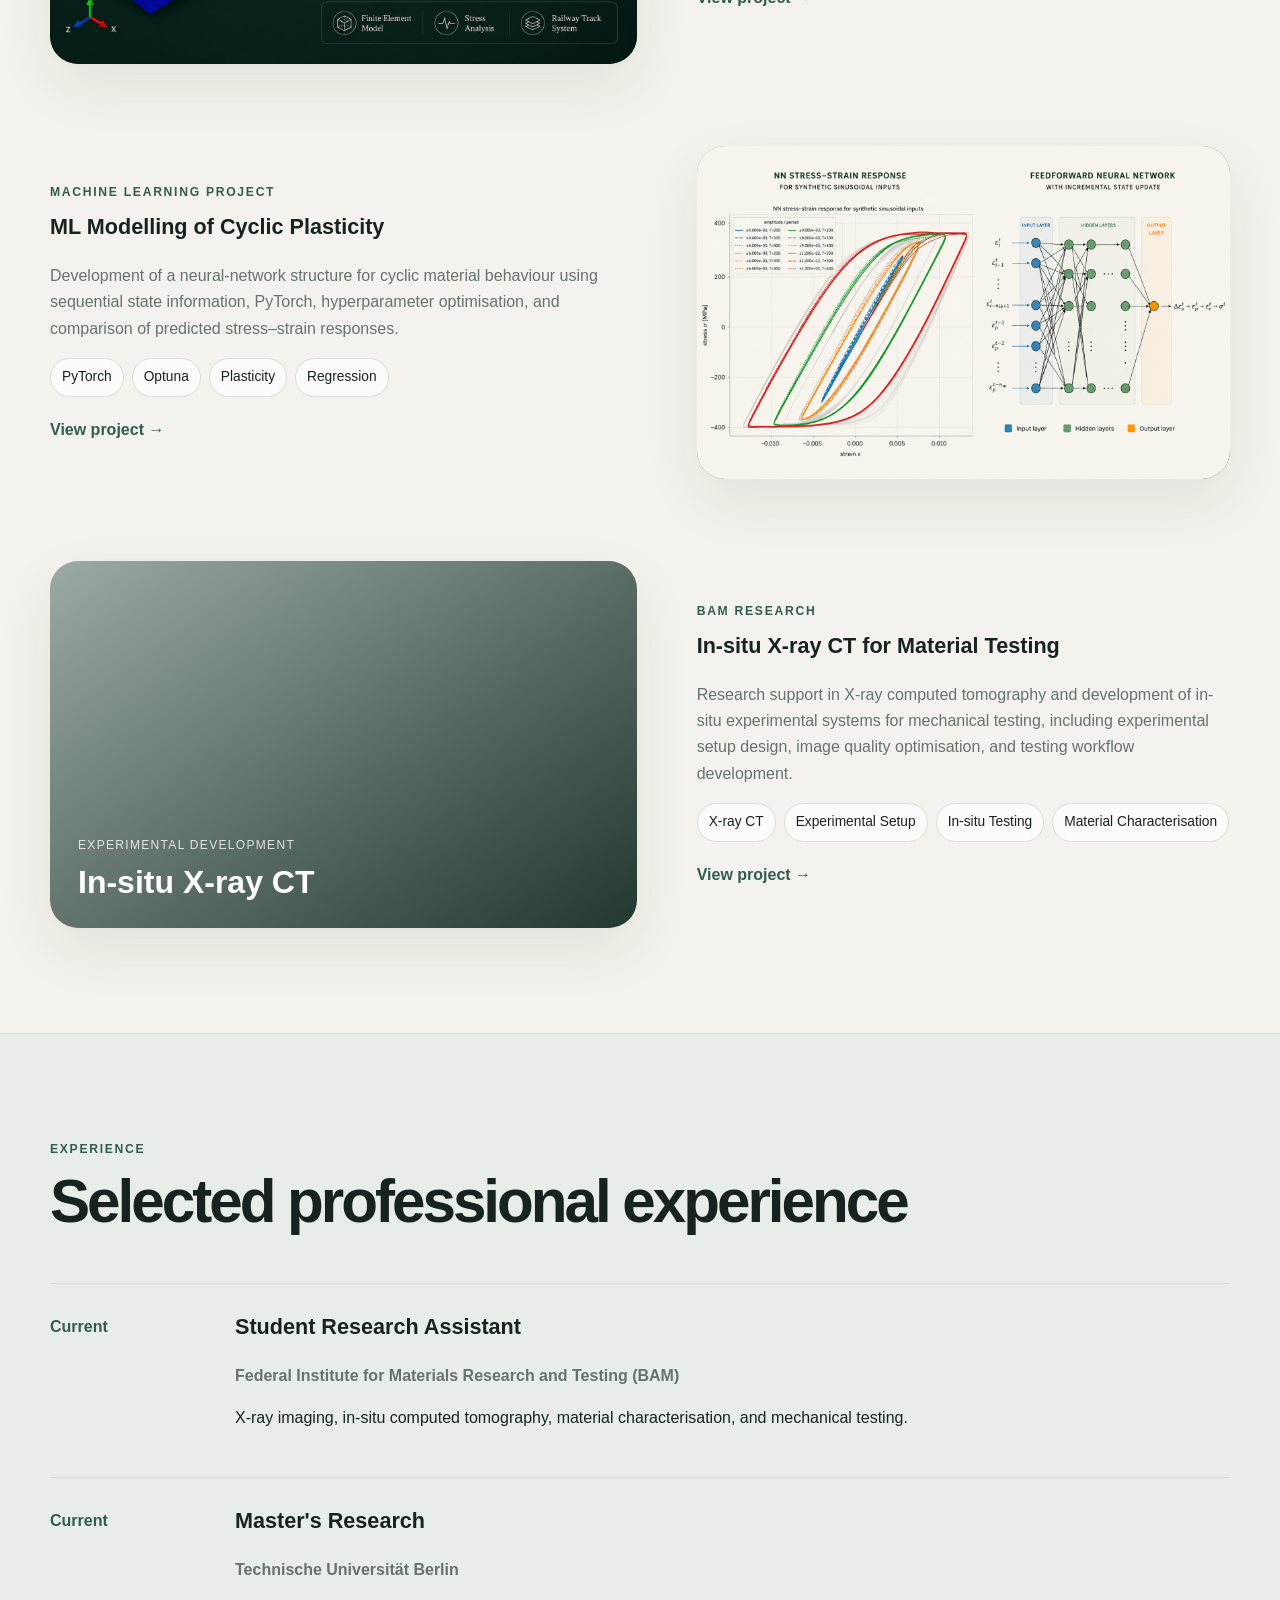
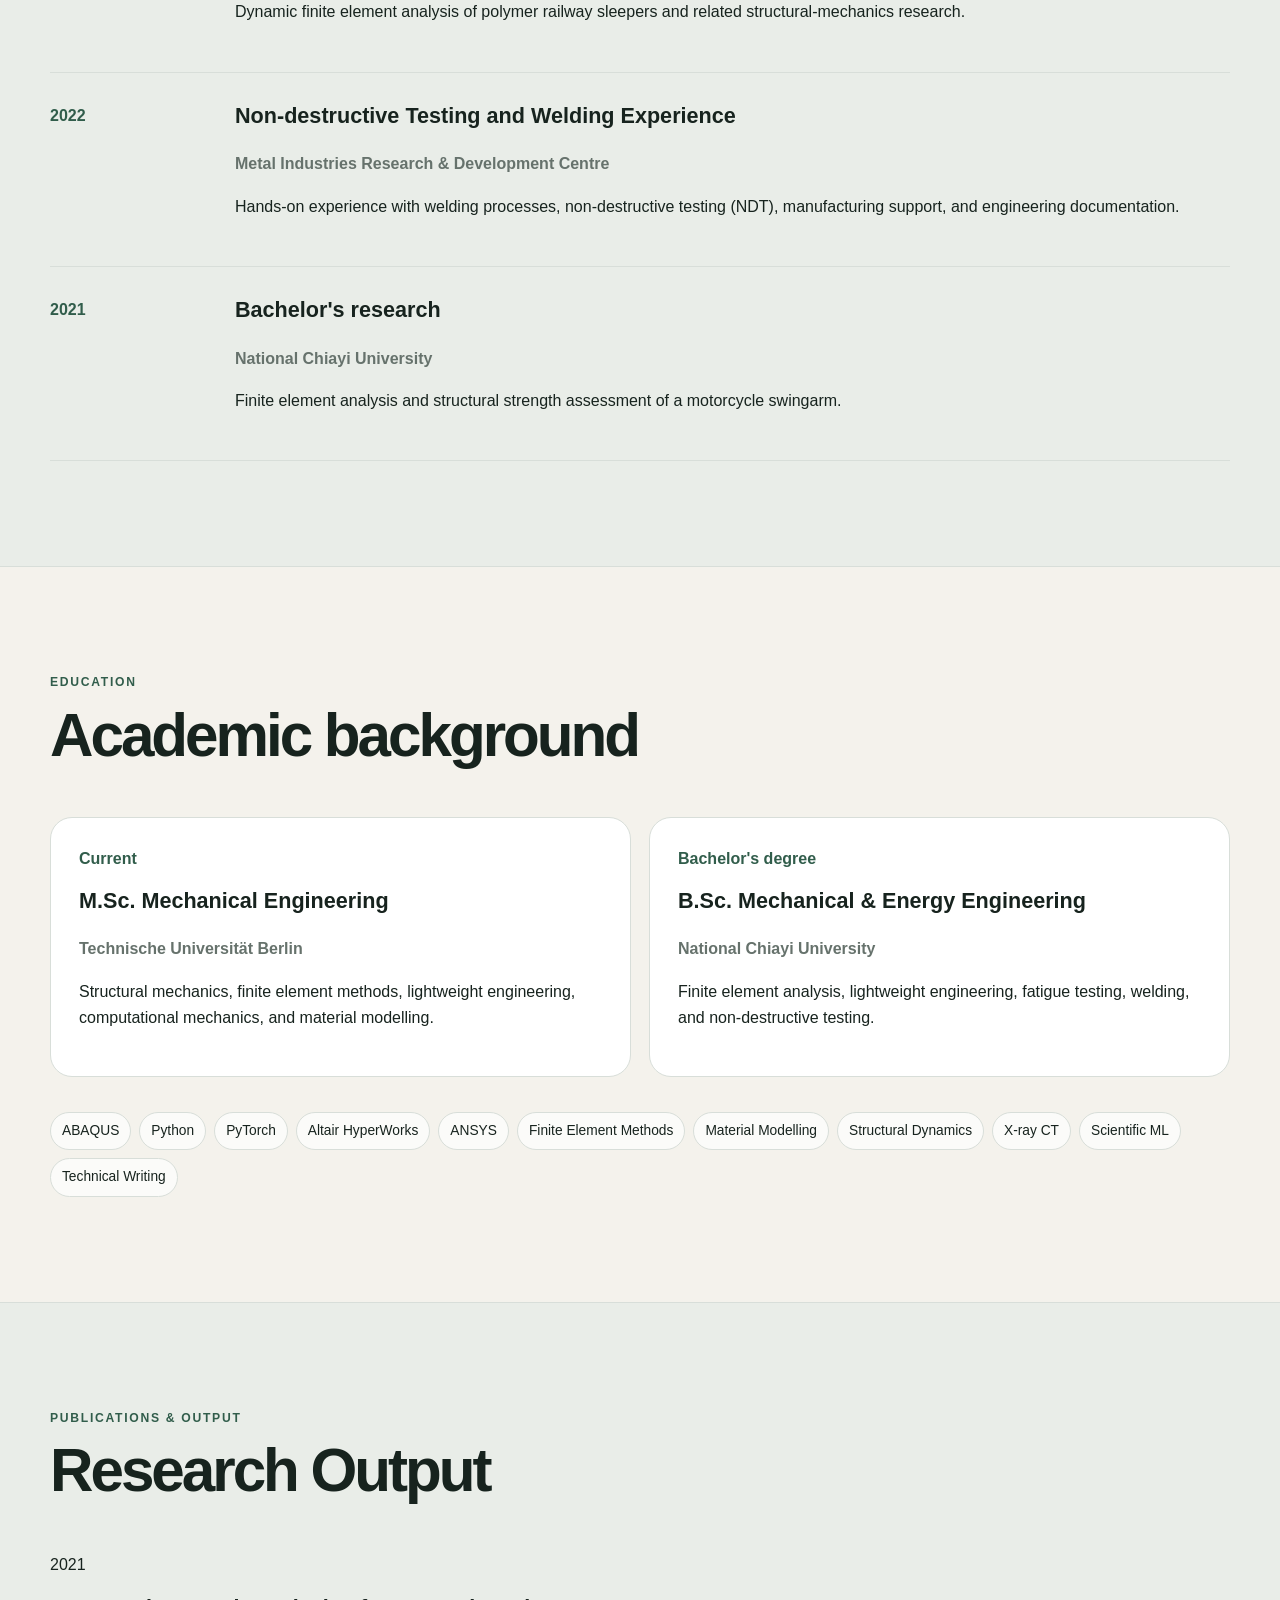
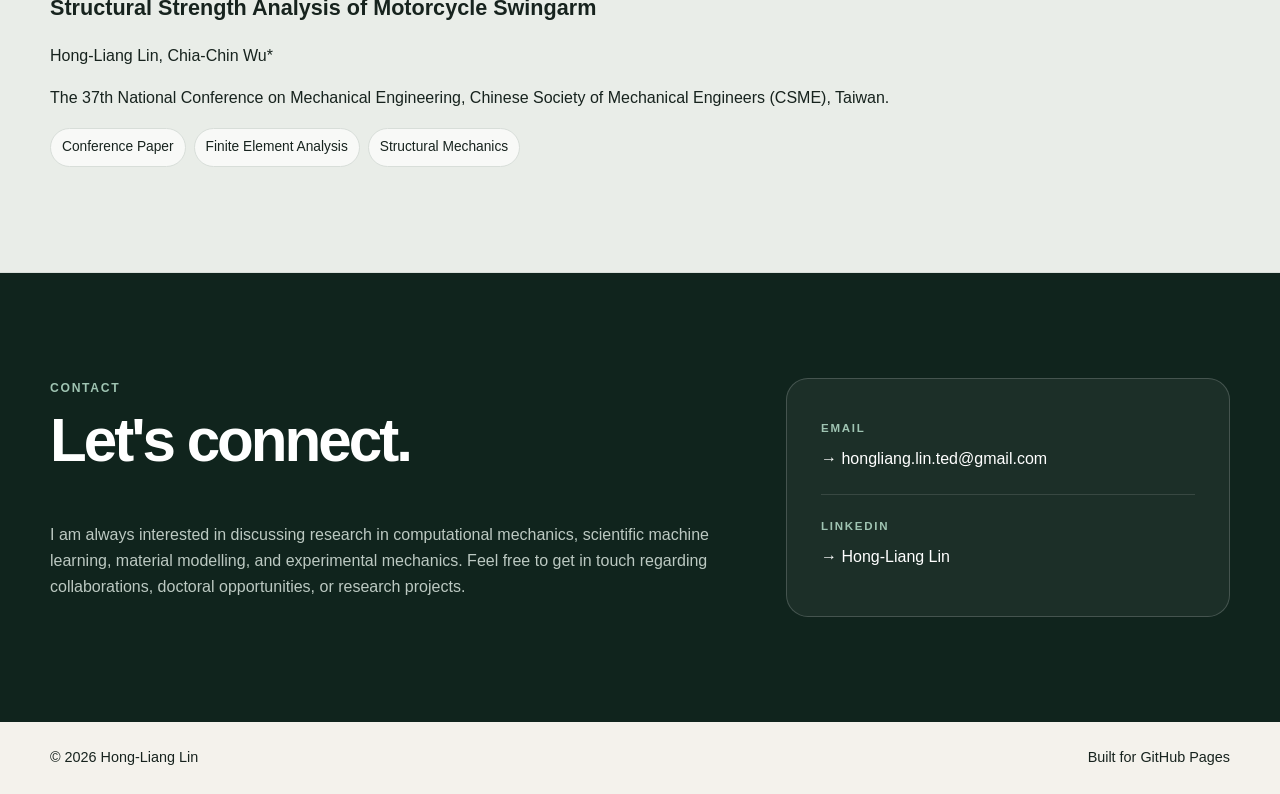
==== commit 3c9f0e79: "Update index.html" ====
--- a/index.html
+++ b/index.html
@@ -254,7 +254,7 @@
       </article>
       <article class="education-card reveal">
         <p class="education-year">Bachelor's degree</p>
-        <h3>B. Sc. Mechanical & Energy Engineering</h3>
+        <h3>B.Sc. Mechanical & Energy Engineering</h3>
         <p class="timeline-org">National Chiayi University</p>
         <p>Finite element analysis, lightweight engineering, fatigue testing, welding, and non-destructive testing.</p>
       </article>
